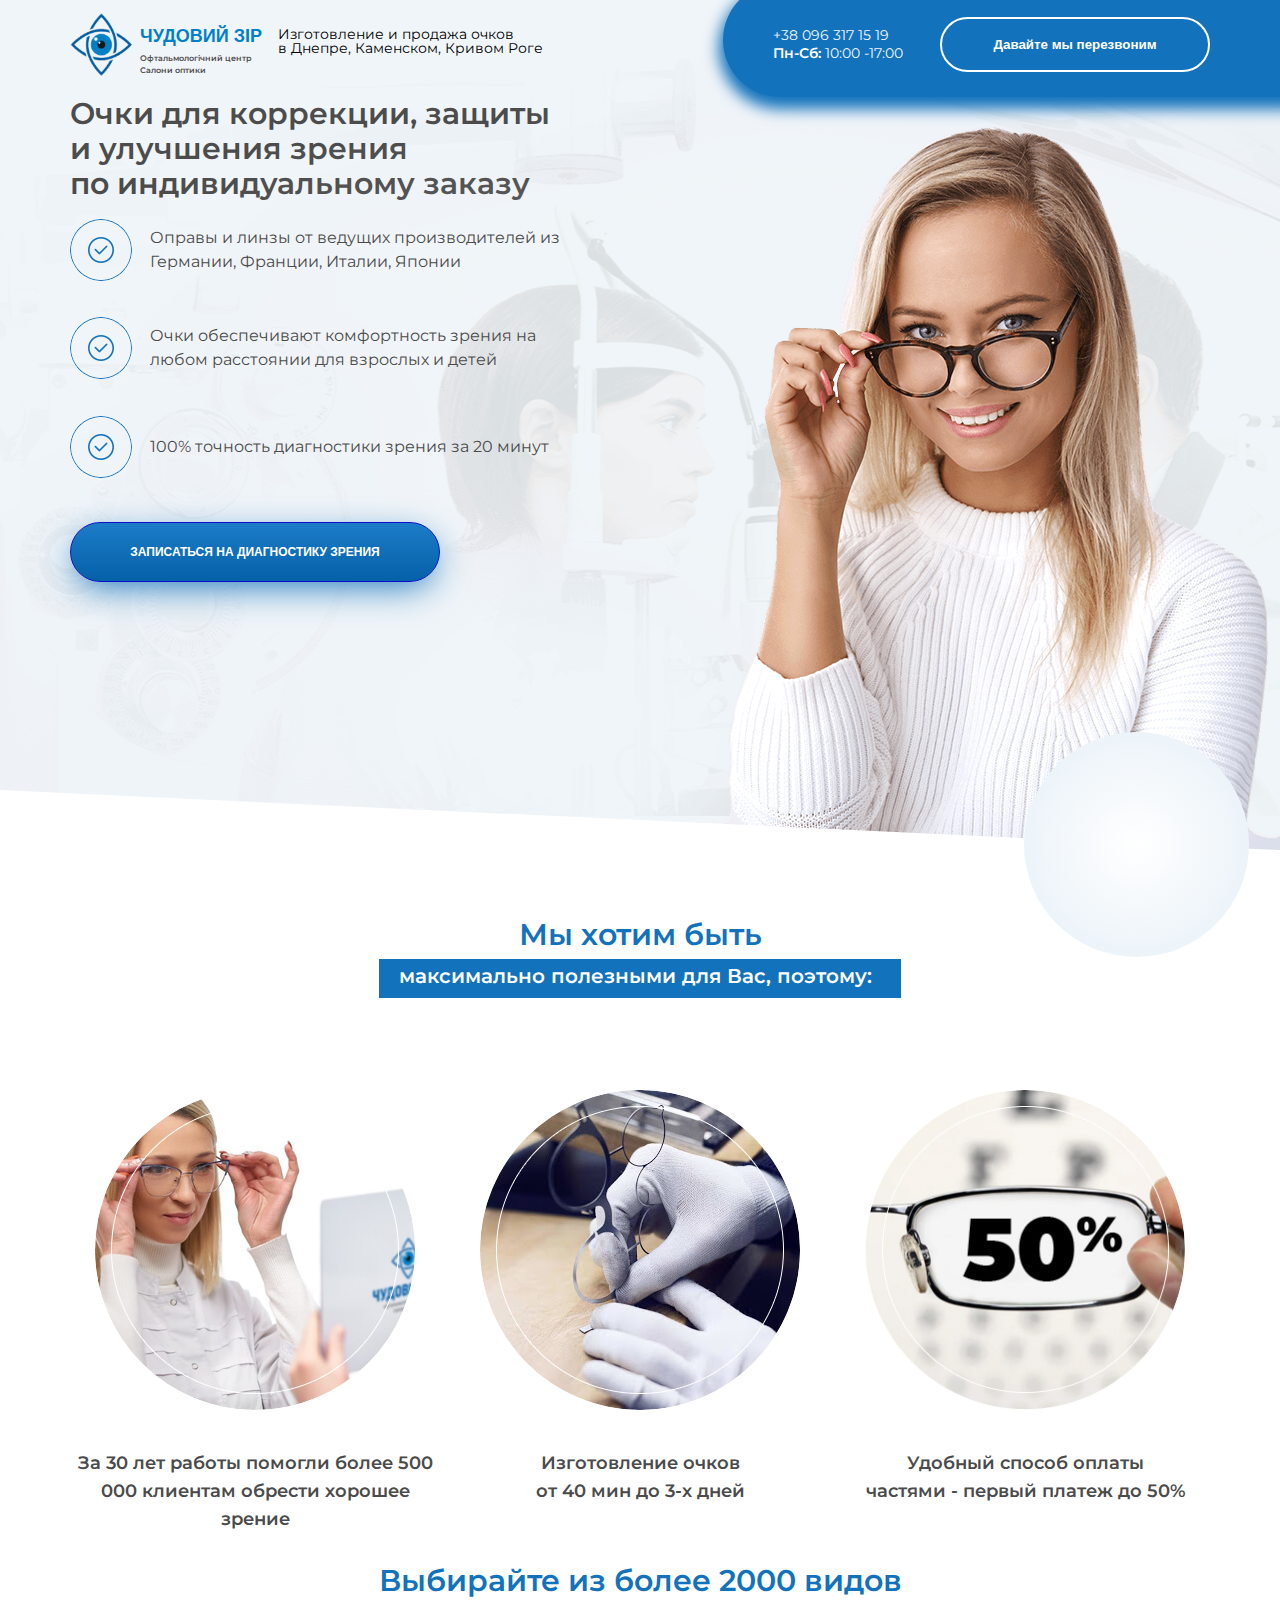
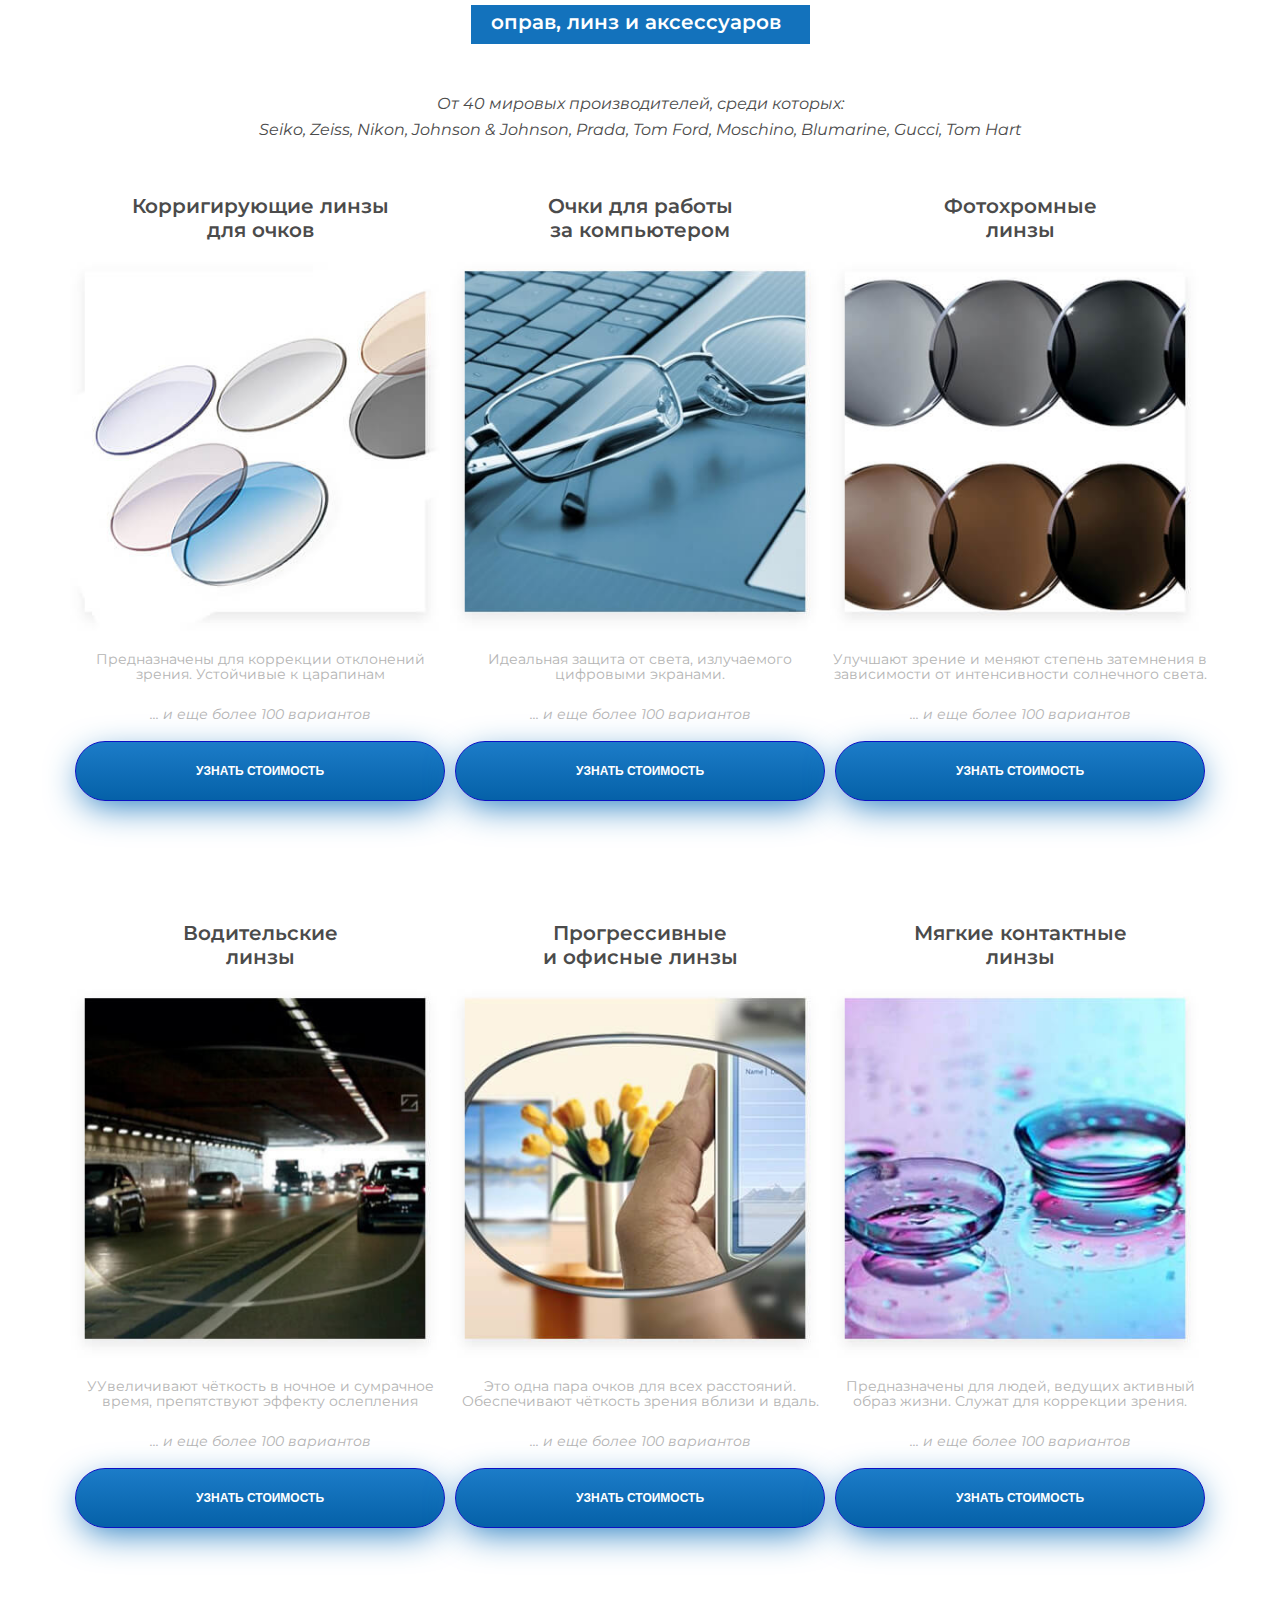
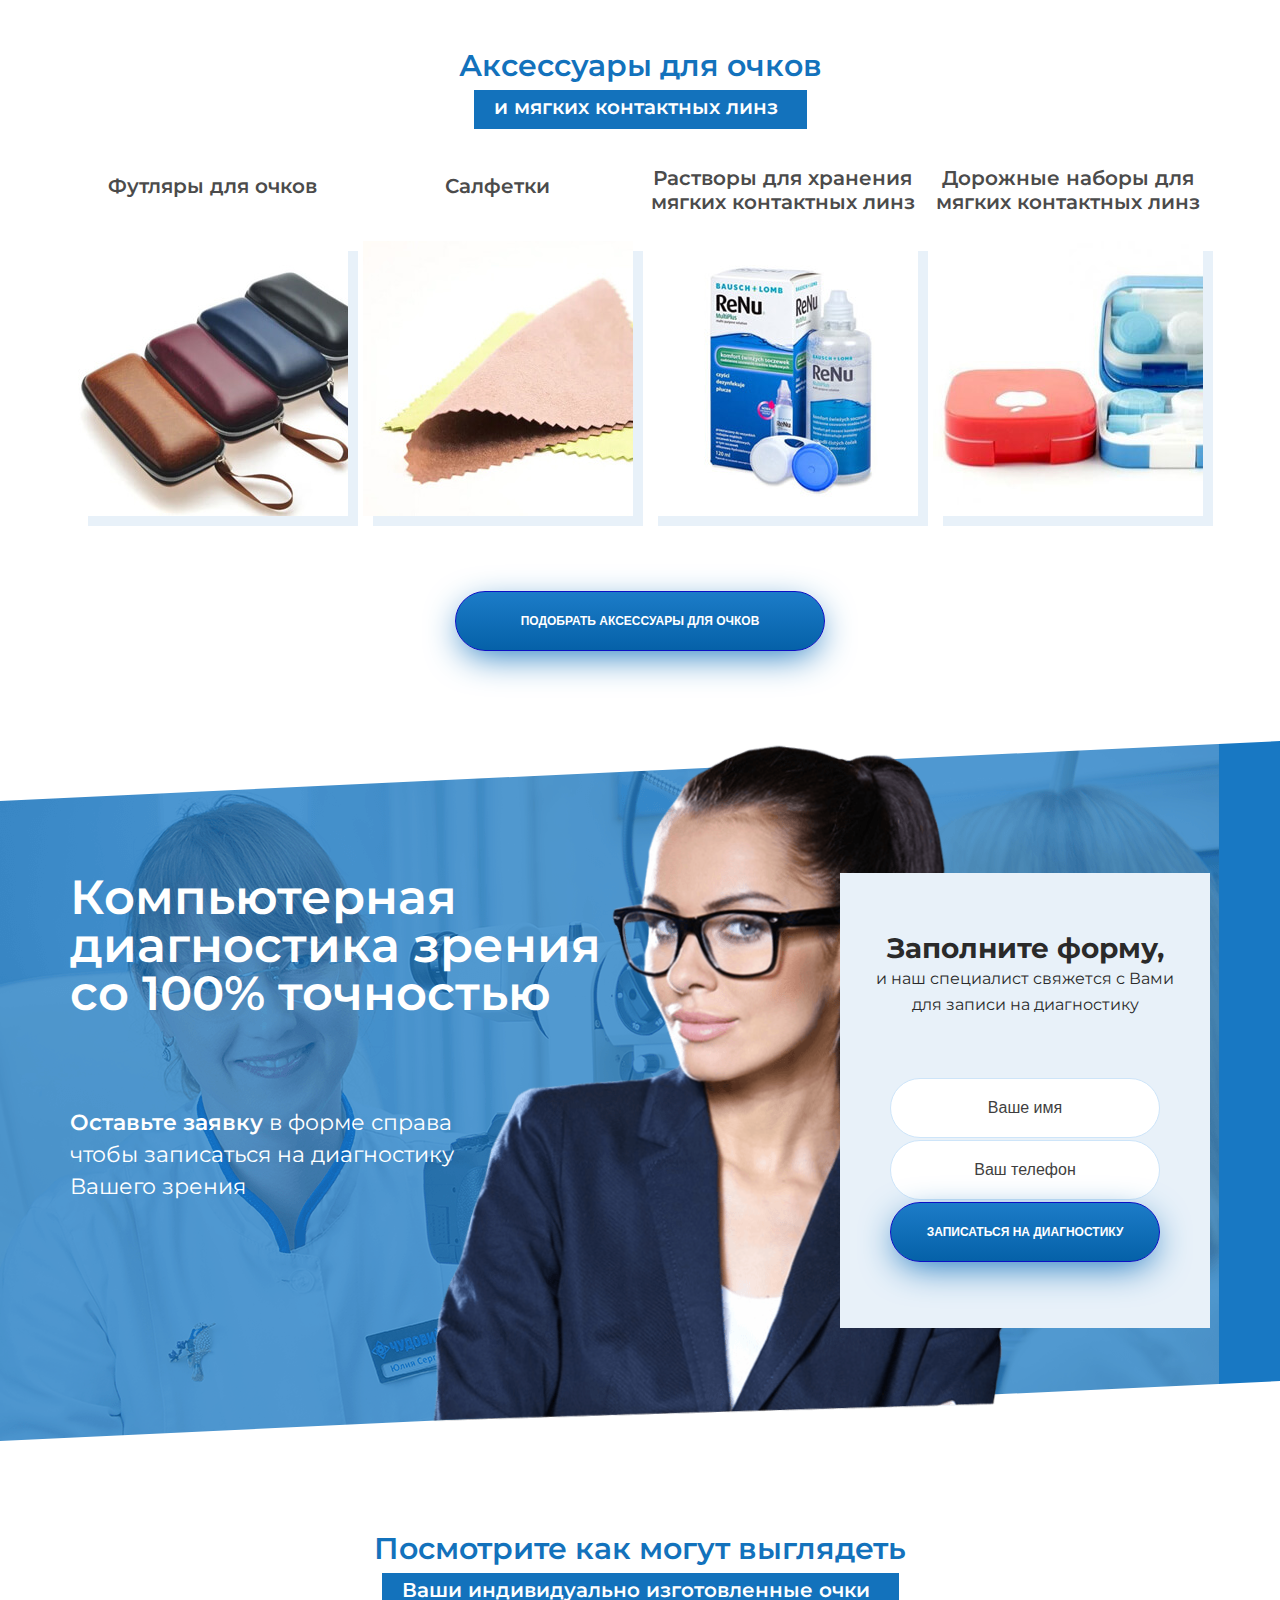
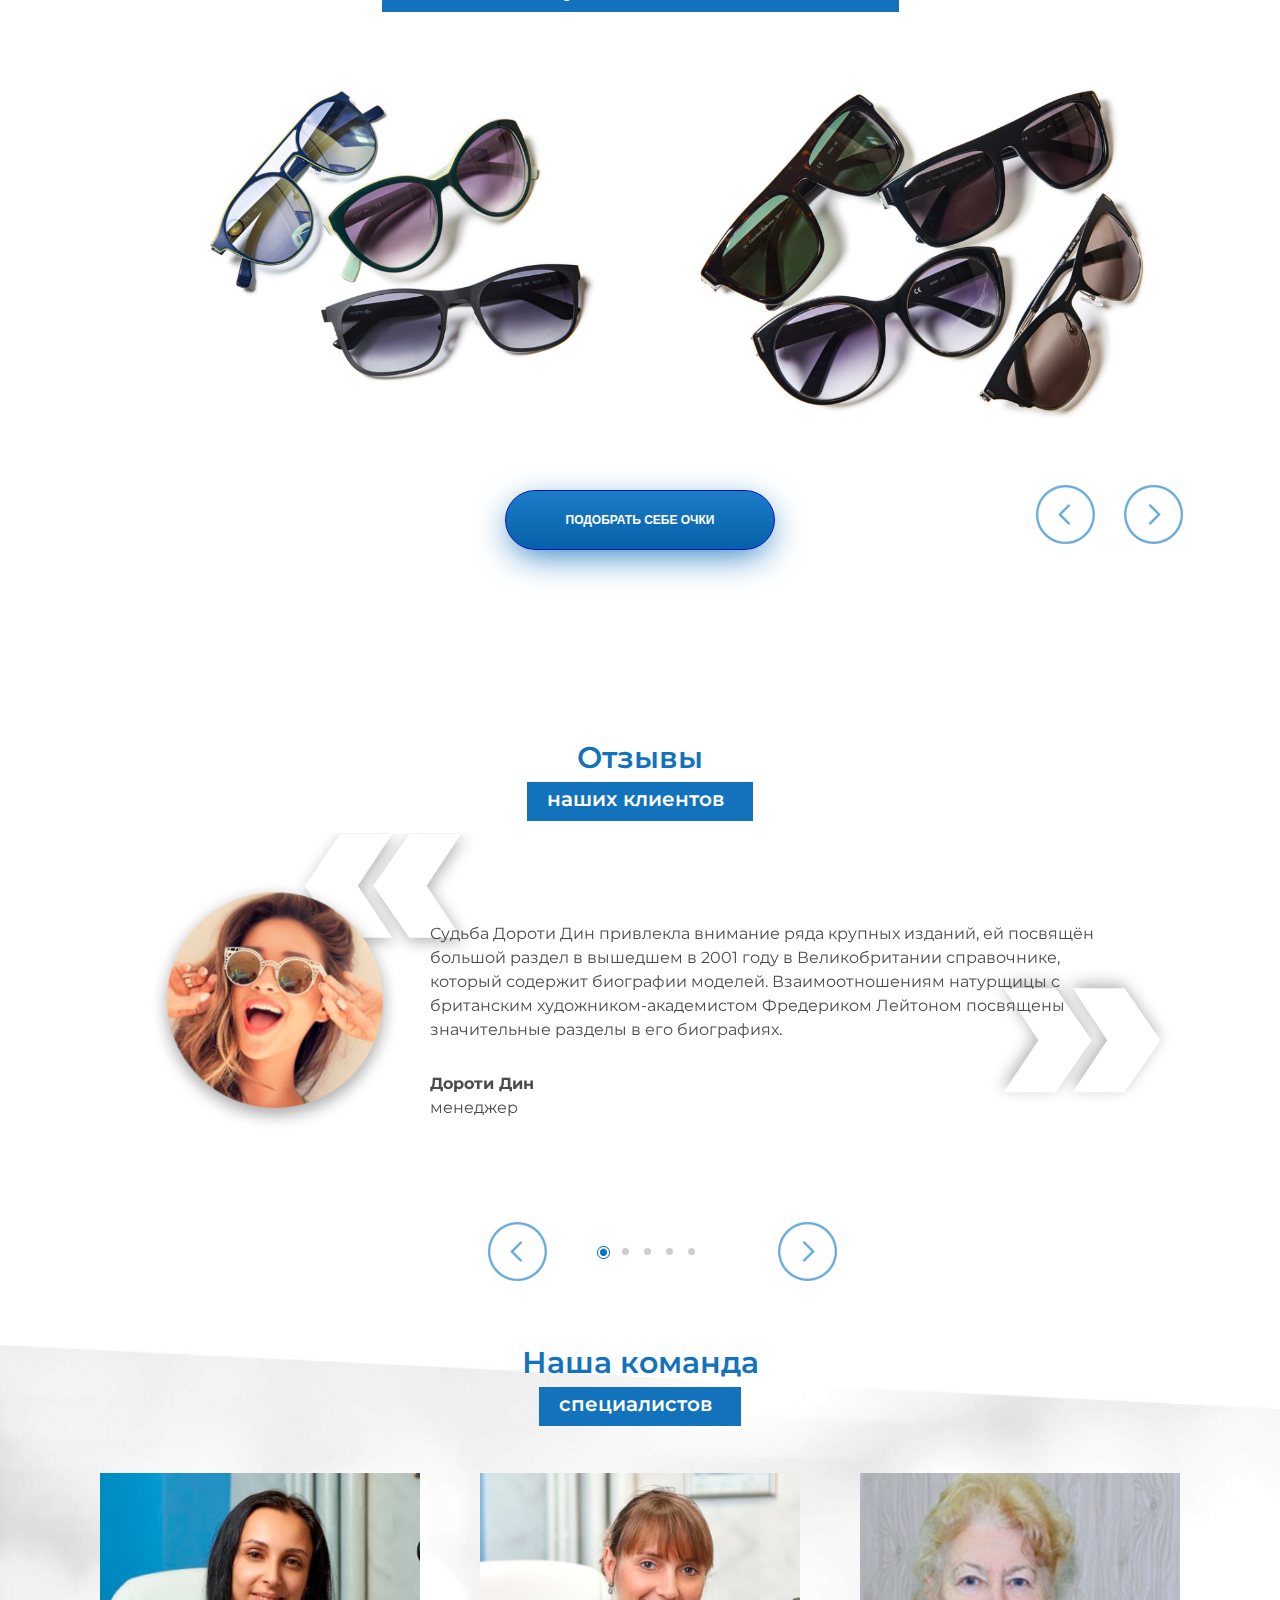
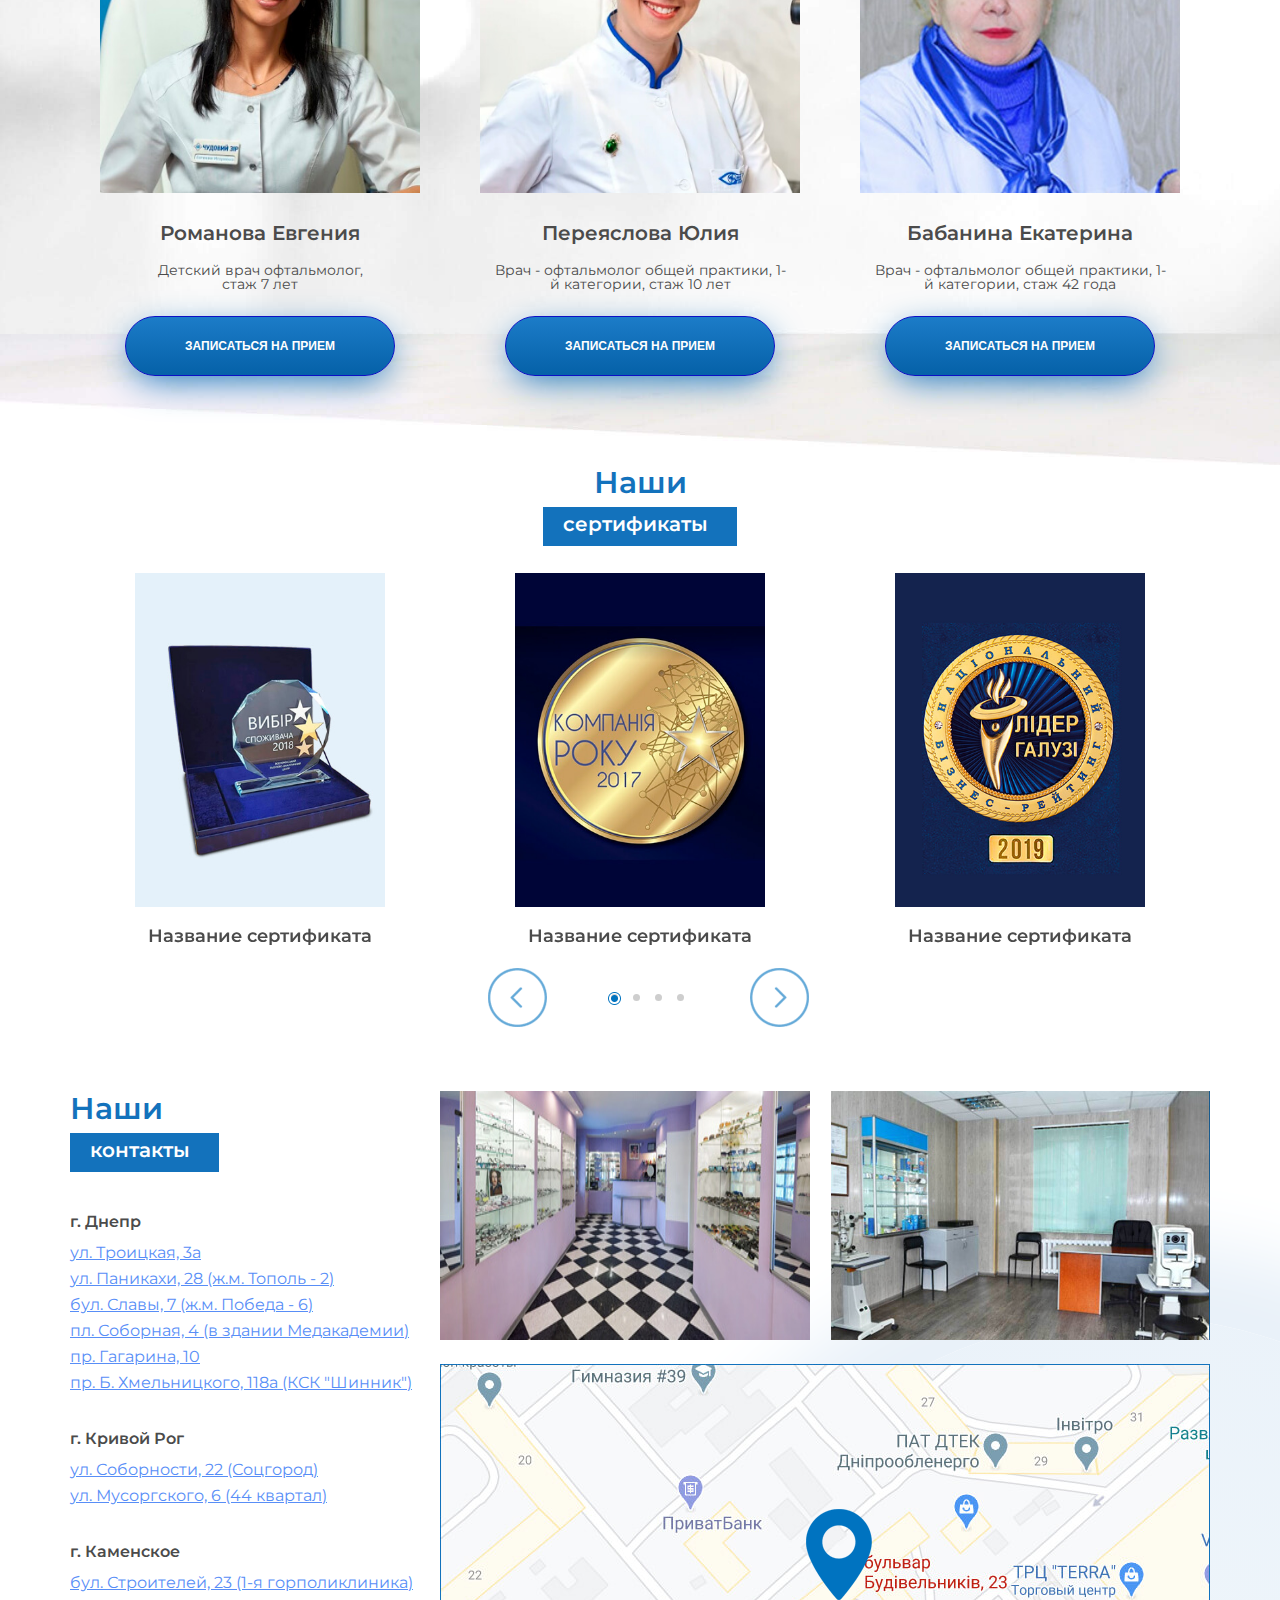
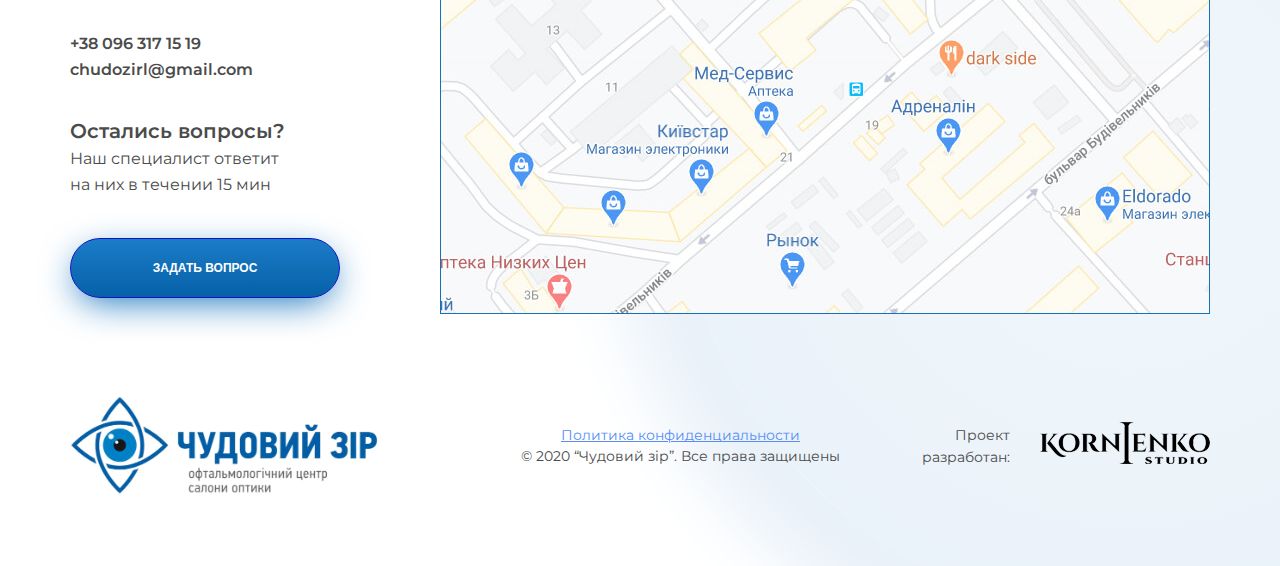
==== index.html @ eb0ae396 "slider fix" ====
<!DOCTYPE html>
<html lang="ru">
<head>
    <meta charset="UTF-8">
    <meta name="viewport" content="width=device-width, initial-scale=1.0">
    <meta http-equiv="X-UA-Compatible" content="ie=edge">
    <title>Document</title>
    <link href="https://fonts.googleapis.com/css2?family=Montserrat:ital,wght@0,400;0,600;0,900;1,400;1,700&display=swap" rel="stylesheet">
    <link rel="shortcut icon" href="./images/16.png" type="image/png">
    <link rel="stylesheet" href="css/reset.css">
	<link rel="stylesheet" href="css/slick.css">
    <link rel="stylesheet" href="css/style.min.css">
</head>
<body>
	 <div class="overlay js-overlay-action">
            <div class="popup js-popup-action">
                <form class="popup-form" action="#">
                    <div class="popup-slider">
                        <div class="popup__item">
                            <button class="btn-all popup-btn--callback" id="callback1">Давайте мы перезвоним</button>
                            <button class="btn-all popup-btn btn--diagnostic" id="callback2">Записаться на диагностику зрения</button>
                            <button class="btn-all popup-btn" id="callback3">Записаться на диагностику</button>
                        </div>
                        <div class="popup__item">
                            <button class="btn-all popup-btn--callback" id="callback1">Давайте мы перезвоним</button>
                            <button class="btn-all popup-btn btn--diagnostic" id="callback2">Записаться на диагностику зрения</button>
                            <button class="btn-all popup-btn" id="callback3">Записаться на диагностику</button>
                        </div>
                        <div class="popup__item">
                            <button class="btn-all popup-btn--callback" id="callback1">Давайте мы перезвоним</button>
                            <button class="btn-all popup-btn btn--diagnostic" id="callback2">Записаться на диагностику зрения</button>
                            <button class="btn-all popup-btn" id="callback3">Записаться на диагностику</button>
                        </div>
                        <div class="popup__item">
                            <button class="btn-all popup-btn--callback" id="callback1">Давайте мы перезвоним</button>
                            <button class="btn-all popup-btn btn--diagnostic" id="callback2">Записаться на диагностику зрения</button>
                            <button class="btn-all popup-btn" id="callback3">Записаться на диагностику</button>
                        </div>
                        <div class="popup__item">
                            <button class="btn-all popup-btn--callback" id="callback1">Давайте мы перезвоним</button>
                            <button class="btn-all popup-btn btn--diagnostic" id="callback2">Записаться на диагностику зрения</button>
                            <button class="btn-all popup-btn" id="callback3">Записаться на диагностику</button>
                        </div>
                    </div>
                </form>
                <div class="close-popup js-close-popup"></div>
            </div>
        </div>
    <div class="wrapper">
        <!-- HEADER -->
        <header class="header">
            <div class="container">
                <img class="header-img header-img--1" src="images/header-img-4.png" alt="header-img">
                <img class="header-img header-img--2" src="images/header-img-2.jpg" alt="header-img">
                <img class="header-img header-img--3" src="images/header-img-3.png" alt="header-img">
                <img class="header-img--mob header-img--3mob" src="images/header-img-3-mob.png" alt="header-img">
                <img class="header-img header-img--4" src="images/header-img-55.png" alt="images/header-img-55.png">
                <img class="header-img--mob header-img--4mob" src="images/header-img-55-mob.png" alt="images/header-img-55.png">
            	   <div class="header__descr">
                        <div class="header-logo">
                            <div class="logo">
                            	<div class="logo-link">
                            		<a href="#"><img src="images/chudovyi-zir-logo1-.png" alt="logo"></a>
                            	</div>
                                <div class="logo-text">
                            	<div class="logo-title">Чудовий зір</div>
                            	<div class="logo-subtitle">Офтальмологічний центр<br>
                            		Салони оптики
                            	</div>
                            </div>
                            </div>

                            <div class="logo-descr">Изготовление и продажа очков<br> в Днепре, Каменском, Кривом Роге</div>
            	        </div>
                        <div class="menu-btn">
                            <div class="menu-btn__inner">
                                <div class="menu-btn__line"></div>
                                <div class="menu-btn__line"></div>
                                <div class="menu-btn__line"></div>
                            </div>
                        </div>
                        <div class="header-contacts">
                            <div class="phone">
                                <a href="tel:+380963171519">+38 096 317 15 19</a><br>
                                <span>Пн-Сб: </span>10:00 -17:00
                            </div> 
                            <button class="js-callback header-btn">Давайте мы перезвоним</button>
                        </div>
                    </div>
                    <div class="header__content">
                        <h1 class="content-title">Очки для коррекции, защиты<br> и улучшения зрения<br> по индивидуальному заказу</h1>
                        <ul class="verification-list">
                            <li class="verification-item">Оправы и линзы от ведущих производителей из Германии, Франции, Италии, Японии</li>
                            <li class="verification-item">Очки обеспечивают комфортность зрения на любом расстоянии для взрослых и детей</li>
                            <li class="verification-item">100% точность диагностики зрения за 20 минут</li>
                        </ul>
                        <button class="js-callback btn btn-verification">Записаться на диагностику зрения</button>
                    </div>
                </div>
        </header> 
        <!-- ADVANTAGES -->
         <section class="advantages">
            <div class="container">
                <div class="ball-mini"></div>
                <div class="ball-small"></div>
                <h3 class="title advantages-title">Мы хотим быть<br> 
                    <span class="subtitle advantages-subtitle">максимально полезными для Вас, поэтому:</span>
                </h3>
                <div class="advantages__items">
                    <div class="advantages-item">
                        <img src="images/advantages-1.jpg" alt="advantages-1.jpg">
                        <div class="advantages-descr">За 30 лет работы помогли более 500 000 клиентам обрести хорошее зрение</div>
                    </div>
                    <div class="advantages-item">
                        <img src="images/advantages-2.jpg" alt="advantages-2.jpg">
                        <div class="advantages-descr">Изготовление очков<br> от 40 мин до 3-х дней</div>
                    </div>
                    <div class="advantages-item">
                        <img src="images/advantages-3.jpg" alt="advantages-3.jpg">
                        <div class="advantages-descr">Удобный способ оплаты <br>частями - первый платеж до 50%</div>
                    </div>
                </div>
            </div>
        </section>
        <!-- GLASSES -->
        <section class="glasses">
            <div class="container">
                <div class="ball-medium"></div>
                <img class="glasses-img" src="images/spectacles-1.jpg" alt="spectacles-1.jpg">
                <h3 class="title glasses-title">Выбирайте из более 2000 видов<br>
                    <span class="subtitle glasses-subtitle">оправ, линз и аксессуаров</span></h3>
                <p class="title-descr">От 40 мировых производителей, среди которых:<br> Seiko, Zeiss, Nikon, Johnson & Johnson, Prada, Tom Ford, Moschino, Blumarine, Gucci, Tom Hart</p>
                <div class="glasses-row">
                    <div class="circle circle--1"></div>
                    <div class="circle circle--2"></div>
                    <div class="circle circle--3"></div>
                    <div class="glasses__item">
                        <h4 class="glasses__item-title">Корригирующие линзы<br> для очков</h4>
                        <div class="glasses__item-img">
                            <img src="images/accessories-1.jpg" alt="accessories.jpg">
                        </div>
                        <div class="glasses-descr">Предназначены для коррекции отклонений зрения. Устойчивые к царапинам</div>
                        <p class="descr--mod">... и еще более 100 вариантов</p>
                        <button class="js-getCoastBtn btn glasses-btn">Узнать стоимость</button>
                    </div>
                    <div class="glasses__item">
                        <h4 class="glasses__item-title">Очки для работы<br> за компьютером</h4>
                        <div class="glasses__item-img">
                            <img src="images/accessories-2.jpg" alt="accessories.jpg">
                        </div>
                        <div class="glasses-descr">Идеальная защита от света, излучаемого цифровыми экранами.</div>
                        <p class="descr--mod">... и еще более 100 вариантов</p>
                        <button class="js-getCoastBtn btn glasses-btn">Узнать стоимость</button>
                    </div>
                    <div class="glasses__item">
                        <h4 class="glasses__item-title">Фотохромные<br> линзы</h4>
                        <div class="glasses__item-img">
                            <img src="images/accessories-3.jpg" alt="accessories.jpg">
                        </div>
                        <div class="glasses-descr">Улучшают зрение и меняют степень затемнения в зависимости от интенсивности солнечного света.</div>
                        <p class="descr--mod">... и еще более 100 вариантов</p>
                        <button class="js-getCoastBtn btn glasses-btn">Узнать стоимость</button>
                    </div>
                    </div>
                    <div class="glasses-row">
                    <div class="circle circle--1"></div>
                    <div class="circle circle--2"></div>
                    <div class="circle circle--3"></div>
                    <div class="glasses__item">
                        <h4 class="glasses__item-title">Водительские<br> линзы</h4>
                        <div class="glasses__item-img">
                            <img src="images/accessories-4.jpg" alt="accessories.jpg">
                        </div>
                        <div class="glasses-descr">УУвеличивают чёткость в ночное и сумрачное время, препятствуют эффекту ослепления</div>
                        <p class="descr--mod">... и еще более 100 вариантов</p>
                        <button class="js-getCoastBtn btn glasses-btn">Узнать стоимость</button>
                    </div>
                    <div class="glasses__item">
                        <h4 class="glasses__item-title">Прогрессивные<br> и офисные линзы</h4>
                        <div class="glasses__item-img">
                            <img src="images/accessories-5.jpg" alt="accessories.jpg">
                        </div>
                        <div class="glasses-descr">Это одна пара очков для всех расстояний. Обеспечивают чёткость зрения вблизи и вдаль.</div>
                        <p class="descr--mod">... и еще более 100 вариантов</p>
                        <button class="js-getCoastBtn btn glasses-btn">Узнать стоимость</button>
                    </div>
                    <div class="glasses__item">
                        <h4 class="glasses__item-title">Мягкие контактные<br> линзы</h4>
                        <div class="glasses__item-img">
                            <img src="images/accessories-6.jpg" alt="accessories.jpg">
                        </div>

                        <div class="glasses-descr">Предназначены для людей, ведущих активный образ жизни. Служат для коррекции зрения.</div>
                        <p class="descr--mod">... и еще более 100 вариантов</p>
                        <button class="js-getCoastBtn btn glasses-btn">Узнать стоимость</button>
                    </div>
                </div>
            </div>
        </section>
        <!-- AXESSORIES -->
        <section class="axessories">
            <div class="container">
                <img class="axessories-img" src="images/spectacles-2.jpg" alt="spectacles-2.jpg">
                <h3 class="title axessories-title">Аксессуары для очков<br>
                    <span class="subtitle">и мягких контактных линз</span></h3>
                <div class="axessories__items">
                    <div class="axessories-item">
                        <p class="axessories-item--title">
                            Футляры для очков
                        </p>
                        <img src="images/accessories-7.jpg" alt="" class="axessories-item--img">
                    </div>
                    <div class="axessories-item">
                        <p class="axessories-item--title">
                            Салфетки
                        </p>
                        <img src="images/accessories-8.jpg" alt="" class="axessories-item--img">
                    </div>
                    <div class="axessories-item">
                        <p class="axessories-item--title">
                            Растворы для хранения мягких контактных линз
                        </p>
                        <img src="images/accessories-9.jpg" alt="" class="axessories-item--img">
                    </div>
                    <div class="axessories-item">
                        <p class="axessories-item--title">
                            Дорожные наборы для мягких контактных линз
                        </p>
                        <img src="images/accessories-10.jpg" alt="" class="axessories-item--img">
                    </div>
                </div>
                <button class="js-getAxessories btn axessories-btn">Подобрать аксессуары для очков</button>
            </div>
        </section>
        <!-- DIAGNOSTIK -->
        <section class="diagnostik">
            <div class="ball-mini diagnostik-ball"></div>
            <div class="text--decor">100%</div>
            <div class="diagnostik__img-container">
                <img class="diagnostik--img" src="images/woomen.png" alt="images/woomen.png">
                <div class="diagnostic-bg--wrapper">
                    <img class="diagnostic-bg" src="images/diagnostik.png" alt="images/diagnostik.png">
                </div>
            </div>
            <div class="container diagnostik-container">
                <div class="diagnostik__descr">
                    <div class="diagnostik-title">Компьютерная диагностика зрения со 100% точностью</div>
                    <div class="diagnostik-descr"><span>Оставьте заявку</span> в форме справа чтобы записаться на диагностику Вашего зрения</div>
                </div>
                <form class="form diagnostik-form">
                    <div class="form-title"><span> Заполните форму,<br></span> и наш специалист свяжется с Вами для записи на диагностику</div>
                    <input class="form-input" type="text" placeholder="Ваше имя">
                    <input class="form-input" type="text" placeholder="Ваш телефон">
                    <button class="js-callback btn form-btn">Записаться на диагностику</button>
                </form>
            </div>
        </section>
        <!-- GLASSES-SLIDERS -->
        <section class="glasses-sliders">
            <div class="container">
                <h3 class="title slider-title">Посмотрите как могут выглядеть<br><span class="subtitle">Ваши индивидуально изготовленные очки</span></h3>
                <div class="glasses-slider__container">
                    <div class="glasses-slider">
                        <div class="glasses-slider__item">
                            <img class="glasses-slider-img" src="images/slide-glass-1.png" alt="slide-glass">
                        </div>
                        <div class="glasses-slider__item">
                            <img class="glasses-slider-img" src="images/slide-glass-2.png" alt="slide-glass">
                        </div>
                        <div class="glasses-slider__item">
                            <img class="glasses-slider-img" src="images/slide-glass-3.png" alt="slide-glass">
                        </div>
                        <div class="glasses-slider__item">
                            <img class="glasses-slider-img" src="images/slide-glass-4.png" alt="slide-glass">
                        </div>
                        <div class="glasses-slider__item">
                            <img class="glasses-slider-img" src="images/slide-glass-5.png" alt="slide-glass">
                        </div>
                        <div class="glasses-slider__item">
                            <img class="glasses-slider-img" src="images/slide-glass-6.png" alt="slide-glass">
                        </div>
                        <div class="glasses-slider__item">
                            <img class="glasses-slider-img" src="images/slide-glass-7.png" alt="slide-glass">
                        </div>
                        <div class="glasses-slider__item">
                            <img class="glasses-slider-img" src="images/slide-glass-10.png" alt="slide-glass">
                        </div>
                        <div class="glasses-slider__item">
                            <img class="glasses-slider-img" src="images/slide-glass-9.png" alt="slide-glass">
                        </div>
                        <div class="glasses-slider__item">
                            <img class="glasses-slider-img" src="images/slide-glass-8.png" alt="slide-glass">
                        </div>
                    </div>  
                </div>
                <button class="js-getSpectacles btn slider-glasses-btn">Подобрать себе очки</button>
            </div>
        </section>
        <!-- REVIEW -->
        <section class="review">
            <div class="container">
                <div class="ball-mini ball--review"></div>
                <img src="images/spectacles-3.jpg" alt="images/spectacles-3.jpg" class="review-img">
                <h3 class="title review-title">Отзывы<br><span class="subtitle review-subtitle">наших клиентов</span></h3>
                <div class="review__slider">
                    <div class="review__slider-item">
                        <div class="slider-item__info">
                            <span class="quotes left--quotes">«</span>
                            <span class="quotes right--quotes">«</span>
                            <div class="slider-item__photo">
                                <img src="images/review.png" alt="">
                            </div>
                            <div class="slider-item__info-text">
                                <p>Судьба Дороти Дин привлекла внимание ряда крупных изданий, ей посвящён большой раздел в вышедшем в 2001 году в Великобритании справочнике, который содержит биографии моделей. Взаимоотношениям натурщицы с британским художником-академистом Фредериком Лейтоном посвящены значительные разделы в его биографиях.</p>
                                <span>Дороти Дин</span><br>
                                менеджер
                            </div>
                        </div>
                    </div>
                    <div class="review__slider-item">
                        <div class="slider-item__info">
                            <span class="quotes left--quotes">«</span>
                            <span class="quotes right--quotes">«</span>
                            <div class="slider-item__photo">
                                <img src="images/review.png" alt="">
                            </div>
                            <div class="slider-item__info-text">
                                <p>Судьба Дороти Дин привлекла внимание ряда крупных изданий, ей посвящён большой раздел в вышедшем в 2001 году в Великобритании справочнике, который содержит биографии моделей. Взаимоотношениям натурщицы с британским художником-академистом Фредериком Лейтоном посвящены значительные разделы в его биографиях.</p>
                                <span>Дороти Дин</span><br>
                                менеджер
                            </div>
                        </div>
                    </div>
                    <div class="review__slider-item">
                        <div class="slider-item__info">
                            <span class="quotes left--quotes">«</span>
                            <span class="quotes right--quotes">«</span>
                            <div class="slider-item__photo">
                                <img src="images/review.png" alt="">
                            </div>
                            <div class="slider-item__info-text">
                                <p>Судьба Дороти Дин привлекла внимание ряда крупных изданий, ей посвящён большой раздел в вышедшем в 2001 году в Великобритании справочнике, который содержит биографии моделей. Взаимоотношениям натурщицы с британским художником-академистом Фредериком Лейтоном посвящены значительные разделы в его биографиях.</p>
                                <span>Дороти Дин</span><br>
                                менеджер
                            </div>
                        </div>
                    </div>
                    <div class="review__slider-item">
                        <div class="slider-item__info">
                            <span class="quotes left--quotes">«</span>
                            <span class="quotes right--quotes">«</span>
                            <div class="slider-item__photo">
                                <img src="images/review.png" alt="">
                            </div>
                            <div class="slider-item__info-text">
                                <p>Судьба Дороти Дин привлекла внимание ряда крупных изданий, ей посвящён большой раздел в вышедшем в 2001 году в Великобритании справочнике, который содержит биографии моделей. Взаимоотношениям натурщицы с британским художником-академистом Фредериком Лейтоном посвящены значительные разделы в его биографиях.</p>
                                <span>Дороти Дин</span><br>
                                менеджер
                            </div>
                        </div>
                    </div>
                    <div class="review__slider-item">
                        <div class="slider-item__info">
                            <span class="quotes left--quotes">«</span>
                            <span class="quotes right--quotes">«</span>
                            <div class="slider-item__photo">
                                <img src="images/review.png" alt="">
                            </div>
                            <div class="slider-item__info-text">
                                <p>Судьба Дороти Дин привлекла внимание ряда крупных изданий, ей посвящён большой раздел в вышедшем в 2001 году в Великобритании справочнике, который содержит биографии моделей. Взаимоотношениям натурщицы с британским художником-академистом Фредериком Лейтоном посвящены значительные разделы в его биографиях.</p>
                                <span>Дороти Дин</span><br>
                                менеджер
                            </div>
                        </div>
                    </div>
                </div>
            </div>
        </section>
        <!-- TEAM -->
        <section class="team">
            <div class="container">
                <div class="ball-medium team--ball"></div>
                        <h3 class="title team-title">Наша команда<br><span class="subtitle team-subtitle">специалистов</span></h3>
                    <div class="team__info">
                        <div class="team__info-item">
                            <div class="team__info-photo">
                                <img src="images/team-1.jpg" alt="images/team-1.jpg">
                            </div>
                            <div class="team__info-text"><span>Романова Евгения</span><p> Детский врач офтальмолог,<br> стаж 7 лет</p></div>
                            <button class="js-appointment btn team-btn">Записаться на прием</button>
                        </div>
                        <div class="team__info-item">
                            <div class="team__info-photo">
                                <img src="images/team-2.jpg" alt="images/team-2.jpg">
                            </div>
                            <div class="team__info-text"><span>Переяслова Юлия</span><p> Врач - офтальмолог общей практики, 1-й категории, стаж 10 лет</p></div>
                            <button class="js-appointment btn team-btn">Записаться на прием</button>
                        </div>
                        <div class="team__info-item">
                            <div class="team__info-photo">
                                <img src="images/team-3.jpg" alt="images/team-3.jpg">
                            </div>
                            <div class="team__info-text"><span>Бабанина Екатерина</span><p> Врач - офтальмолог общей практики, 1-й категории, стаж 42 года</p></div>
                            <button class="js-appointment btn team-btn">Записаться на прием</button>
                        </div>
                    </div>
                </div>
        </section>
        <!-- SERTIFIKATES -->
        <section class="sertificates">
            <div class="container">
                <img src="images/spectacles-4.jpg" alt="images/spectacles-4.jpg" class="sertificates-img">
                <h3 class="title sertificates-title">Наши<br><span class="subtitle sertificates-subtitle">сертификаты</span></h3>
                <div class="sertificates__slider">
                    <div class="sertificates__slider-item">
                        <div class="sertificates__slider-img">
                            <img src="images/sertificate-slide-1.jpg" alt="sertificate-slide-1.jpg">
                        </div>
                        <div class="sertificates__slider-text">Название сертификата</div>
                    </div>
                    <div class="sertificates__slider-item">
                        <div class="sertificates__slider-img">
                            <img src="images/sertificate-slide-2.jpg" alt="sertificate-slide-1.jpg">
                        </div>
                        <div class="sertificates__slider-text">Название сертификата</div>
                    </div>
                    <div class="sertificates__slider-item">
                        <div class="sertificates__slider-img">
                            <img src="images/sertificate-slide-3.jpg" alt="sertificate-slide-1.jpg">
                        </div>
                        <div class="sertificates__slider-text">Название сертификата</div>
                    </div>
                    <div class="sertificates__slider-item">
                        <div class="sertificates__slider-img">
                            <img src="images/sertificate-slide-3.jpg" alt="sertificate-slide-1.jpg">
                        </div>
                        <div class="sertificates__slider-text">Название сертификата</div>
                    </div>
                </div>
            </div>
        </section>
        <!-- CONTACTS -->
        <section class="contacts">
            <div class="container contacts-container">
                <div class="contacts__info">
                    <h3 class="title contacts-title">Наши<br><span class="subtitle contacts-subtitle">контакты</span></h3>
                    <div class="adress-title">г. Днепр</div>
                    <ul class="adress-items">
                        <li class="adress-link"><a href="#">ул. Троицкая, 3а</a></li>
                        <li class="adress-link"><a href="#">ул. Паникахи, 28 (ж.м. Тополь - 2)</a></li>
                        <li class="adress-link"><a href="#">бул. Славы, 7 (ж.м. Победа - 6)</a></li>
                        <li class="adress-link"><a href="#">пл. Соборная, 4 (в здании Медакадемии)</a></li>
                        <li class="adress-link"><a href="#">пр. Гагарина, 10</a></li>
                        <li class="adress-link"><a href="#">пр. Б. Хмельницкого, 118а (КСК "Шинник")</a></li>
                    </ul>
                    <div class="adress-title">г. Кривой Рог</div>
                    <ul class="adress-items">
                        <li class="adress-link"><a href="#">ул. Соборности, 22 (Соцгород)</a></li>
                        <li class="adress-link"><a href="#">ул. Мусоргского, 6 (44 квартал)</a></li>
                    </ul>
                    <div class="adress-title">г. Каменское</div>
                    <ul class="adress-items">
                        <li class="adress-link"><a href="#">бул. Строителей, 23 (1-я горполиклиника)</a></li>
                    </ul>
                    <ul class="contacts-req">
                        <li class="contacts-req--link"><a href="tel:+380963171519">+38 096 317 15 19</a></li>
                        <li class="contacts-req--link"><a href="mailto:chudozirl@gmail.com">chudozirl@gmail.com</a></li>
                    </ul>
                    <div class="callback">
                        <p class="callback-text"><span>Остались вопросы?</span><br> Наш специалист ответит<br> на них в течении 15 мин</p>
                        <button class="js-question btn contacts-btn">
                            Задать вопрос
                        </button>
                    </div>
                </div>
                <div class="contacts__map">
                    <div class="map-photos">
                        <img src="images/contacts-1.jpg" alt="images/contacts-1.jpg">
                        <img src="images/contacts-2.jpg" alt="images/contacts-2.jpg">
                    </div>
                    <div class="map-img">
                        <img class="map-img--mod" src="images/map.jpg" alt="images/map.jpg">
                        <img class="marker" src="images/location.png" alt="images/location.png">
                    </div>
                </div>
            </div>
        </section>
        <!-- FOOTER -->
        <footer class="footer">
            <div class="container footer-container">
                <div class="footer-item">
                    <a href="#"><img src="images/logo.png" alt="logo"></a>
                </div>
                <div class="footer-item footer-item--copy">
                    <a href="#">Политика конфиденциальности</a>
                    <p class="footer-copy">© 2020 “Чудовий зiр”. Все права защищены</p>
                </div>
                <div class="footer-item footer-item--dev">
                    <div>Проект<br> разработан:</div>
                    <a href="#"><img class="footer__logo-img" src="images/footer-logo.png" alt=""></a>
                </div>
            </div> 
        </footer>
    </div> 
    <script src="js/jquery351.js"></script>
    <script src="js/slick.min.js"></script>
    <script src="js/main.js"></script>
</body>
</html>
---- css/style.min.css ----
/*GLOBAL*/
html{
    box-sizing: border-box;
}
*,
*::after,
*::before{
    box-sizing: inherit;
}
body{
    font-family: 'Montserrat', sans-serif;
    font-size: 14px;
}

a{
	text-decoration: none;
}
ul,
li{
    margin: 0;
    padding: 0;
    list-style: none;
}
button{
	cursor: pointer;
}
button:active, button:focus {
  outline: none;
}
button::-moz-focus-inner {
  border: 0;
}
/*POPUP FORM*/
.lock{
	overflow: hidden;
}
.overlay{
	position: fixed;
	width: 100%;
	height: 100%;
	top: 0;
	left: 0;
	display: none;
	z-index: 10;
}
.popup{
	width: 440px;
    height: 370px;
	background-color: #fff;
	position: absolute;
	top: 50%;
	left: 50%;
	transform: translate(-50%, -50%);
}
.close-popup{
	width: 40px;
	height: 40px;
	cursor: pointer;
	position: absolute;
	right: 4px;
	top: 40px;
	z-index: 20;

}
.close-popup:before{
	content: '';
	background-color: #000;
	position: absolute;
	height: 1px;
	width: 31px;
	top: 11px;
	left: -4px;
	transform: rotate(-45deg);
}
.close-popup:after{
	content: '';
	background-color: #000;
	position: absolute;
	height: 1px;
	width: 31px;
	top: 11px;
	left: -4px;
	transform: rotate(45deg);
}
.popup-form{
  width: 100%;
  position: relative;
  display: block;
}
.popup-slider{
  width: 440px;
  height: 100%;
}
.popup__item{
  width: 440px;
  height: 370px;
}


.btn-all{
  border-radius: 25px;
  font-weight: bold;
  height: 50px;
  cursor: pointer;
  margin-left: 35px;
  transition: all ease .3s;
}
.btn-all:hover{
  transform: scale(1.1);
}

.popup-btn--callback{
  margin-top: 35px;
  width: 270px;
  font-size: 14px;
  color: #99c9ee;
  background-color: #fff;
  border: 1px solid #99c9ee;
  
}
.popup-btn{
  width: 270px;
  font-size: 12px;
  text-transform: uppercase;
  color: #fff;
  background-color: #0a68b0;
  border: none;
  margin-top: 25px;
}
.btn--diagnostic{
  width: 370px;
}

.popup__dots{
  position: absolute;
    left: 50%;
    transform: translateX(-50%);
        display: flex;
        justify-content: center;
        margin-top: -95px;
    }

.popup__dots button {
    border: none;
    background: #cecece;
    border-radius: 50%;
    font-size: 0;
    height: 7px;
    width: 7px;
    margin-left: 15px;
    padding: 0;
}
.slick-active{
        position: relative;
    }
    .popup__dots .slick-active::after{
        background-image: url(../images/dot-active.png);
        background-repeat: no-repeat;

        background-position: center;
        content: "";
        width: 13px;
        height: 13px;
        position: absolute;
        top: 7px;
        left: 12px;

    }
    .popup-arrows{
    width: 55px;
    height: 55px;
  position: absolute;
  cursor: pointer;
  opacity: 0.6;
  transition: all ease .3s;
  z-index: 9;
}
.popup-arrows:hover{
  opacity: 1;
}
    .popup-arrows__left{
    left: 35px;
      bottom: 55px;
    }
    .popup-arrows__right{
    right: 35px;
      bottom: 55px;
    }

/*END POPUP FORM*/
.header-img--mob{
	display: none;
}
.header-img--4mob{
	display: none;
}
.menu-btn{
    width: 30px;
    height: 25px;
    display: none;
    justify-content: center;
    align-items: center;
    position: absolute;
    right: 25px;
    top: 40px;
    z-index: 22;
    cursor: pointer;
}
.menu-btn__inner{
        width:40px;
        position: relative;
    }
.menu-btn__inner:before{
    content: '';
	height: 114px;
	width: 100vw;
	background-color: #1372bc;
	position: absolute;
	bottom: -29px;
    left: -35px;
    z-index: -1;
    border-radius: 60px;
    -webkit-box-shadow: 0px 8px 15px 4px rgba(19,114,188,1);
	-moz-box-shadow: 0px 8px 15px 4px rgba(19,114,188,1);
	box-shadow: 0px 8px 15px 4px rgba(19,114,188,1);
}
.menu-btn__line{
        height: 4px;
        background-color: #fff;
        margin-bottom: 5px;
    }
.btn{
	font-size: 12px;
	font-weight: 600;
	text-transform: uppercase;
	color: #fff;
	background: linear-gradient(to top, #0561a8, #1c7cc8);
	width: 370px;
	height: 60px;
	border: 1px solid #0d10c5;
	border-radius: 30px;
	cursor: pointer;
	transition: all ease .3s;
	-webkit-box-shadow: 0px 10px 36px -7px rgba(19,114,188,1);
	-moz-box-shadow: 0px 10px 36px -7px rgba(19,114,188,1);
	box-shadow: 0px 10px 36px -7px rgba(19,114,188,1);
}
.btn:hover{
	background-color: #0e5f9e;
}
.wrapper{
	max-width: 1920px;
	position: relative;
	overflow: hidden;
	margin: 0 auto;
}
.title{
	text-align: center;
	font-size: 45px;
	font-weight: 600;
	color: #1372bc;
	line-height: 55px;
}
.container{
	max-width: 1170px;
	margin: 0 auto;
	padding-left: 15px;
	padding-right: 15px;
}
.subtitle{
	font-size: 30px;
	font-weight: 600;
	color: #fff;
	background-color: #1372bc;
	line-height: 48px;
    padding: 5px 29px 10px 20px;
}

/*HEADER*/

.header{
    min-height: 850px;
    width: 100%;
    position: relative;
    overflow: hidden;
    background-color: #f0f5f9;
}
.header:after{
	content: '';
    position: absolute;
    bottom: 0;
    width: 0;
    height: 0;
    border-bottom: 60px solid #fff;
    border-right: 100vw solid transparent;
    z-index: 5;
}
.header-img{
	position: absolute;
}
.header-img--1{
	top: 0;
	left: -340px;
}
.header-img--2 {
    bottom: -12%;
    left: 35%;
    opacity: 0.3;
}
.header-img--3{
	bottom: 0;
    right: 13%;
    z-index: 2;
}
.header-img--4{
        top: 50%;
    right: 50%;
    transform: translate(50%, -50%);
}
.header__descr{
	padding-top: 12px;
	display: -webkit-flex;
	display: -moz-flex;
	display: -ms-flex;
	display: -o-flex;
	display: flex;
	justify-content: space-between;
}
.header-logo{
	display: -webkit-flex;
	display: -moz-flex;
	display: -ms-flex;
	display: -o-flex;
	display: flex;
}
.logo{
	display: -webkit-flex;
	display: -moz-flex;
	display: -ms-flex;
	display: -o-flex;
	display: flex;
	align-items: center;
}
.logo-link{
	width: 63px;
	height: 63px;
}
.logo-link img{
	width: 63px;
	height: 63px;
}
.logo-text{
	margin-top: 15px;
    margin-left: 7px;
}
.logo-title{
	font-family: Roboto, sans-serif;
	font-size: 18px;
	text-transform: uppercase;
	color: #0081c7;
	font-weight: 600;
}
.logo-subtitle{
	font-size: 8px;
    color: #4b4b4b;
    font-weight: 600;
    line-height: 12px;
    margin-top: 7px;
}
.logo-descr{
	margin-left: 16px;
	padding-top: 15px;
}
.header-contacts{
	display: -webkit-flex;
	display: -moz-flex;
	display: -ms-flex;
	display: -o-flex;
	display: flex;
	align-self: center;
	position: relative;
	z-index: 2;
}
.header-contacts::before{
	content: '';
	height: 114px;
	width: 100vw;
	background-color: #1372bc;
	position: absolute;
	bottom: -25px;
    left: -50px;
    z-index: -1;
    border-radius: 60px;
    -webkit-box-shadow: 0px 8px 15px 4px rgba(19,114,188,1);
	-moz-box-shadow: 0px 8px 15px 4px rgba(19,114,188,1);
	box-shadow: 0px 8px 15px 4px rgba(19,114,188,1);
	}
.phone {
	color: #eff6fb;
	line-height: 18px;
	align-self: center;
}
.phone span{
	font-weight: 600;
	color: #fff;
}
.phone a{
	color: #eff6fb;
}
.header-btn{
	font-weight: bold;
	color: #fff;
	width: 270px;
	height: 55px;
	border: 2px solid #fff;
	border-radius: 28px;
	background-color: #1372bc;
	transition: all ease .3s;
	margin-left: 37px;
}
.header-btn:hover{
	background-color: #0e5f9e;
}
.header__content{
	    max-width: 670px;
	margin-top: 90px;
	z-index: 2;
}
.content-title{
	font-size: 40px;
	line-height: 50px;
	font-weight: 600;
	color: #4b4b4b;
}
.verification-list{
	margin-top: 43px;
	display: flex;
    flex-direction: column;
}
.verification-item{
	font-size: 16px;
	line-height: 24px;
	color: #4b4b4b;
	max-width: 500px;
	padding-left: 80px;
	position: relative;
	margin-bottom: 50px;
}
.verification-item:nth-last-child(1){
	line-height: 50px;
}
.verification-item::before{
	content: '';
	width: 62px;
	height: 62px;
	border-radius: 50%;
	background-image: url(../images/verified.png);
	background-repeat: no-repeat;
	background-position: center;
	position: absolute;
	left: 0;
	top: 50%;
    transform: translateY(-50%);
}
.btn-verification {
    position: relative;
    z-index: 22;
}

/*ADVANTAGES*/

.advantages{
	margin-top: 67px;
	position: relative;
}
.advantages-title h3{
	margin-bottom: 16px;
}
.advantages-descr{
	font-size: 18px;
	line-height: 28px;
	color: #4b4b4b;
	font-weight: bold;
	margin-top: 37px;
	    font-weight: 600;
    margin-top: 37px;
}
.advantages__items{
	margin-top: 90px;
	display: -webkit-flex;
	display: -moz-flex;
	display: -ms-flex;
	display: -o-flex;
	display: flex;
	justify-content: space-between;
}
.advantages-item {
	text-align: center;
	width: 370px;
}
.advantages-item img{
	width: 320px;
	height: 320px;
	border-radius: 50%;
	object-fit: cover;
}
.ball-mini{
	height: 225px;
	width: 225px;
	border-radius: 50%;
	background: #EFF7FA;
	background: -moz-radial-gradient(center, #EFF7FA 0%, #FFFFFF 0%, #E5EFF7 100%);
	background: -webkit-radial-gradient(center, #EFF7FA 0%, #FFFFFF 0%, #E5EFF7 100%);
	background: radial-gradient(ellipse at center, #EFF7FA 0%, #FFFFFF 0%, #E5EFF7 100%);
	position: absolute;
	left: 80%;
    top: -30%;
    z-index: 5;
}
.ball-small{
	z-index: 5;
	height: 320px;
	width: 320px;
	border-radius: 50%;
	background: #E7F1F8;
background: -moz-radial-gradient(center, #E7F1F8 0%, #FFFFFF 0%, #E7F1F8 100%);
background: -webkit-radial-gradient(center, #E7F1F8 0%, #FFFFFF 0%, #E7F1F8 100%);
background: radial-gradient(ellipse at center, #E7F1F8 0%, #FFFFFF 0%, #E7F1F8 100%);
	position: absolute;
	top: -56%;
    left: -2%;
    -webkit-box-shadow: 0px 0px 73px 52px rgba(231,241,248,1);
-moz-box-shadow: 0px 0px 73px 52px rgba(231,241,248,1);
box-shadow: 0px 0px 73px 52px rgba(231,241,248,1);
}

/*GLASSES*/

.glasses{
	margin-top: 154px;
	position: relative;
}
.glasses-img{
	position: absolute;
	top: -24%;
    right: -335px;
    z-index: -1;
}
.glasses-row{
	display: -webkit-flex;
	display: -moz-flex;
	display: -ms-flex;
	display: -o-flex;
	display: flex;
	justify-content: space-between;
	margin-bottom: 90px;
	position: relative;
}
.title-descr{
	text-align: center;
	font-size: 16px;
	line-height: 26px;
	font-style: italic;
	color: #4b4b4b;
	margin-top: 45px;
	margin-bottom: 51px;
}
.glasses__item-title{
	font-size: 20px;
	line-height: 24px;
	color: #4b4b4b;
	font-weight: 600;
}
.glasses-descr{
	font-size: 14px;
	line-height: 15px;
	color: #b4b4b4;
}
.descr--mod{
	font-size: 14px;
	color: #b4b4b4;
	font-style: italic;
	margin-bottom: 20px;
    margin-top: 25px;
}
.glasses__item{
	width: 370px;
	text-align: center;
	position: relative;
}
.glasses__item-img{
	width: 370px;
	height: 370px;
    margin-top: 20px;
    margin-bottom: 20px;
}
.glasses__item-img img{
	width: 370px;
	height: 370px;
    object-fit: cover;
}
.circle{
	width: 256px;
	height: 256px;
	border: 2px solid #adcfea;
	border-radius: 50%;
	position: absolute;
}
.circle--1{
	   top: 53px;
    left: -120px;
}
.circle--2{
	top: 205px;
    left: 253px;
}
.circle--3{
	    top: 146px;
    right: -65px;
}
.ball-medium{
	width: 450px;
	height: 450px;
	border-radius: 50%;
	position: absolute;
	top: 591px;
    right: -114px;
	background: #E9F1F9;
background: -moz-radial-gradient(center, #E9F1F9 0%, #EFF6FB 0%, #e9f1f9 100%);
background: -webkit-radial-gradient(center, #E9F1F9 0%, #EFF6FB 0%, #e9f1f9 100%);
background: radial-gradient(ellipse at center, #E9F1F9 0%, #EFF6FB 0%, #e9f1f9 100%);
-webkit-box-shadow: 0px 0px 70px 75px rgba(233,241,249,1);
-moz-box-shadow: 0px 0px 70px 75px rgba(233,241,249,1);
box-shadow: 0px 0px 70px 75px rgba(233,241,249,1);
}

/*ACCESSORIES*/

.axessories{
	margin-top: 30px;
	text-align: center;
	position: relative;
}
.axessories-img{
	position: absolute;
	top: -108px;
    left: -488px;
    z-index: -1;
}
.axessories-title{
	margin-bottom: 70px;
}
.axessories-item--title{
	font-size: 20px;
	line-height: 24px;
	color: #4b4b4b;
	font-weight: 600;
}
.axessories-item:nth-child(1){
	padding-top: 8px;
}
.axessories-item:nth-child(2){
	padding-top: 8px;
}
.axessories-item{
	width: 270px;
	text-align: center;
	height: 350px;
	position: relative;
}
.axessories-item img{
	position: absolute;
	top: 75px;
	left: 0;
	-webkit-box-shadow: 10px 10px 0px 0px rgba(232,241,249,1);
-moz-box-shadow: 10px 10px 0px 0px rgba(232,241,249,1);
box-shadow: 10px 10px 0px 0px rgba(232,241,249,1);
}
.axessories__items{
	display: -webkit-flex;
	display: -moz-flex;
	display: -ms-flex;
	display: -o-flex;
	display: flex;

	justify-content: space-around;
}
.axessories-btn{
	margin-top: 75px;
}

/*DIAGNOSTIC*/

.diagnostik{
	margin-top: 90px;
	height: 700px;
	position: relative;
	background-color: #1878c3;
}
.diagnostik--img{
	position: absolute;
	bottom: 13px;
    left: 50%;
    z-index: 5;
    transform: translateX(-35%) rotate(1deg);
}
.diagnostik__img-container{
	overflow: hidden;
	position: relative;
	height: 700px;
}
.diagnostik__img-container:after{
	content: '';
    position: absolute;
    top: 0;
    left: 0;
    width: 0;
    height: 0;
    border-top: 60px solid #fff;
    border-right: 100vw solid transparent;
}
.diagnostic-bg--wrapper{
	height: 700px;
	width: 100%;
	position: relative;
	top: 0;
	left: -225px;
}
.diagnostic-bg{
	height: auto;
	object-fit: cover;
	opacity: 0.5;
}
.diagnostic-bg--wrapper:after{
	content: '';
    position: absolute;
    bottom: 0;
    left: 225px;
    width: 0;
    height: 0;
    border-bottom: 60px solid #fff;
    border-left: 100vw solid transparent;
}
.diagnostik-title{
	font-size: 48px;
	color: #fff;
	font-weight: 600;
	line-height: 48px;
	margin-bottom: 90px;
}
.diagnostik__descr{
	width: 550px;
}
.diagnostik-descr{
	font-size: 22px;
	line-height: 32px;
	color: #fff;
	width: 450px;
}
.diagnostik-descr span{
	font-weight: 600;
}
.diagnostik-container{
	display: -webkit-flex;
	display: -moz-flex;
	display: -ms-flex;
	display: -o-flex;
	display: flex;
	justify-content: space-between;
	position: absolute;
    top: 132px;
    left: 50%;
    transform: translateX(-50%);
    z-index: 10;
}
.form{
	width: 370px;
	height: 455px;
	background-color: #e8f1f9;
	text-align: center;
}
.form-btn{
	width: 270px;
	height: 60px;

}
.form-input{
	width: 270px;
	height: 60px;
	border-radius: 35px;
	background-color: #fff;
	text-align: center;
    outline: none;
    border: none;
    font-size: 16px;
    color: #3f3f3f;
    border: 1px solid #cee5f9;
    margin-bottom: 2px;
    cursor: pointer;
}
.form-input::placeholder{
    color: #3f3f3f;
    font-size: 16px;
}
.form-input:focus::-webkit-input-placeholder { color:transparent; }
.form-input:focus:-moz-placeholder { color:transparent; } /* FF 4-18 */
.form-input:focus::-moz-placeholder { color:transparent; } /* FF 19+ */
.form-input:focus:-ms-input-placeholder { color:transparent; } /* IE 10+ */
.diagnostik-container{
	width: 1170px;
}
.form-title{
	font-size: 16px;
	line-height: 26px;
	color: #2a2a2a;
	padding: 60px 35px;
}
.form-title span{
	font-size: 28px;
	line-height: 30px;
	font-weight: bold;
}
.diagnostik-ball{
	top: 576px;
    left: 116px;
    z-index: 10;
}
.text--decor{
	font-size: 340px;
	font-weight: 900;
	color: #fff;
	mix-blend-mode: multiply;
    position: absolute;
    top: 411px;
    left: 695px;
    z-index: 10;
    text-shadow: 0px 28px 40px rgba(179,206,226,1);
}

/*GLASSES-SLIDERS*/

.glasses-sliders{
	margin-top: 90px;
	text-align: center;
}

.glasses-slider__container{
	margin-top: 30px;
}
.glasses-slider__item{
	width: 600px;
}
.glasses-slider-img{
	width: 600px;
	height: auto;
	object-fit: cover;
	margin: 0 auto;
}


.slider-arrows{
	position: absolute;
	cursor: pointer;
	opacity: 0.6;
	transition: all ease .3s;
}
.slider-arrows:hover{
	opacity: 1;
}
.slider-arrows__left{
	right: 115px;
	bottom: -100px;
}
.slider-arrows__right{
	right: 27px;
	bottom: -100px;
}
.slider-glasses-btn{
	width: 270px;
	height: 60px;
	margin-top: 46px;
}

/*REVIEW*/

.review{
	margin-top: 190px;
	position: relative;
}
.ball--review{
	left: 1340px;
	top: -107px;
}
.review-img{
	position: absolute;
	right: -450px;
    top: -187px;
    z-index: -1;
}
.review-title{
	margin-bottom: 10px;
}
.review__slider-item{
	width: 980px;
	margin: 0 auto;
}
.slider-item__photo{
	width: 250px;
    height: 280px;
    border-radius: 50%;
}
.slider-item__photo img{
	width: 250px;
    height: 250px;
    object-fit: cover;
}
.slider-item__info{
	display: -webkit-flex;
	display: -moz-flex;
	display: -ms-flex;
	display: -o-flex;
	display: flex;
	justify-content: space-between;
	position: relative;
	width: 980px;
	margin: 48px auto 38px;
}
.slider-item__info-text{
	align-self: center;
	font-size: 16px;
	color:  #4b4b4b;
	line-height: 24px;
	padding-left: 30px;
}
.slider-item__info-text p{
	margin-bottom: 30px;
}
.slider-item__info-text span{
	font-weight: bold;
}
.quotes{
	font-size: 260px;
	font-weight: 900;
	color: #fff;
	position: absolute;
	text-shadow: 2px 4px 15px rgba(0,0,0,0.3);
	z-index: -1;
}
.left--quotes{
	    top: -147px;
    left: 148px;
}
.right--quotes{
	    top: 51px;
    right: -37px;
	transform: rotate(180deg);
}
.dots-style{
        margin-top: 75px;
        display: flex;
        justify-content: center;
    }
.dots-style button {
    border: none;
    background: #cecece;
    border-radius: 50%;
    font-size: 0;
    height: 7px;
    width: 7px;
    margin-left: 15px;
    padding: 0;
}
.slick-active{
        position: relative;
    }
    .dots-style .slick-active::after{
        background-image: url(../images/dot-active.png);
        background-repeat: no-repeat;
        background-position: center;
        content: "";
        width: 13px;
        height: 13px;
        position: absolute;
        top: 7px;
        left: 12px;
    }
    .review-arrows__left{
		left: 418px;
    	bottom: -26px;
    	z-index: 9;
    }
    .review-arrows__right{
		left: 708px;
    	bottom: -26px;
    }

/*TEAM*/

    .team{
    	margin-top: 100px;
    	margin-bottom: 100px;
    	position: relative;
    	background-image: url(../images/bg-team.jpg);
    	background-repeat: no-repeat;
    	-webkit-background-size: cover;
    	background-size: cover;
    	background-position: 0 0;
    	min-height: 1070px;
    }
	.team-title{
		padding-top: 150px;
		margin-bottom: 100px;
	}
    .team__info{
    	display: -webkit-flex;
    	display: -moz-flex;
    	display: -ms-flex;
    	display: -o-flex;
    	display: flex;
    	justify-content: space-between;
    }
    .team__info-item{
    	text-align: center;
    	width: 370px;
    }
    .team__info-photo{
    	width: 370px;
    	height: 370px;
    	margin-bottom: 30px;
    }
   .team__info-photo img{
   	object-fit: cover;
   	width: 370px;
   	height: 370px;
   }
   .team__info-text{
   	width: 370px;
   	color: #4b4b4b;
    text-align: center;
   }
   .team__info-text span{
   	font-size: 20px;
   	font-weight: 600;
   }
   .team__info-text p{
   	padding: 20px 10px 25px 10px;
   }
   .team-btn{
	width: 270px;
	height: 60px;
   }
   .team--ball{
   	top: -253px;
    left: -221px;
   }

/*SERTIFICATES*/

   .sertificates{
   	position: relative;
   }
   .sertificates-img{
   	position: absolute;
   	left: 0;
   	bottom: 0;
   }
.sertificates__slider-item{
	width: 370px;
	text-align: center;
}
.sertificates__slider-img{
	width: 370px;
	height: 490px;
	margin: 0 auto 40px
}
.sertificates__slider-img img{
	width: 370px;
	height: 490px;
	object-fit: cover;
}
.sertificates-title{
	margin-bottom: 70px;
}
.sertificates__slider-text{
	font-size: 18px;
	color: #4b4b4b;
	font-weight: 600;
}
.sertificates-arrows__left{
	left: 418px;
    bottom: -26px;
}
.sertificates-arrows__right{
	left: 680px;
    bottom: -26px;
}
.sertificates-dots{
	margin-top: 80px;
}

/*CONTACTS*/

.contacts{
	margin-top: 155px;
	position: relative;
}
.contacts-bg{
	position: relative;
}
.contacts-container{
	display: -webkit-flex;
	display: -moz-flex;
	display: -ms-flex;
	display: -o-flex;
	display: flex;
	justify-content: space-between;
}
.contacts-title{
	text-align: left;
	margin-bottom: 40px;
}
.contacts-subtitle{
	margin: 17px 0 0 0;
}
.contacts__info{
	text-align: left;
}
.adress-title{
	margin-bottom: 10px;
	font-size: 16px;
	color: #4b4b4b;
	font-weight: 600;
}
.adress-items{
	margin-bottom: 35px;
}
.adress-link a{
	font-size: 16px;
	text-decoration: underline;
	color: #588ef7;
	line-height: 26px;
}
.contacts-req{
	margin-bottom: 35px;
}
.contacts-req--link a {
    font-size: 16px;
    color: #4b4b4b;
    font-weight: 600;
    line-height: 26px;
}
.callback-text span{
	font-size: 20px;
	font-weight: 600;
	color: #4b4b4b;
	line-height: 26px;
}
.callback-text{
	font-size: 16px;
    color: #4b4b4b;
    line-height: 26px;
}
.contacts-btn{
	margin-top: 40px;
	width: 270px;
	height: 60px;
}
.map-photos{
	display: -webkit-flex;
	display: -moz-flex;
	display: -ms-flex;
	display: -o-flex;
	display: flex;
	justify-content: space-between;
	margin-bottom: 24px;
}
.map-img{
	position: relative;
}
.marker{
	position: absolute;
	left: 366px;
    top: 145px;
}

/*FOOTER*/

.footer{
	margin-bottom: 70px;
	margin-top: 80px;

}
.footer-container{
	display: -webkit-flex;
	display: -moz-flex;
	display: -ms-flex;
	display: -o-flex;
	display: flex;
	justify-content: space-between;
	align-items: center;
}
.footer-item{
	text-align: center;
	color: #4b4b4b;
}
.footer__logo-img{
	margin-left: 30px;
}
.footer-item--dev{
	display: -webkit-flex;
	display: -moz-flex;
	display: -ms-flex;
	display: -o-flex;
	display: flex;
	align-items: center;
    text-align: right;
    line-height: 22px;
}
.footer-item a{
	color: #588ef7;
	text-decoration: underline;
}
.footer-item--copy{
	margin-left: 60px;
}
.footer-item--copy p{
	padding-top: 7px;
}
.wrapper:after{
	content: '';
	width: 900px;
	height: 900px;
	border-radius: 50%;
	position: absolute;
	bottom: -50px;
    right: -300px;
    z-index: -1;
	background: #E9F1F9;
background: -moz-radial-gradient(center, #E9F1F9 0%, #EFF6FB 0%, #e9f1f9 100%);
background: -webkit-radial-gradient(center, #E9F1F9 0%, #EFF6FB 0%, #e9f1f9 100%);
background: radial-gradient(ellipse at center, #E9F1F9 0%, #EFF6FB 0%, #e9f1f9 100%);
-webkit-box-shadow: 0px 0px 70px 75px rgba(233,241,249,1);
-moz-box-shadow: 0px 0px 70px 75px rgba(233,241,249,1);
box-shadow: 0px 0px 70px 75px rgba(233,241,249,1);
}

/*MEDIA*/

@media (max-width: 2175px){
.diagnostik--img {
    bottom: 15px;
}
}
@media (max-width: 1750px){
	.ball-small{
		display: none;
	}
	.diagnostik-ball{
		display: none;
		}
		.ball--review{
			display: none;
		}
}
@media (max-width: 1630px){
	.glasses-img{
		display: none;
	}
	.text--decor{
		display: none;
	}
}
@media (max-width: 1600px){

	.verification-list {
    margin-top: 25px;
}
	.header__content {
    margin-top: 20px;
}

	.content-title{
		font-size: 30px;
    line-height: 35px;
	}
	.header-img--1{
		display: none;
	}
	.header-img--3{
		right: 0;
	}
	.circle{
		display: none;
	}
	.ball-medium{
		display: none;
	}
	.axessories-img{
		display: none;
	}
	.axessories-title {
    margin-bottom: 35px;
}
	.sertificates-img{
		display: none;
	}
	.sertificates-title{
	margin-bottom: 25px;
}
.sertificates__slider-img{
	width: 250px;
	height: auto;
	margin-left: auto;
    margin-right: auto;
    margin-bottom: 20px;
}

.sertificates__slider-img img {
    width: 250px;
    height: auto;
    }
.team {
    margin-top: 90px;
    margin-bottom: 0;
    min-height: 720px;
    }
    .title{
		font-size: 30px;
		line-height: 35px;
	}
	.subtitle{
		font-size: 20px;
	}
	.team-title{
		margin-bottom: 25px;
	}

.team__info{
	flex-wrap: wrap;
    justify-content: space-around;
}
.team__info-item {
    margin-bottom: 30px;
}
.team__info-text {
    width: 320px;
}
.team__info-photo img {
    width: 320px;
    height: 320px;
}
.team__info-photo {
    width: 320px;
    height: 320px;
}
.team__info-item {
    width: 320px;
}
.contacts {
    margin-top: 90px;
}

    .team-title {
    padding-top: 0;
    margin-bottom: 45px;
}
.dots-style {
    margin-top: 40px;
    }



}
@media (max-width: 1366px){
	.header-img--2{
		display: none;
	}
	.ball-medium{
		display: none;
	}
	.glasses__item {
    width: 380px;
    margin-bottom: 30px;
}
.glasses-row{
	flex-wrap: wrap;
	justify-content: space-around;
}
.glasses{
	margin-top: 30px;
}
.axessories__items {
    flex-wrap: wrap;
    justify-content: space-around;
}
.review-img{
	display: none;
}
}

@media (max-width: 1250px){

    .verification-item {
    margin-bottom: 35px;
}

}


@media (max-width: 1170px){
	
	.btn{
		width: 270px;
	}

	.diagnostik-container {
    justify-content: space-around;
}
.form-btn{
	width: 270px;
}


.slider-arrows__left {
    right: 245px;
    bottom: -105px;
}
.slider-arrows__right {
    right: 150px;
    bottom: -105px;
}


.glasses-slider-img{
	width: 500px;
}

.glasses-slider__item{
	width: 500px;
}
    
.review {
    margin-top: 45px;
}
.review__slider{
	width: 500px;
    margin: 0 auto;
}
.review__slider-item{
	width: 500px;
	height: auto;
}
.slider-item__info {
    width: 500px;
    align-items: center;
}
.right--quotes {
    top: 150px;
    right: 0px;
}
.review-arrows__left {
    left: 50px;
    bottom: 30px;
}
.review-arrows__right {
        left: 400px;
    bottom: 30px;
}

.sertificates-arrows__left {
    left: 200px;
}
.sertificates-arrows__right {
    left: 550px;
}
.sertificates__slider{
	width: 800px;
	margin: 0 auto;
}
}
@media(max-width: 1110px){
	.header-contacts{
		transform: translateX(125%);
		position: absolute;
    	right: 0;
	}
	.header-contacts.active{
		transform: translateX(-30%);
	}
	.menu-btn{
    display: block;
	}
	.header::after{
		display: none;
	}
	.header-img--3{
		    right: 0;
	    width: 40%;
	}
	.ball-mini{
		display: none;
	}
	.advantages__items {
    justify-content: space-around;
    flex-wrap: wrap;
}
.advantages-item {
    margin-bottom: 15px;
}
.diagnostik__img-container:after{
	display: none;
}
.diagnostic-bg--wrapper:after {
    display: none;
}
	.diagnostik--img {
    width: 50%;
    bottom: -40px;
    transform: none;
    left: 68%;
}
.diagnostik-container {
    justify-content: center;
}
.contacts-container {
    display: block;
    }
    .contacts__info {
    text-align: center;
    margin-bottom: 30px;
}
.contacts-title {
    text-align: center;
}

.map-img {
    text-align: center;
}
.map-photos {

    justify-content: space-around;
}
.wrapper:after{
	display: none;
}
}
@media(max-width: 1020px){
	
	.axessories-title {
    margin-bottom: 30px;
	}
	.header-img--3{
		display: none;
	}
	.header-img--3mob{
		position: absolute;
		display: block;
		bottom: 0;
    	right: 0;
    	z-index: 2;
	}
	.header-img--4{
		display: none;
	}
	.header-img--4mob{
		position: absolute;
		display: block;
		bottom: 0;
    	right: 24%;
	}

}
@media(max-width: 960px){
	.header-img--4 {
		top: 100%;
		transform: translate(0, -100%);
    	width: 100%;
}
	.verification-list {
    margin-top: 30px;
    display: block;
	}
	.verification-item {
    margin-bottom: 30px;
}
	.header-btn{
		margin-left: 0;
	}
	.phone{
		margin-right: 15px;
	}
	
	.glasses__item-title {
    font-size: 18px;
        padding: 0 15px;
}
.descr--mod{
	margin-top: 20px;
    margin-bottom: 20px;
}
.glasses-row{
	margin-bottom: 30px;
}
.axessories-item--title {
    font-size: 18px;
}
.diagnostik-title {
    font-size: 26px;
    line-height: 40px;
    margin-bottom: 28px;
}
.diagnostik-descr {
    font-size: 14px;
    line-height: 32px;
    color: #fff;
    width: 316px;
}
.diagnostik {
    margin-top: 30px;
    height: auto;
}

.glasses-slider-img{
	width: 350px;
}

.glasses-slider__item{
	width: 350px;
}
.slider-arrows__left {
    right: 210px;
}
.slider-arrows__right {
    right: 110px;
    }



.form{
	margin-left: 40px;
}
.footer-container{
	flex-wrap: wrap;
	justify-content: space-around;
}
.footer-item{
	margin-bottom: 30px;
}
.footer{
	margin-top: 30px;
	margin-bottom: 30px;
}
}
@media(max-width: 850px){
	.advantages-item {
    width: 315px;
}
.advantages-item img {
    width: 315px;
    height: 315px;
}
.slider-arrows__left {
    right: 170px;
}
.slider-arrows__right {
    right: 70px;
}

.map-img {
    text-align: center;
    width: 480px;
    margin: 0 auto;
}
.map-img--mod{
	width: 480px;
	height: auto;
	object-fit: cover;
}
.map-photos {
    justify-content: space-around;
    flex-wrap: wrap;
}
.map-photos img{
	margin-bottom: 30px;
}
.marker {
    left: 210px;
    top: 62px;
    }
}
@media(max-width: 780px){
	.content-title {
    	font-size: 26px;
    	line-height: 35px;
	}
	.header__content {
    	max-width: 436px;
    }
    .verification-item {
    font-size: 14px;
	}
	.header-img--4mob {
		top: 100%;
		transform: translate(0, -150%);
    	width: 100%;
}
.title{
		font-size: 26px;
		line-height: 28px;
	}
	.subtitle{
		font-size: 16px;
	}
	.advantages {
    margin-top: 30px;
}
.advantages__items {
    margin-top: 30px;
    }
.advantages-descr {
    line-height: 20px;
    margin-top: 20px;
    font-size: 14px;
}
.advantages-item img {
    width: 250px;
    height: 250px;
}
.advantages-item {
    width: 250px;
}
.diagnostik-container {
    left: 20px;
    transform: none;
    top: 0;
    display: block;
}
.form{
	margin-left: 0;
	margin-top: 30px;
}
.diagnostik-descr {
    line-height: 20px;
    }
    .diagnostik-title {
    margin-bottom: 10px;
}
.diagnostik--img {
    width: 66%;
    left: 46%;
    }
    .glasses-sliders {
    margin-top: 30px;
}

.glasses-slider-img{
	width: 320px;
}

.glasses-slider__item{
	width: 320px;
}

.slider-arrows__left {
    right: 50%;
    transform: translateX(-50%);
    bottom: -65px;
	}

.slider-arrows__right {
    right: 50%;
    transform: translateX(150%);
    bottom: -65px;
	}

	.slider-glasses-btn {
    margin-top: 85px;
}



.team-title {
    padding-top: 60px;
    margin-bottom: 30px;
}
.team {
    margin-top: 0;
    margin-bottom: 0;
    }
.sertificates-title {
    margin-bottom: 15px;
}
.sertificates-arrows__right {
    left: 350px;
}
.sertificates-arrows__left {
    left: 100px;
}
.sertificates__slider{
	width: 500px;
	margin: 0 auto;
	}
	}


	@media(max-width: 700px){
	.logo-descr {
    display: none;
}
	}

@media(max-width: 640px){
	.glasses-slider-img{
	width: 400px;
}

.glasses-slider__item{
	width: 400px;
}

}

@media(max-width: 620px){


.header-contacts.active {
    transform: translateX(-25%);
}

.header-img--3mob {
          right: -21%;
    width: 57%;
}
.header-img--4mob {
    transform: translate(0, -138%);
}
.verification-list {
    width: 340px;
}
.header-img--4 {
    transform: translate(17%, -100%);
    width: 135%;
}
.verification-item{
	line-height: inherit;
}
.verification-item:nth-last-child(1){
	line-height: 20px;
}
.content-title {
    line-height: inherit;
    margin-top: 45px;
}
.phone{
	display: none;
}
.header-contacts.active {
    transform: translateX(-40%);
}

.btn{
	width: 270px;
}




    

.review__slider-item {
    width: 320px;
    }
    .slider-item__photo{
    	display: none;
    }
.slider-item__info {
    width: 320px;
    margin: 0 auto;
	}
.review-arrows__left {
    bottom: 25px;
    left: 30px;
	}
.review-arrows__right {
    bottom: 25px;
    left: 230px;
	}

.review__slider {
    width: 320px;
    margin: 0 auto;
	}
.diagnostik__descr {
    width: 400px;
	}
}
@media(max-width: 500px){
	.header-img--3mob {
    right: -25%;
    width: 66%;
	}
.verification-list {
    width: 320px;
	}
	.verification-item:nth-last-child(1){
		width: 250px;
	}
.header-btn{
	width: 220px;
	}
.header-contacts.active {
    transform: translateX(-100px);
	}
.advantages-subtitle{
	padding: 5px;
	}
.diagnostik--img{
	display: none;
	}
.form {
    width: 316px;
    }
    .form-title {
    padding: 30px 6px;
	}

.sertificates__slider {
    width: 320px;
	}
.sertificates__slider-item {
    width: 320px;
	}
.sertificates__slider-img {
    width: 320px;
    margin-right: 0;
	}
.sertificates__slider-img img {
    width: 320px;
    }
    .sertificates-arrows__left {
    left: 40px;
	}
.sertificates-arrows__right {
    left: 230px;
	}
.map-img {
    width: 320px;
	}
.map-img--mod{
	width: 320px;
	}	

.marker {
    left: 140px;
    top: 30px;
    width: 50px;
    height: auto;
    }

.map-photos img {
    margin-bottom: 30px;
    width: 320px;
    height: auto;
	}
.footer-item--copy {
    margin-left: 0;
	}
	.popup-form {
    margin: 0 auto;
    width: 320px;
}
.popup{
	width: 320px;
}
.close-popup {
    right: -15px;
    top: 0px;
    }
.popup-slider {
    width: 100%;
}
.btn--diagnostic {
    width: 270px;
}
.btn-all {
    margin-left: 25px;
}
}



@media(max-width: 415px){

	.header-btn {
    width: 180px;
	}
.verification-item::before {
    width: 30px;
    height: 30px;
    -webkit-background-size: cover;
    background-size: cover;
    top: 15px;
    }
    .verification-item {
	padding-left: 35px;
    }
	.subtitle{
	padding: 0;
	line-height: 20px;
	}	
.title-descr{
	margin-top: 15px;
	margin-bottom: 15px;
	}
.diagnostik__descr {
    width: 320px;
	}

	.glasses-slider-img{
	width: 320px;
}

	.glasses-slider__item{
	width: 320px;
}

}



@media(max-width: 380px){

	.glasses__item {
	    width: 320px;
	    margin-bottom: 15px;
	}
.glasses__item-img {
    width: 320px;
    height: 320px;
    margin-bottom: 20px;
	}
.glasses__item-img img {
    width: 320px;
    height: 320px;
	}

	.diagnostik-container {
    left: 0;
	}
.btn {
    width: 280px;
	}
.header-btn{
	margin-left: -31px;
	}
.form {
    width: 300px;
	}
.diagnostik-descr {
    width: 300px;
	}
}
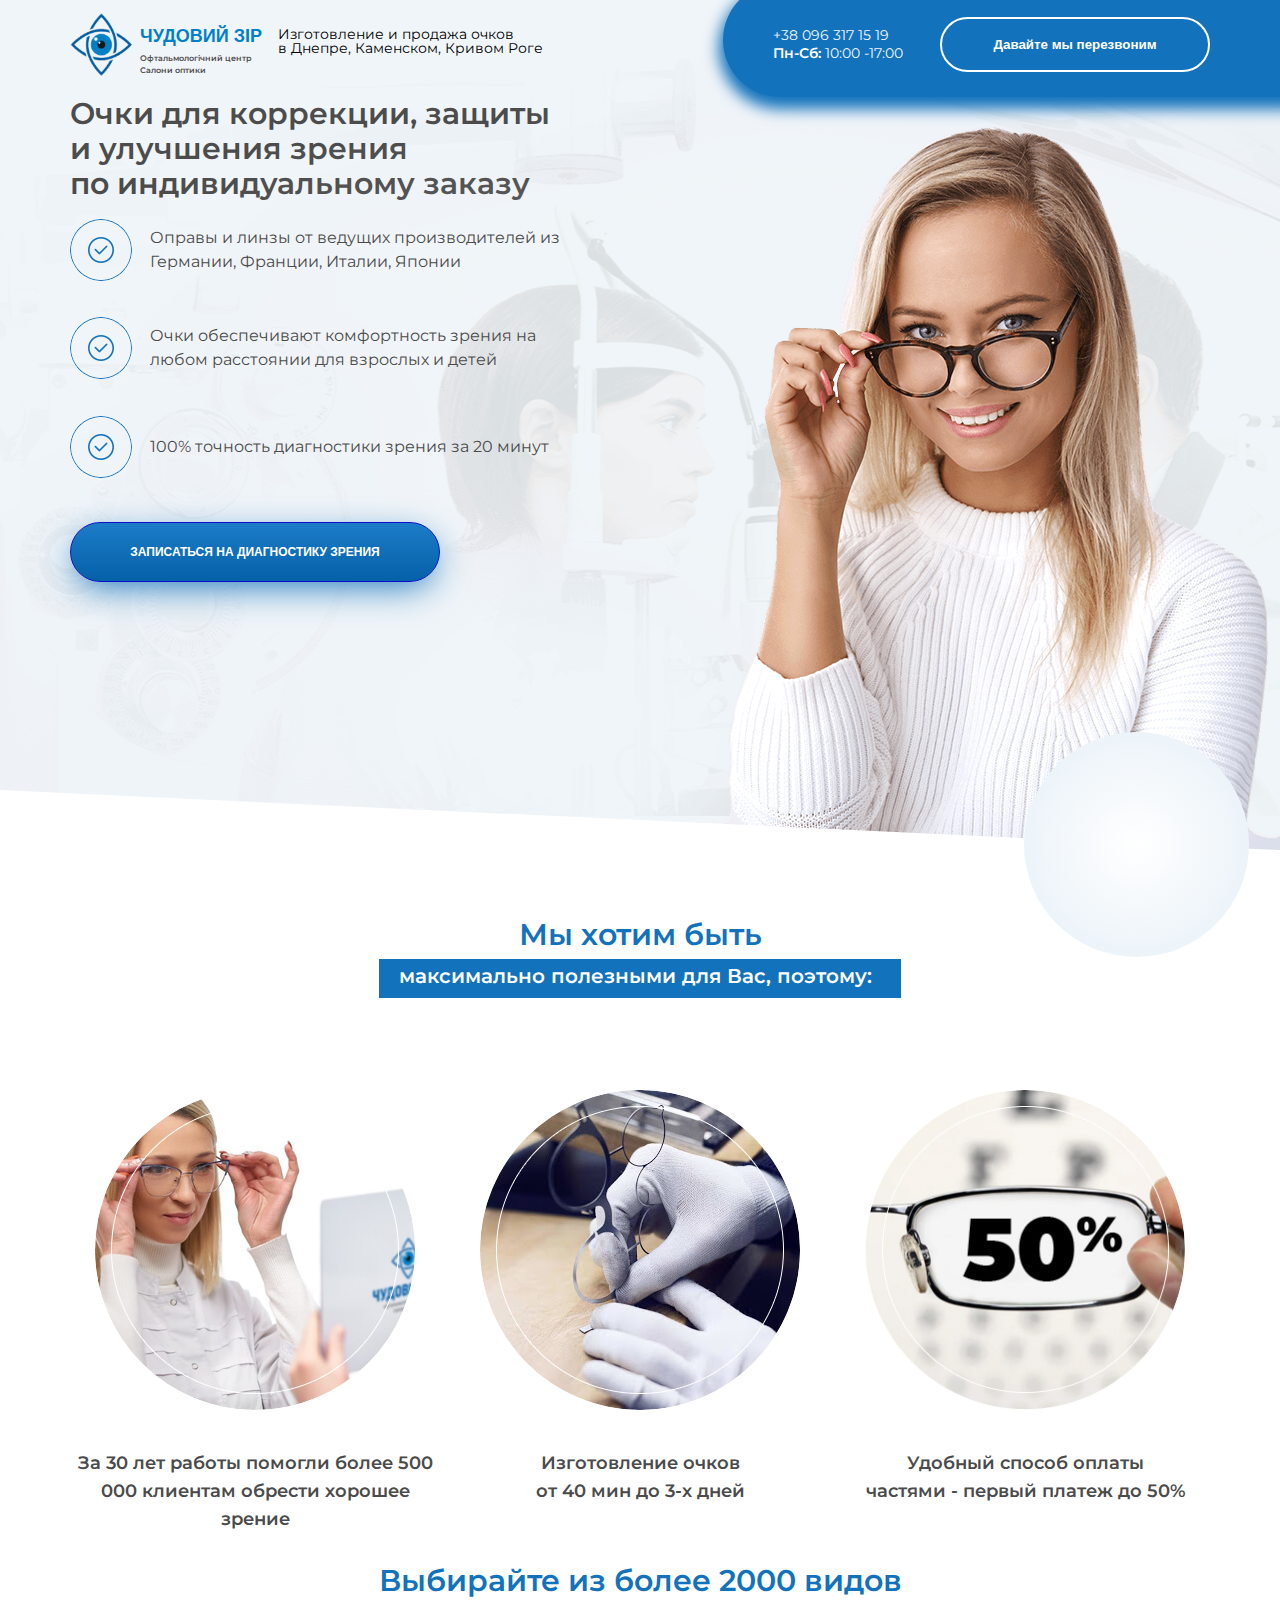
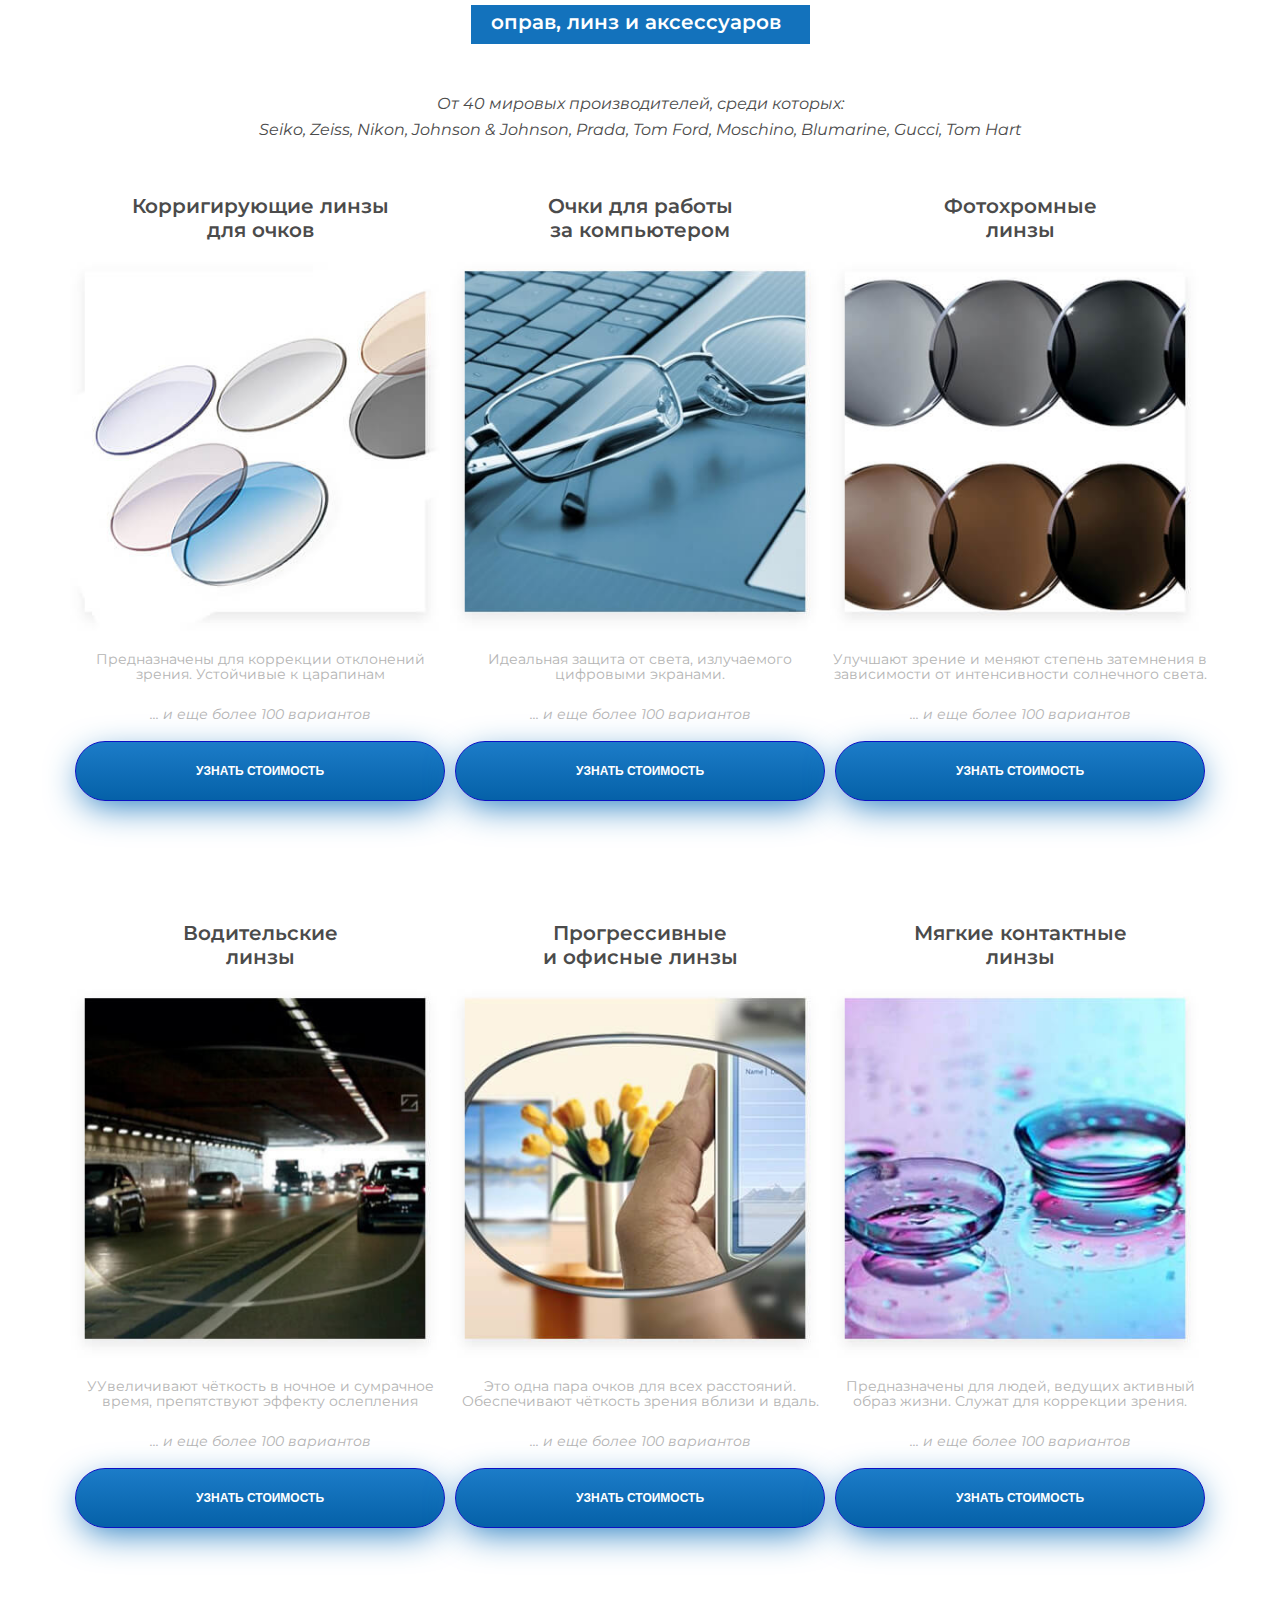
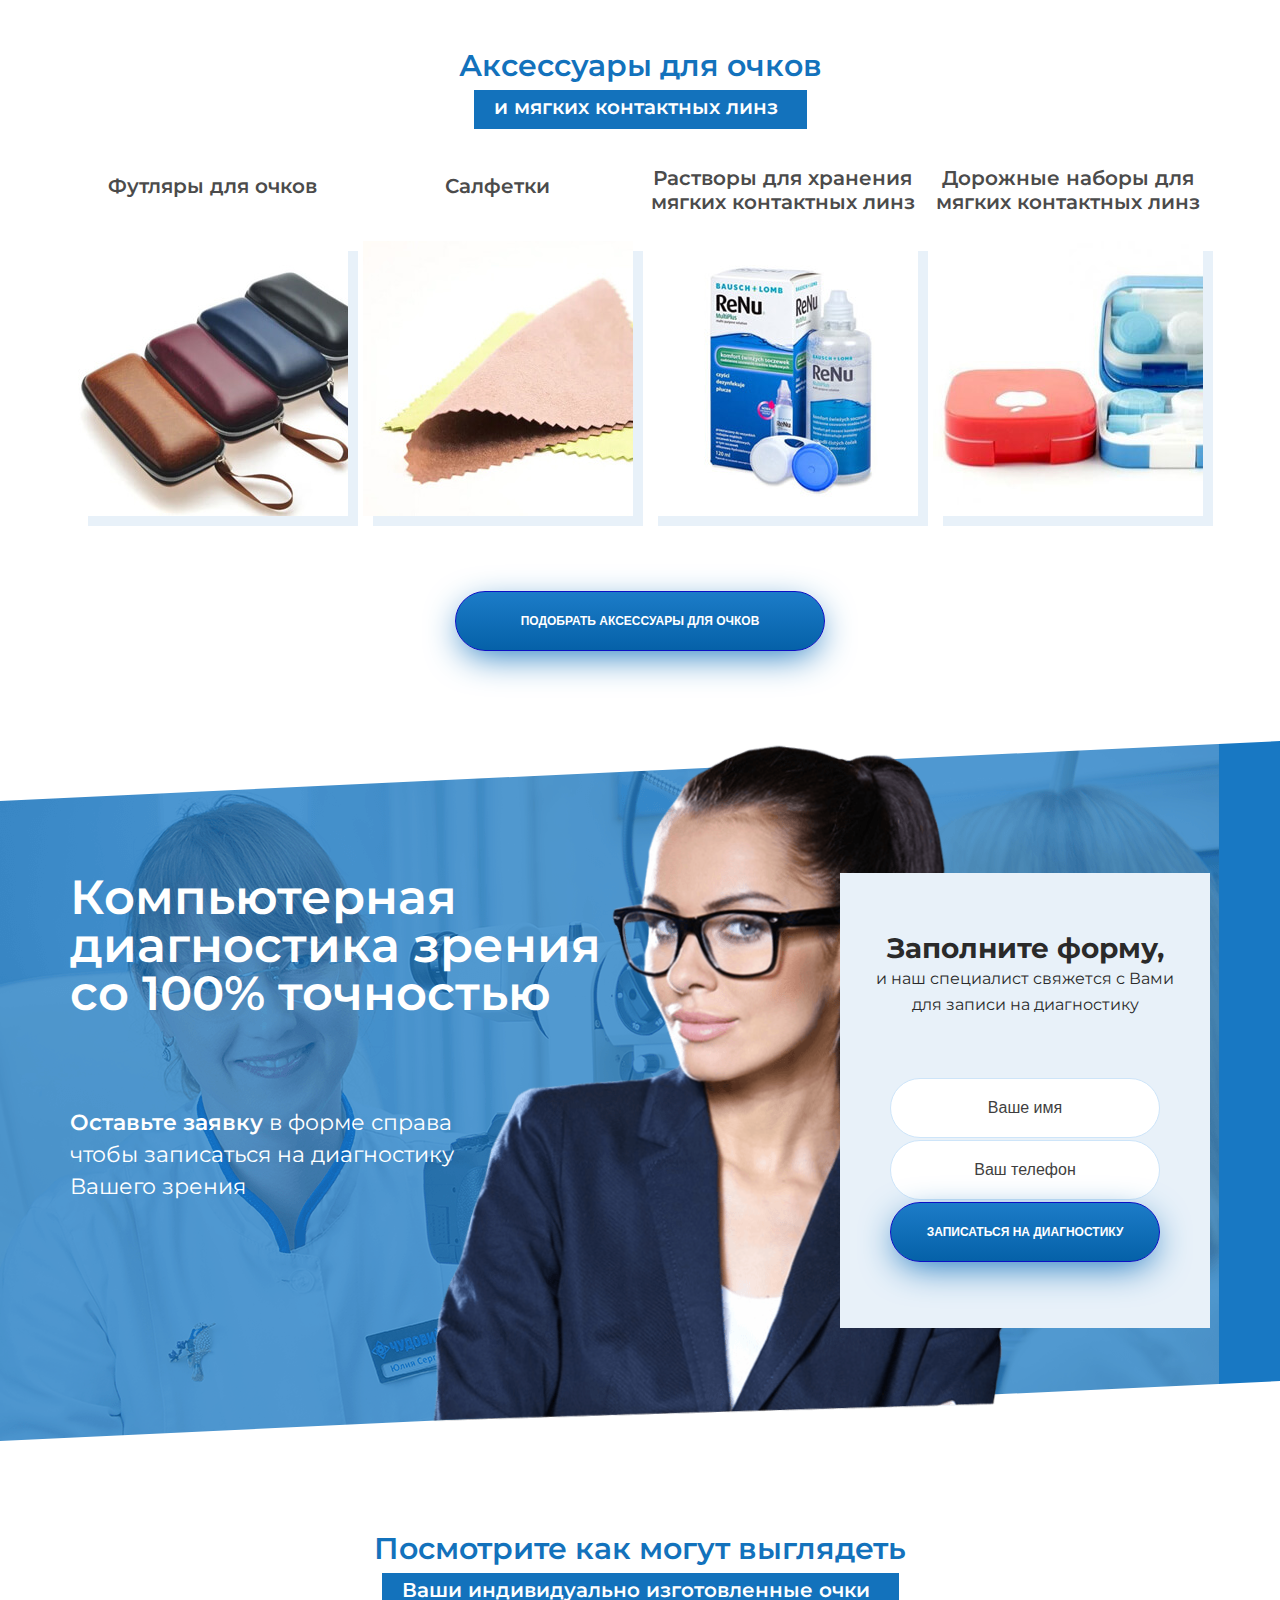
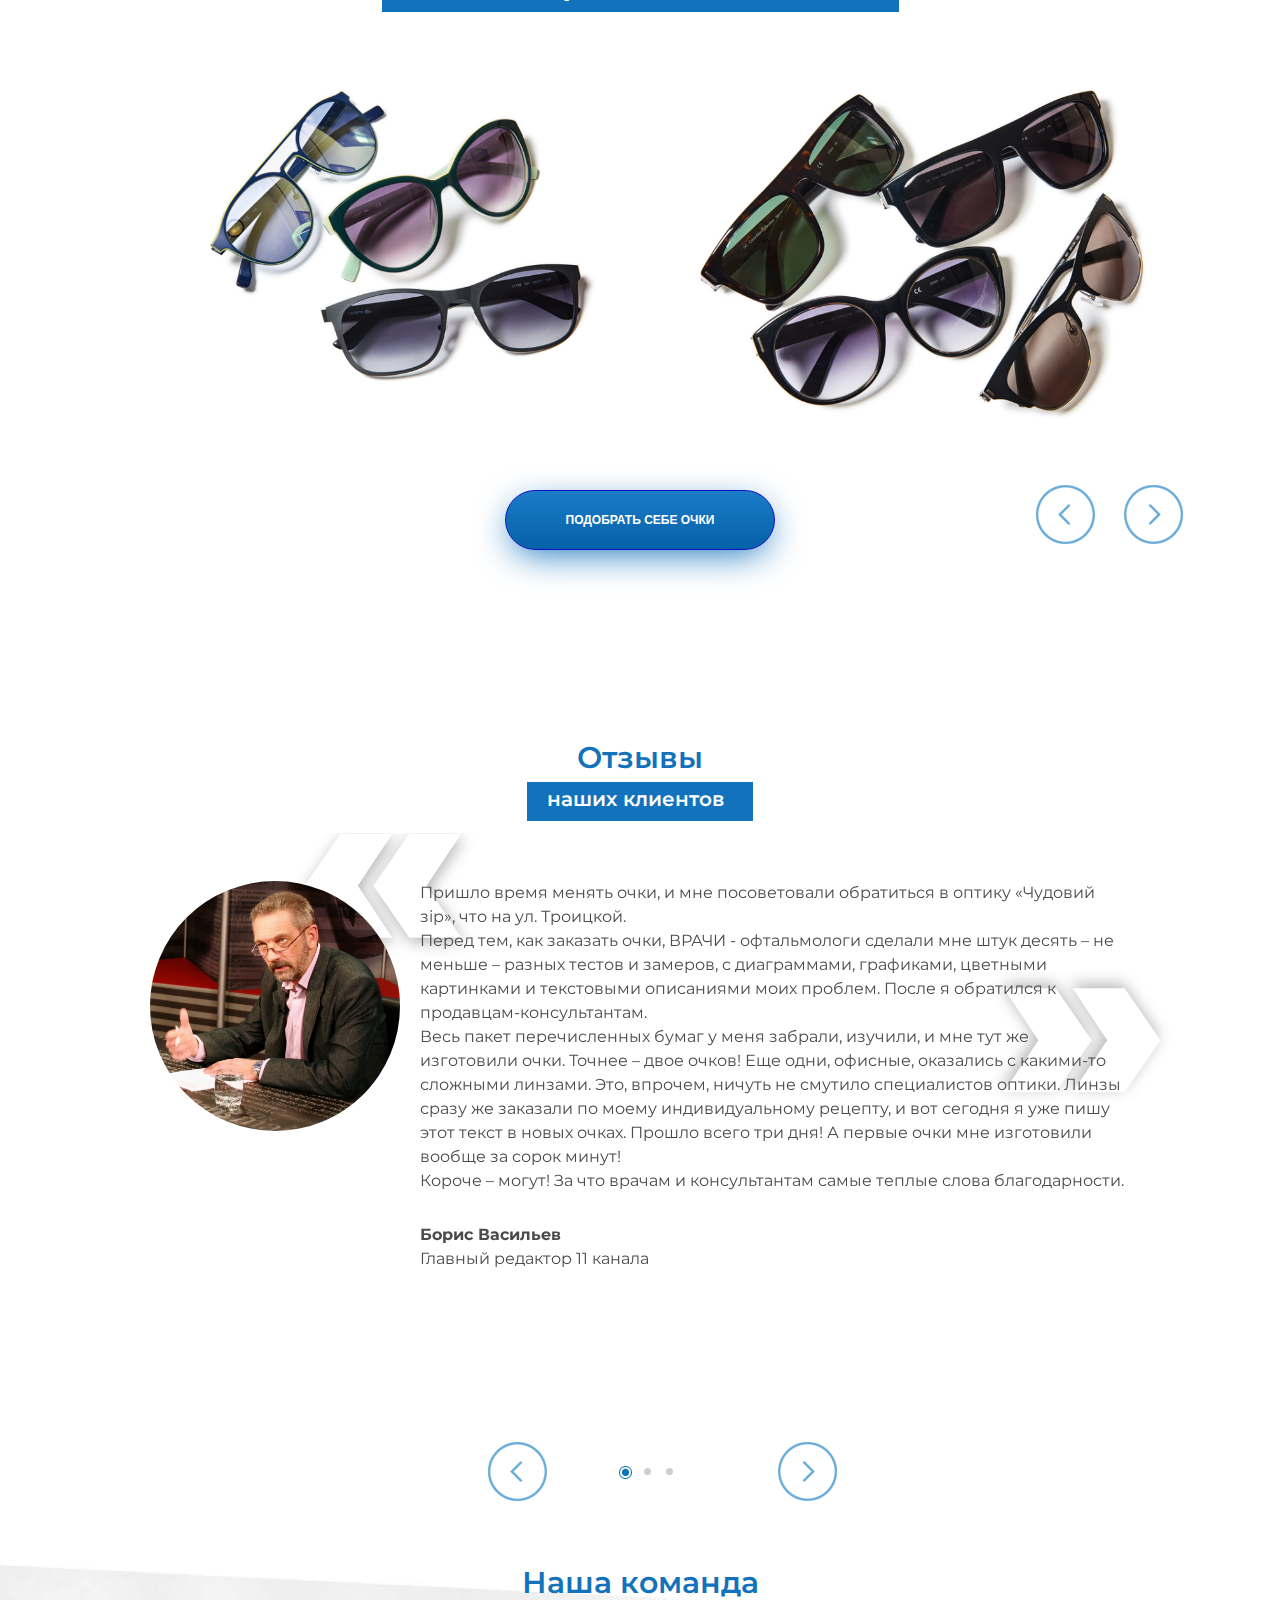
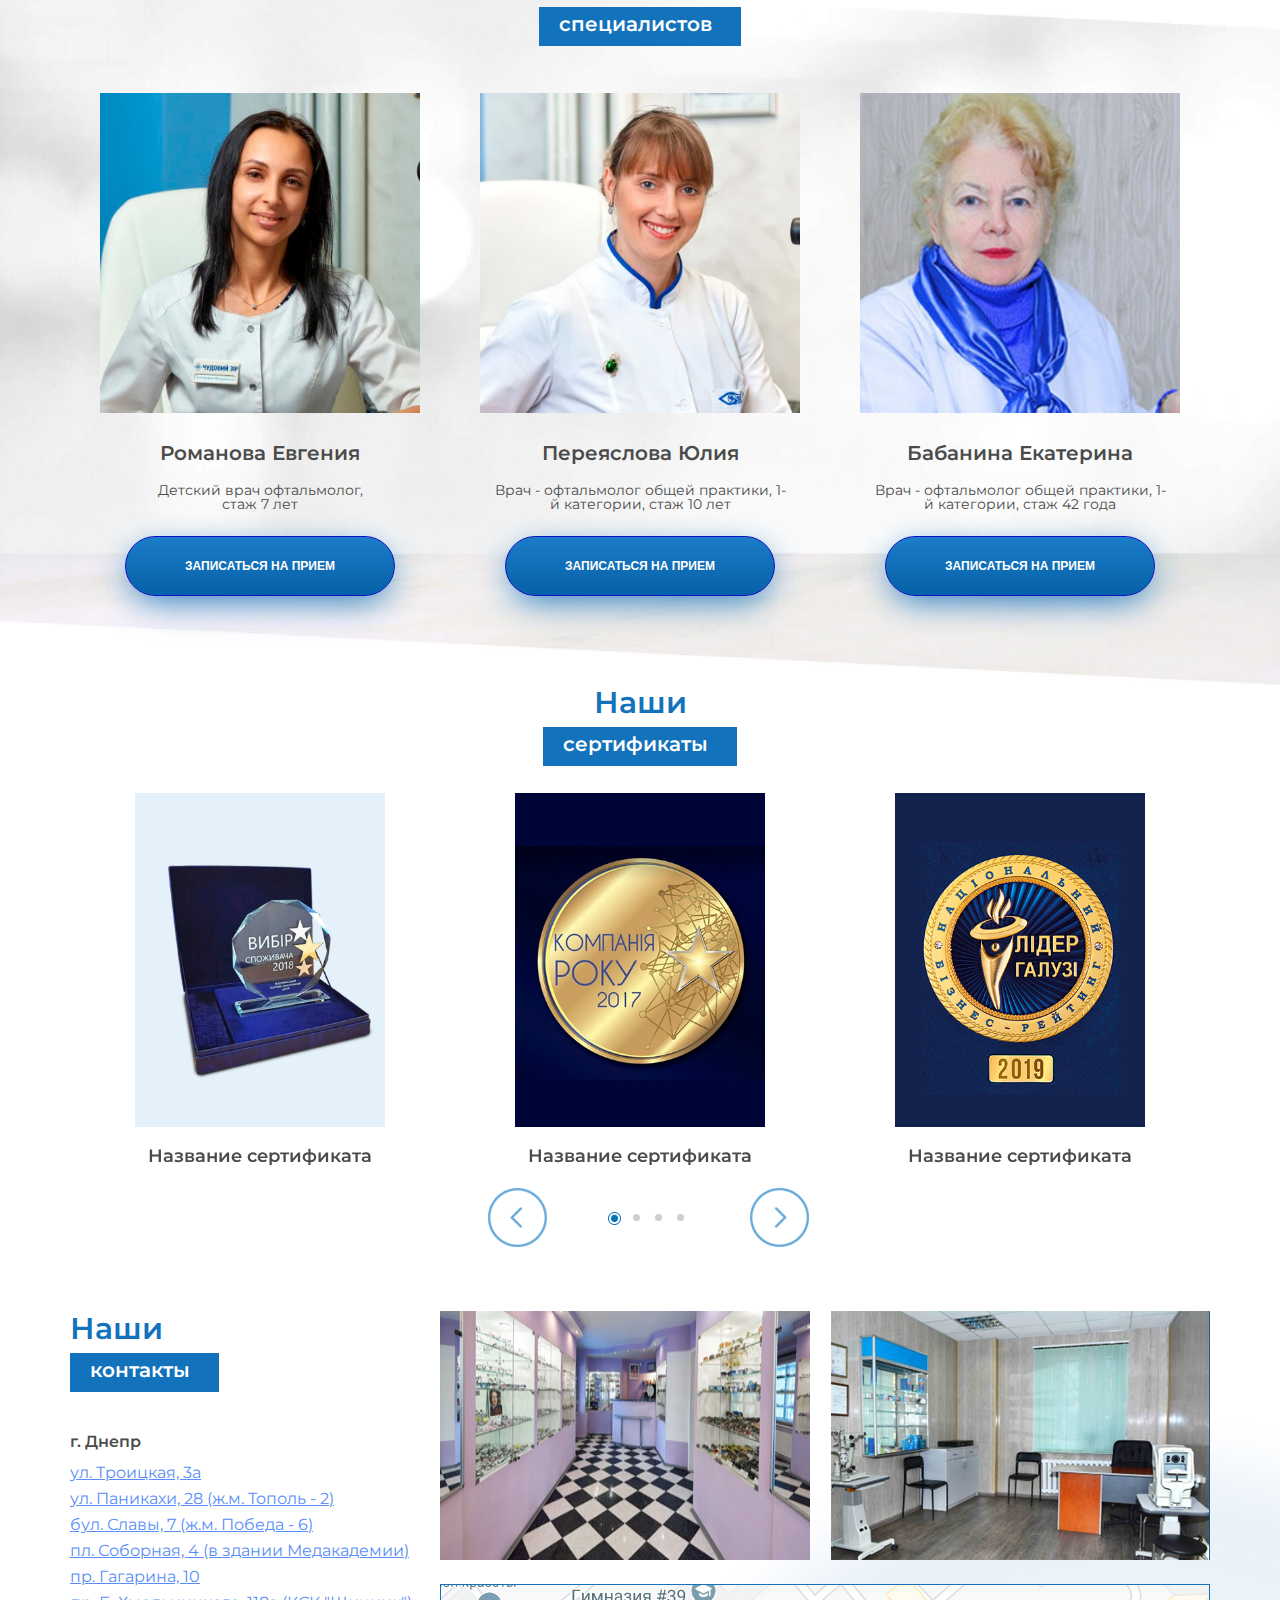
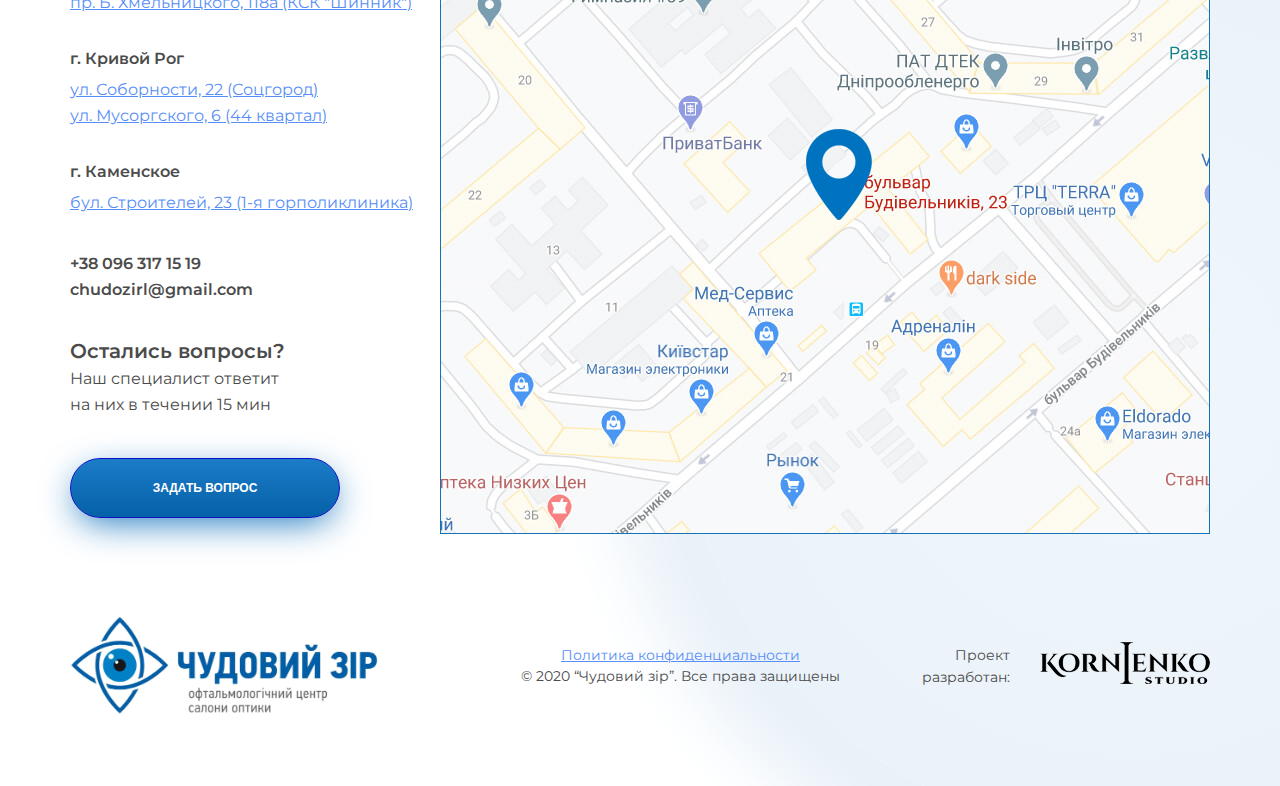
==== commit e47df166: "review fix" ====
--- a/index.html
+++ b/index.html
@@ -308,12 +308,17 @@
                             <span class="quotes left--quotes">«</span>
                             <span class="quotes right--quotes">«</span>
                             <div class="slider-item__photo">
-                                <img src="images/review.png" alt="">
+                                <img src="images/boris.jpg" alt="">
                             </div>
                             <div class="slider-item__info-text">
-                                <p>Судьба Дороти Дин привлекла внимание ряда крупных изданий, ей посвящён большой раздел в вышедшем в 2001 году в Великобритании справочнике, который содержит биографии моделей. Взаимоотношениям натурщицы с британским художником-академистом Фредериком Лейтоном посвящены значительные разделы в его биографиях.</p>
-                                <span>Дороти Дин</span><br>
-                                менеджер
+                                <p>Пришло время менять очки, и мне посоветовали обратиться в оптику «Чудовий зiр», что на ул. Троицкой.<br>
+
+								Перед тем, как заказать очки, ВРАЧИ - офтальмологи сделали мне штук десять – не меньше – разных тестов и замеров, с диаграммами, графиками, цветными картинками и текстовыми описаниями моих проблем. После я обратился к продавцам-консультантам.<br>
+								Весь пакет перечисленных бумаг у меня забрали, изучили, и мне тут же изготовили очки. Точнее – двое очков! Еще одни, офисные, оказались с какими-то сложными линзами. Это, впрочем, ничуть не смутило специалистов оптики. Линзы сразу же заказали по моему индивидуальному рецепту, и вот сегодня я уже пишу этот текст в новых очках. Прошло всего три дня! А первые очки мне изготовили вообще за сорок минут!<br>
+
+								Короче – могут! За что врачам и консультантам самые теплые слова благодарности.</p>
+                                <span>Борис Васильев</span><br>
+                                Главный редактор 11 канала
                             </div>
                         </div>
                     </div>
@@ -322,12 +327,36 @@
                             <span class="quotes left--quotes">«</span>
                             <span class="quotes right--quotes">«</span>
                             <div class="slider-item__photo">
-                                <img src="images/review.png" alt="">
+                                <img src="images/ekaterina.jpg" alt="">
                             </div>
                             <div class="slider-item__info-text">
-                                <p>Судьба Дороти Дин привлекла внимание ряда крупных изданий, ей посвящён большой раздел в вышедшем в 2001 году в Великобритании справочнике, который содержит биографии моделей. Взаимоотношениям натурщицы с британским художником-академистом Фредериком Лейтоном посвящены значительные разделы в его биографиях.</p>
-                                <span>Дороти Дин</span><br>
-                                менеджер
+                                <p>Знаете, что такое плохо видеть?<br>
+									Это когда смотришь на фонарь, а он у тебя как луна.<br>
+									И первое слово, когда одеваешь очки: "Ооо, я все вижу!!!"<br>
+									Теперь Вы меня понимаете?<br>
+
+									Я "очкарик" со стажем. Более 7 лет не меняла очки. То времени нет, то деньги нужны на что-то другое, но не на здоровье, то неподходящий момент и много другого. Впрочем, как у большинства. <br>
+									И понимала, что вижу все хуже и хуже.<br>
+
+									И вот решилась! И не ошиблась! <br>
+
+									Загуглила оптики Днепра и попала в Оптику “Чудовий Зiр”. <br>
+									Позвонила и записалась на прием к врачу.<br>
+
+									Первый шаг — это врачебный осмотр. Зрение ухудшилось безвозвратно. Врач осмотр вела 20-30 минут. <br>
+									Все быстро, понятно, профессионально. Выписала назначения, рецепт на очки. Выявила мои проблемы и дала рекомендации, как сохранить зрение.<br>
+
+									Второй шаг - подбор оправы и линзы к ней. Выбрать помог и врач, и продавцы-консультанты. Правильно выявили мои потребности: "Какую задачу должны выполнять очки? Какая специфика работы? Какой вид деятельности?" 
+									Подобрали очки оптимально под мой бюджет!<br>
+
+									Третий шаг - забрала очки через 1 час. <br>
+
+									И когда одела очки, моя первая фраза была: "О, Я ВИЖУ!"<br>
+
+									Спасибо всему коллективу "Чудовий Зір". <br>
+									Процветайте и помогайте людям "ВСЁ ВИДЕТЬ!"</p>
+                                <span>Екатерина</span><br>
+                                студентка
                             </div>
                         </div>
                     </div>
@@ -336,40 +365,18 @@
                             <span class="quotes left--quotes">«</span>
                             <span class="quotes right--quotes">«</span>
                             <div class="slider-item__photo">
-                                <img src="images/review.png" alt="">
+                                <img src="images/svetlana.jpg" alt="">
                             </div>
                             <div class="slider-item__info-text">
-                                <p>Судьба Дороти Дин привлекла внимание ряда крупных изданий, ей посвящён большой раздел в вышедшем в 2001 году в Великобритании справочнике, который содержит биографии моделей. Взаимоотношениям натурщицы с британским художником-академистом Фредериком Лейтоном посвящены значительные разделы в его биографиях.</p>
-                                <span>Дороти Дин</span><br>
-                                менеджер
-                            </div>
-                        </div>
-                    </div>
-                    <div class="review__slider-item">
-                        <div class="slider-item__info">
-                            <span class="quotes left--quotes">«</span>
-                            <span class="quotes right--quotes">«</span>
-                            <div class="slider-item__photo">
-                                <img src="images/review.png" alt="">
-                            </div>
-                            <div class="slider-item__info-text">
-                                <p>Судьба Дороти Дин привлекла внимание ряда крупных изданий, ей посвящён большой раздел в вышедшем в 2001 году в Великобритании справочнике, который содержит биографии моделей. Взаимоотношениям натурщицы с британским художником-академистом Фредериком Лейтоном посвящены значительные разделы в его биографиях.</p>
-                                <span>Дороти Дин</span><br>
-                                менеджер
-                            </div>
-                        </div>
-                    </div>
-                    <div class="review__slider-item">
-                        <div class="slider-item__info">
-                            <span class="quotes left--quotes">«</span>
-                            <span class="quotes right--quotes">«</span>
-                            <div class="slider-item__photo">
-                                <img src="images/review.png" alt="">
-                            </div>
-                            <div class="slider-item__info-text">
-                                <p>Судьба Дороти Дин привлекла внимание ряда крупных изданий, ей посвящён большой раздел в вышедшем в 2001 году в Великобритании справочнике, который содержит биографии моделей. Взаимоотношениям натурщицы с британским художником-академистом Фредериком Лейтоном посвящены значительные разделы в его биографиях.</p>
-                                <span>Дороти Дин</span><br>
-                                менеджер
+                                <p>Сегодня мой отзыв рекламно-благодарственный!<br>
+
+								Я знала, что что-то пошло не так. Только не решалась посмотреть правде в глаза. Теперь смотрю на эту самую правду уже четырьмя глазами. Зрение попрощалось со мной в своём 100%-ном проявлении, оставив мне совсем немного и то для того, чтобы не убиться через бордюр, судя по всему...<br>
+
+								С сегодняшнего дня я — всевидящее око, рассматриваю мир с новым вдохновением!<br>
+
+								Большое спасибо за терпение, заботу и качественный сервис всему коллективу.</p>
+                                <span>Светлана Морозова</span><br>
+                                Управляющий партнёр в «Веселi карамелi»
                             </div>
                         </div>
                     </div>
--- a/css/style.min.css
+++ b/css/style.min.css
@@ -906,13 +906,15 @@
 }
 .slider-item__photo{
 	width: 250px;
-    height: 280px;
+    height: 250px;
     border-radius: 50%;
 }
 .slider-item__photo img{
 	width: 250px;
     height: 250px;
     object-fit: cover;
+    border-radius: 50%;
+
 }
 .slider-item__info{
 	display: -webkit-flex;
@@ -924,8 +926,12 @@
 	position: relative;
 	width: 980px;
 	margin: 48px auto 38px;
+	min-height: 500px;
 }
 .slider-item__info-text{
+	position: absolute;
+    left: 240px;
+    top: 0;
 	align-self: center;
 	font-size: 16px;
 	color:  #4b4b4b;
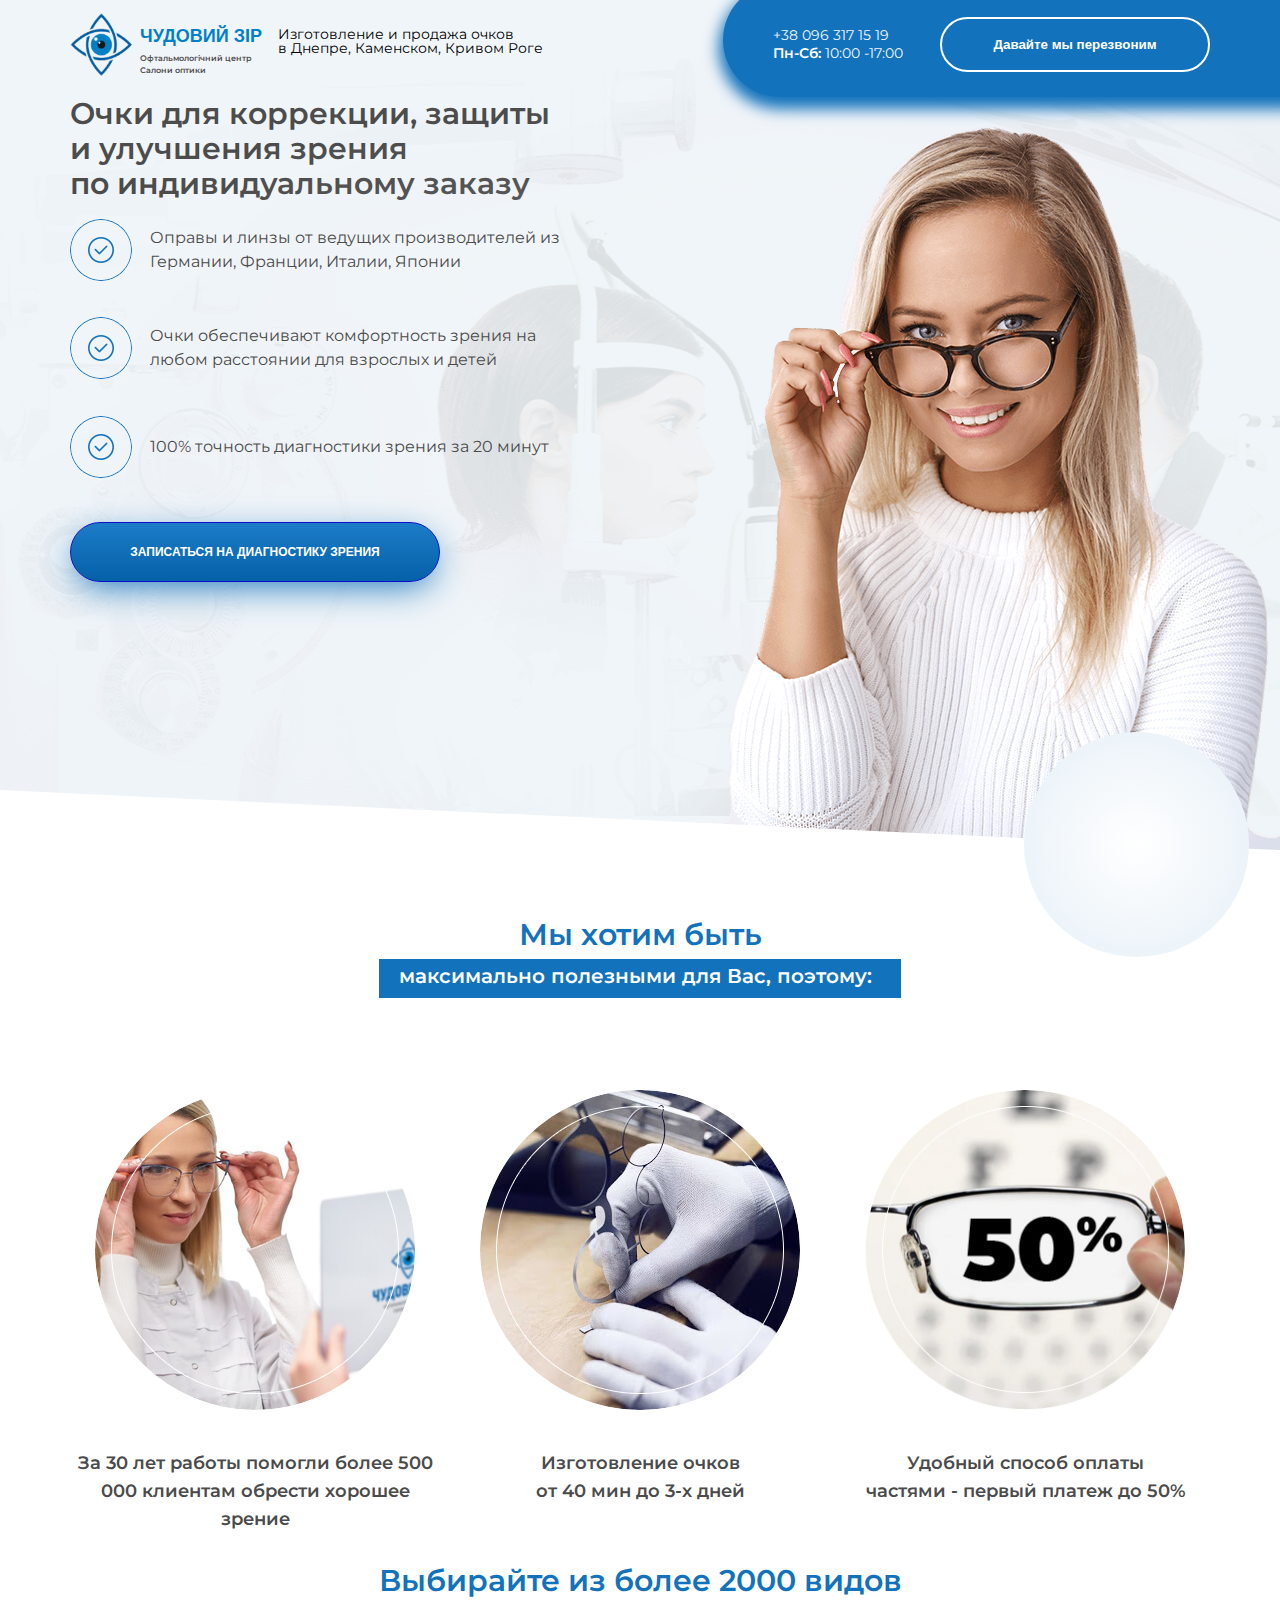
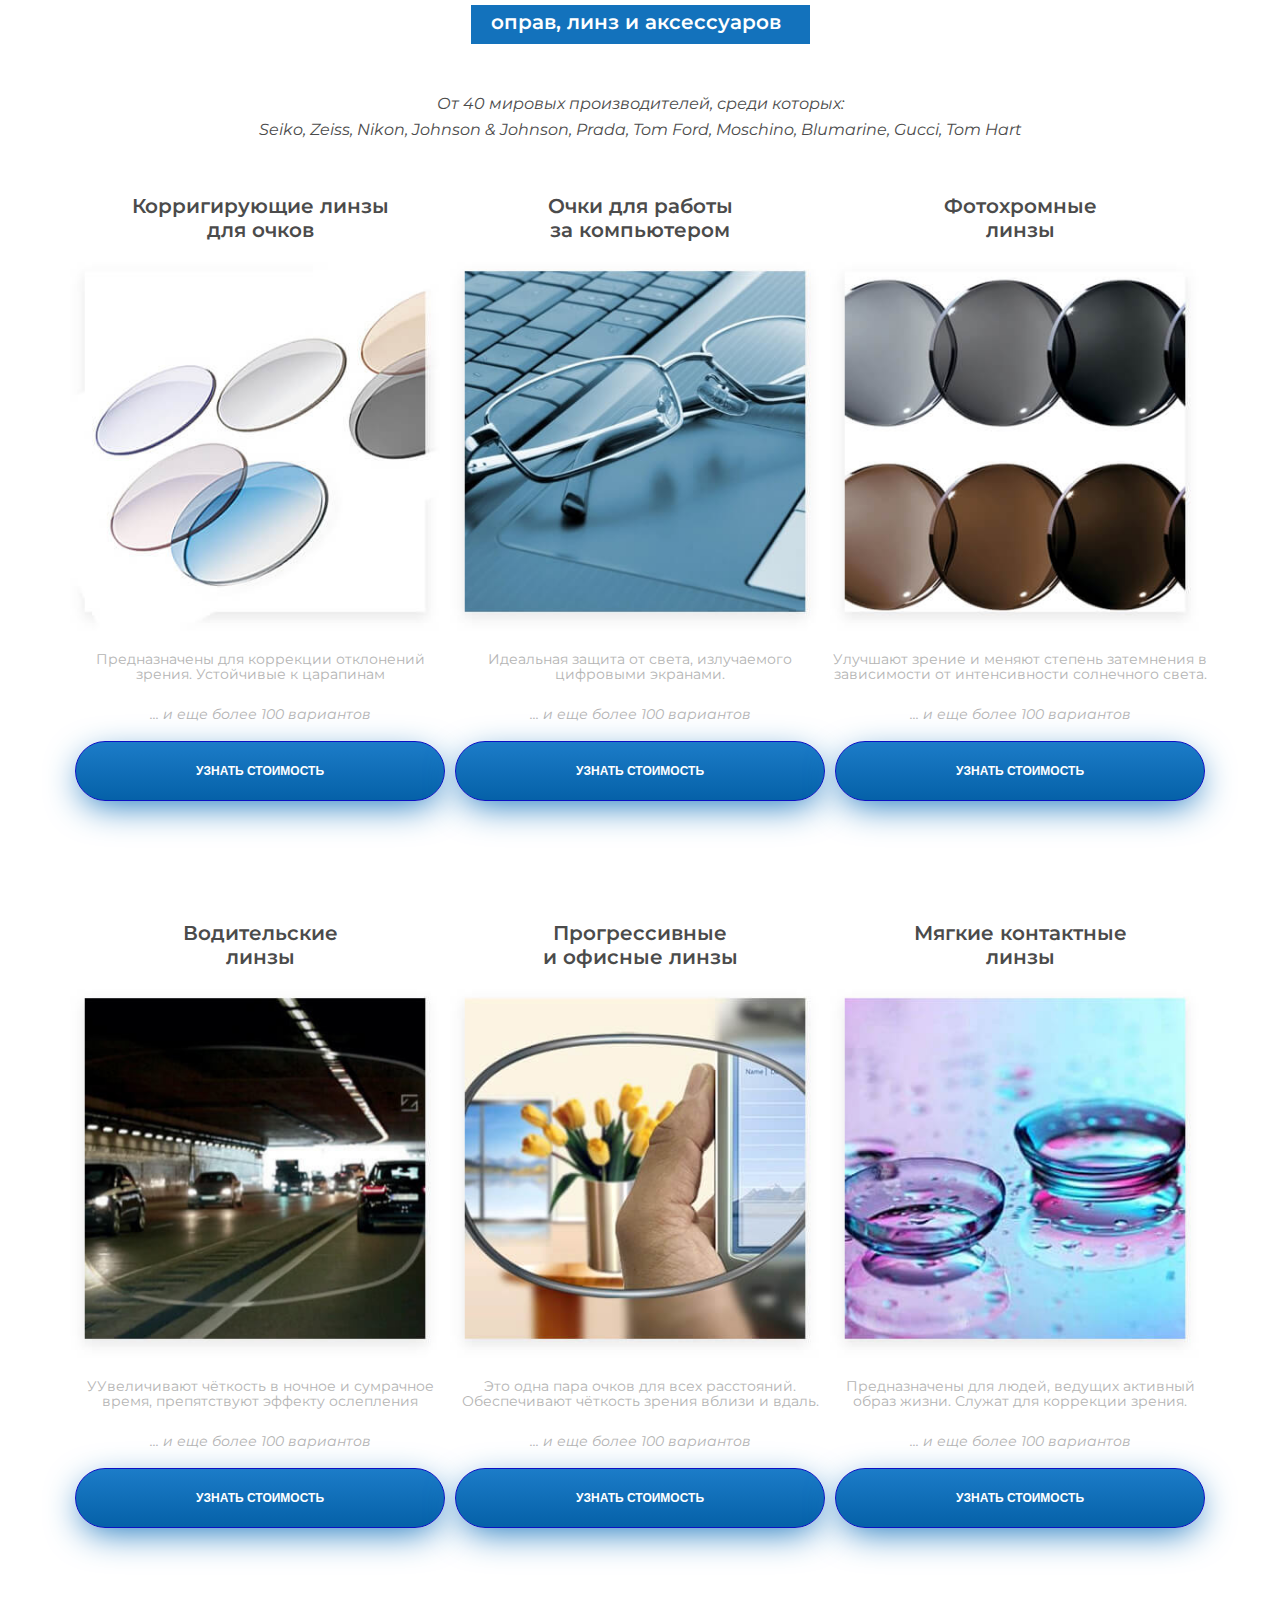
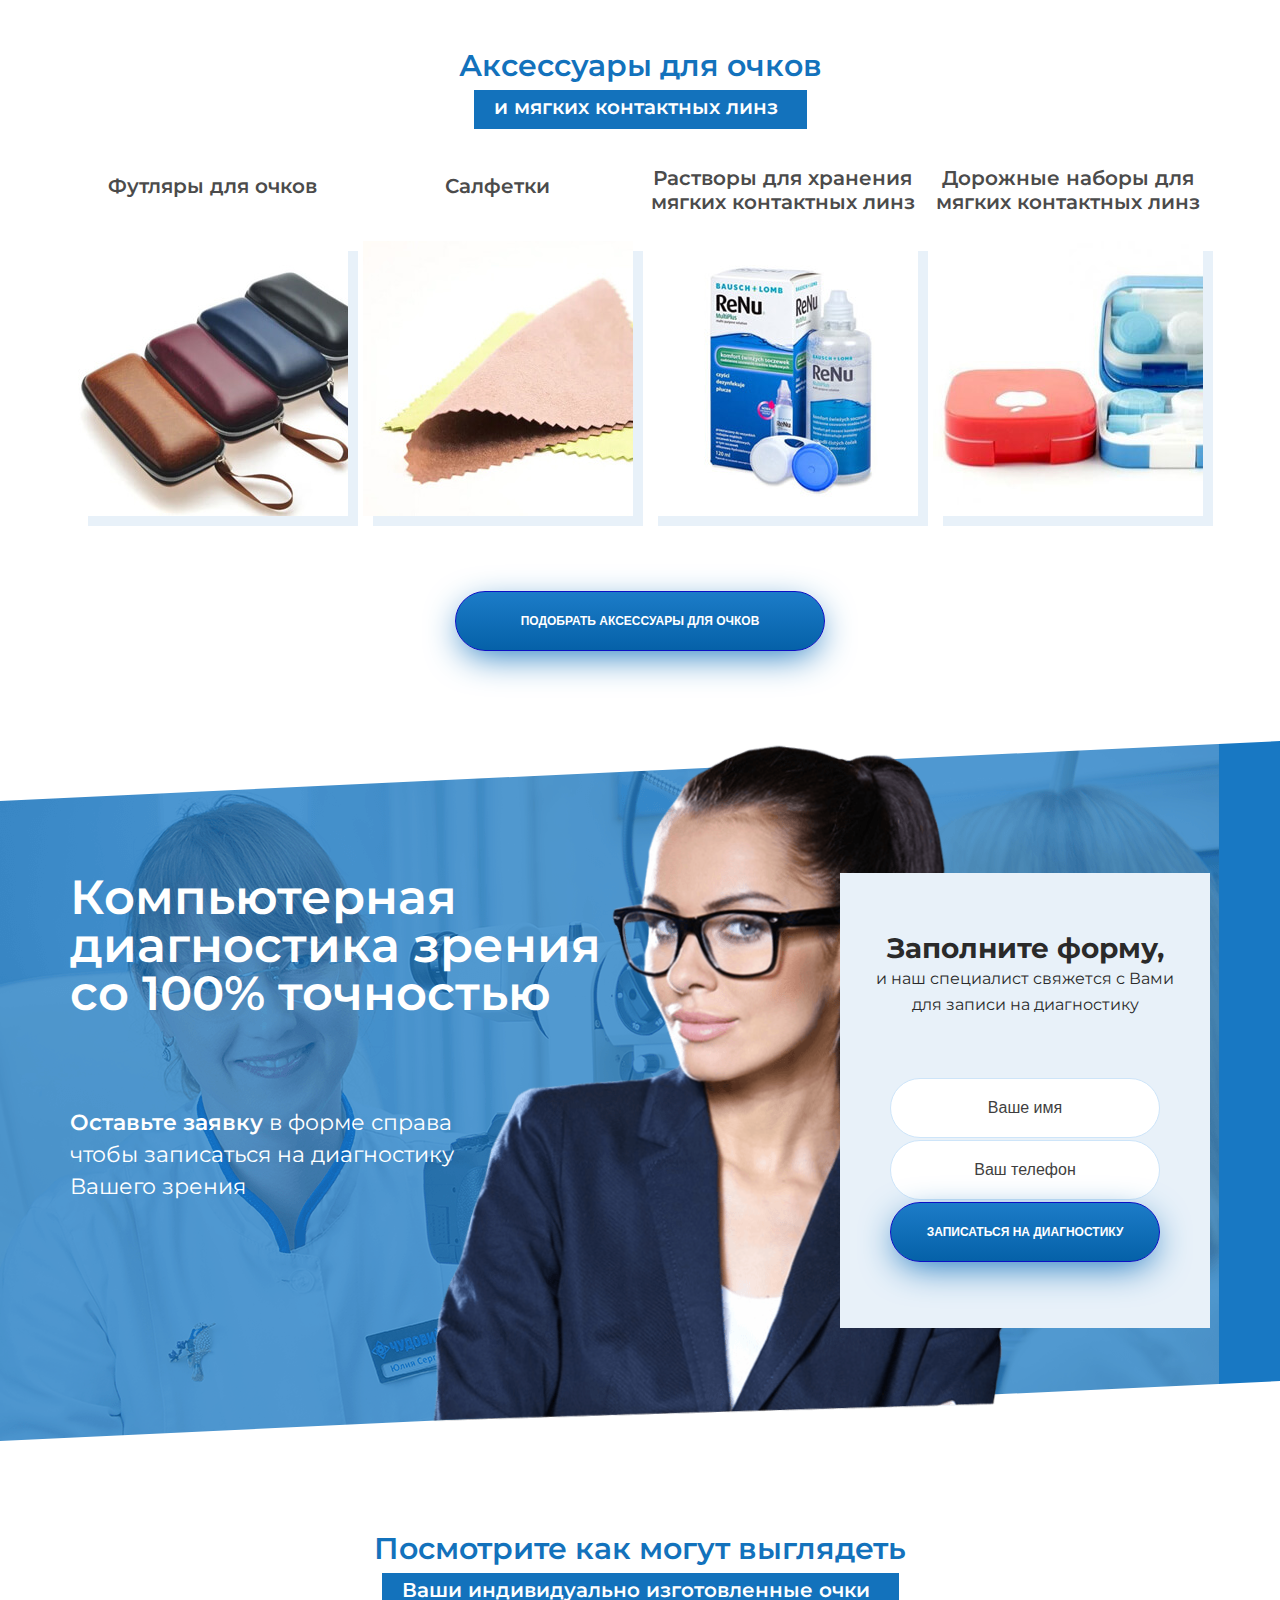
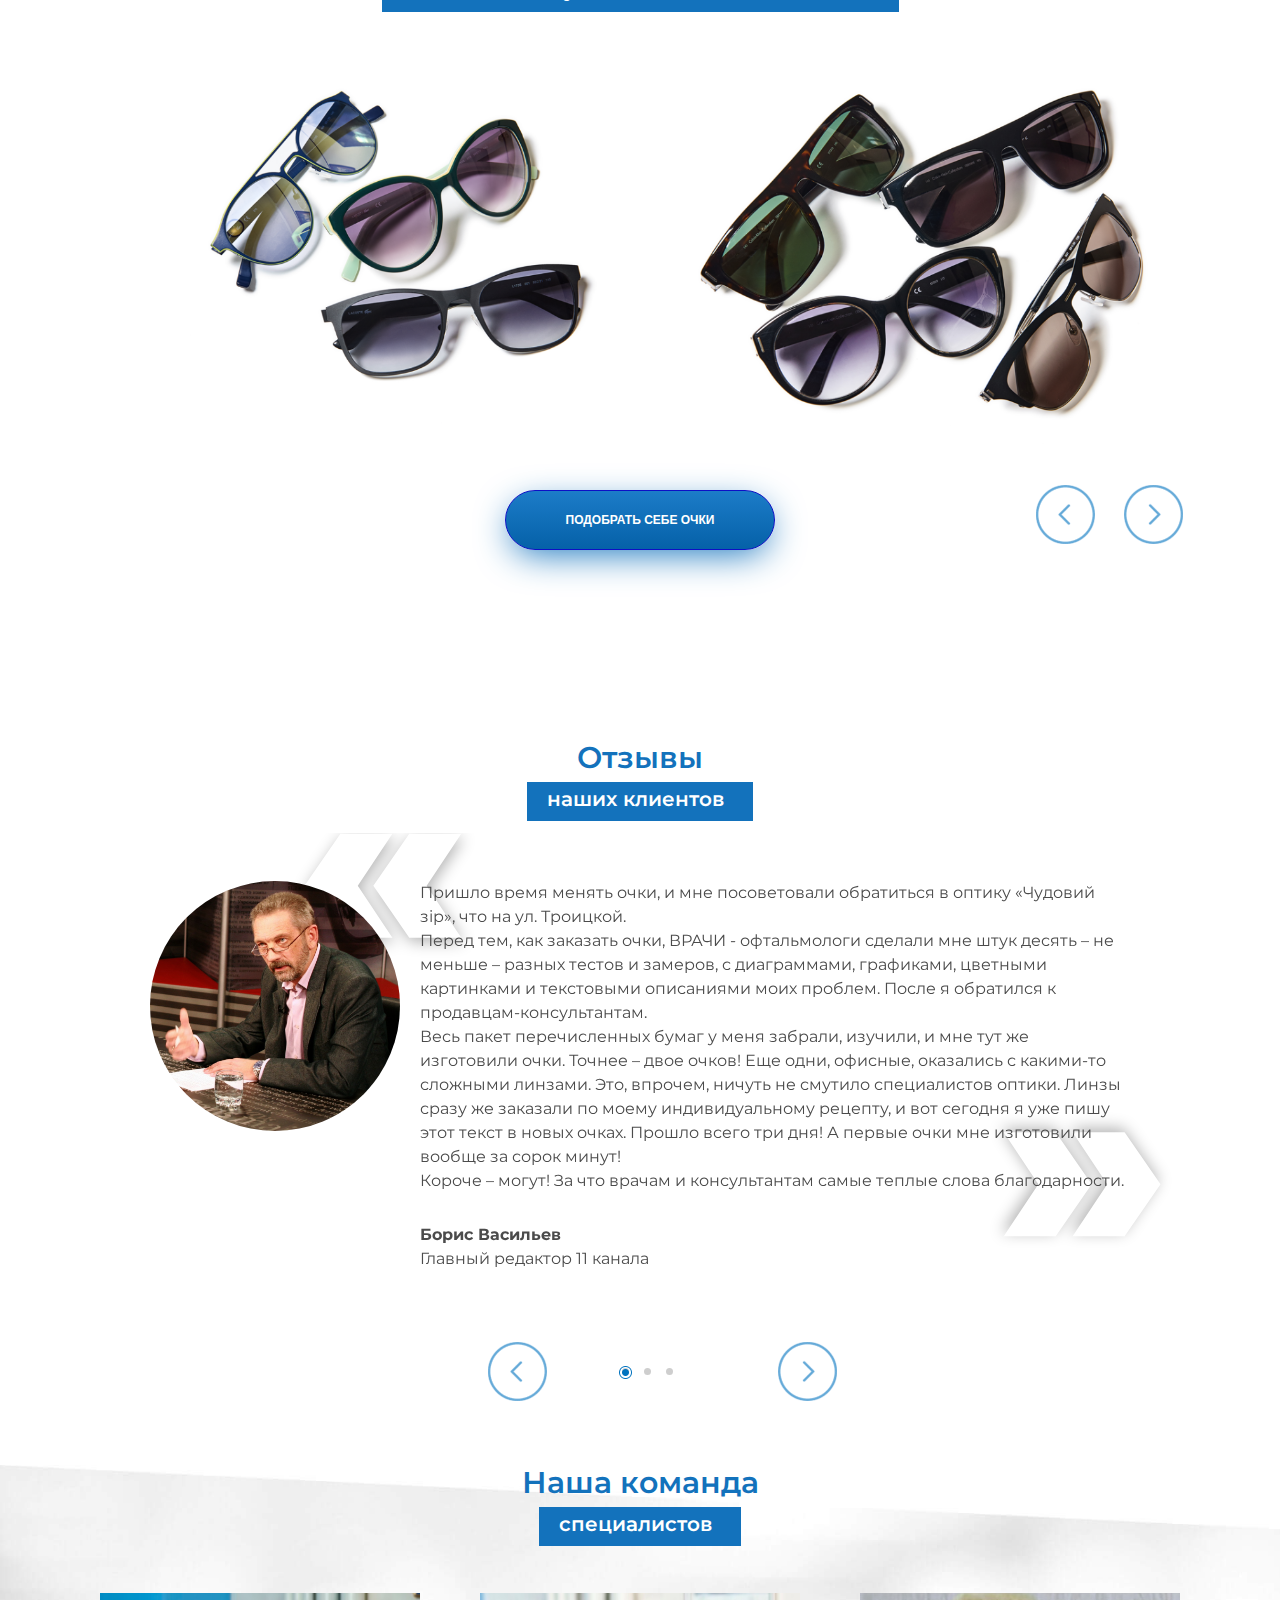
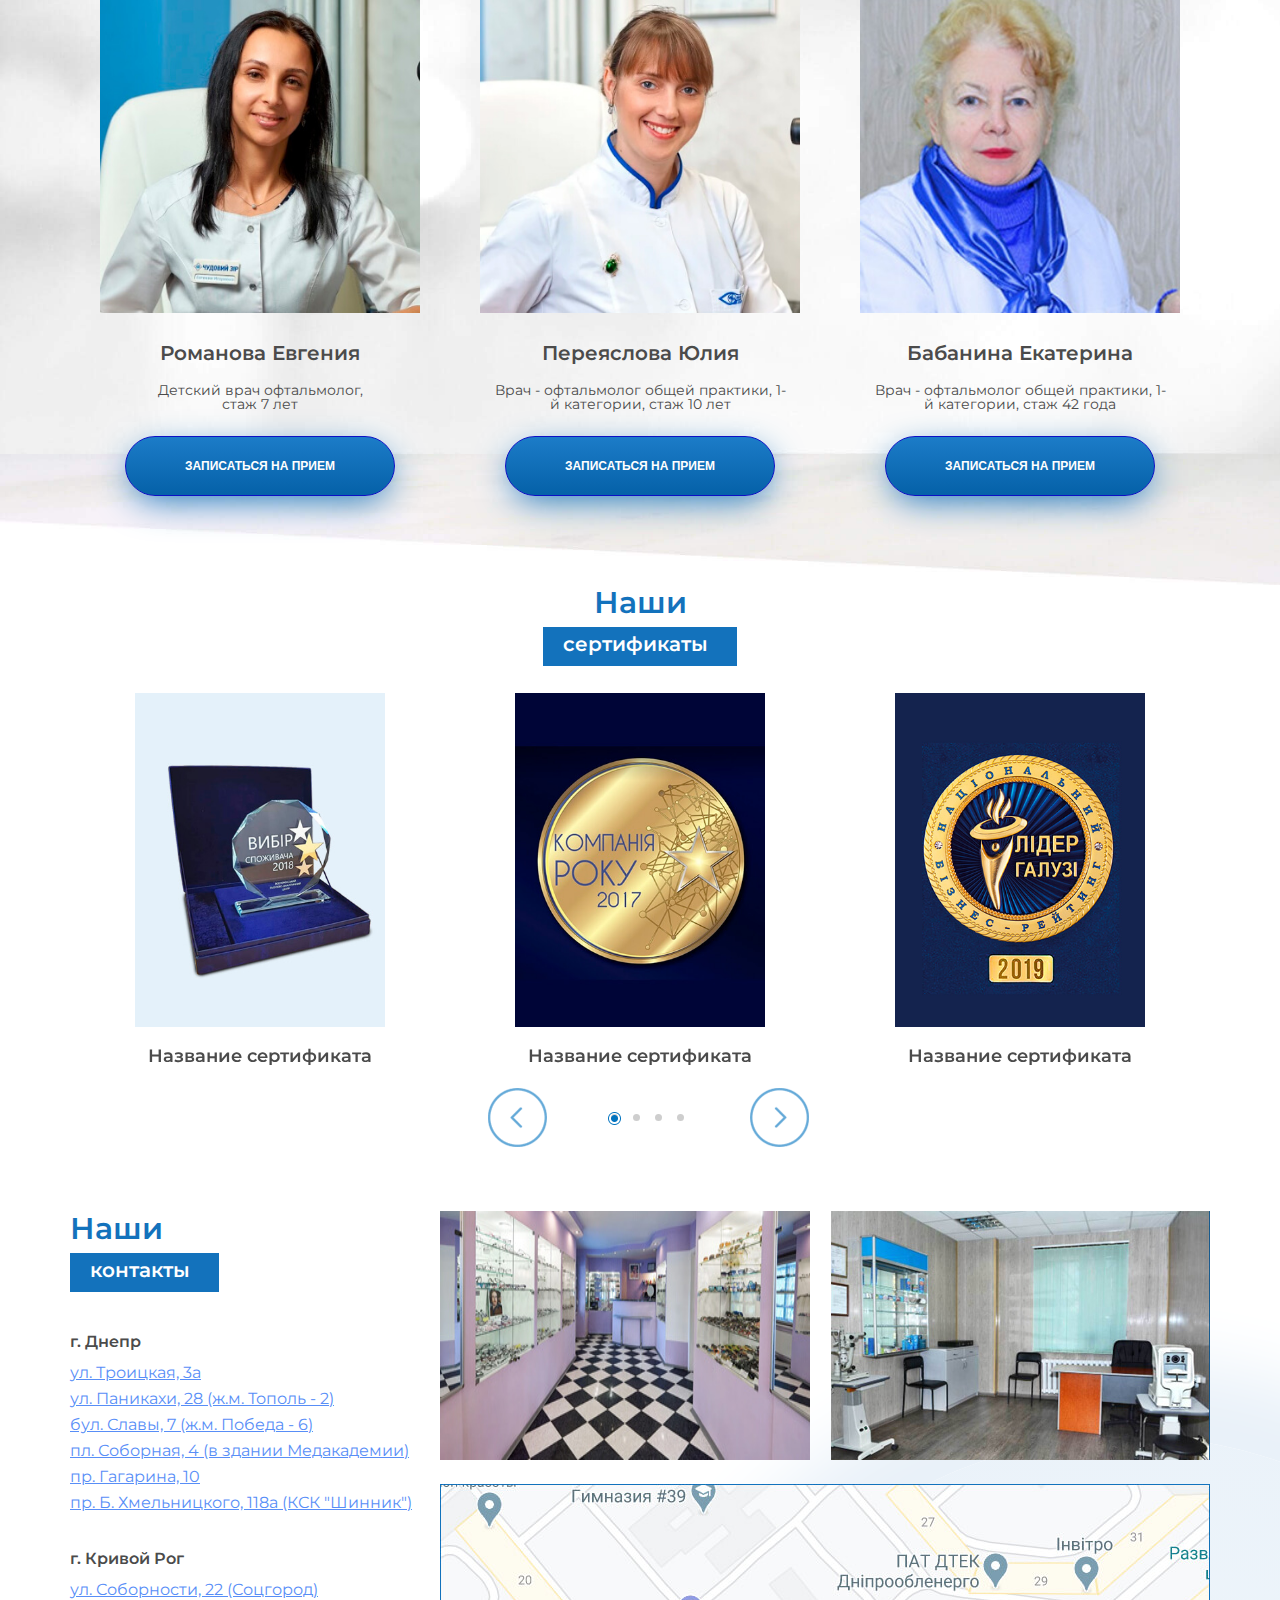
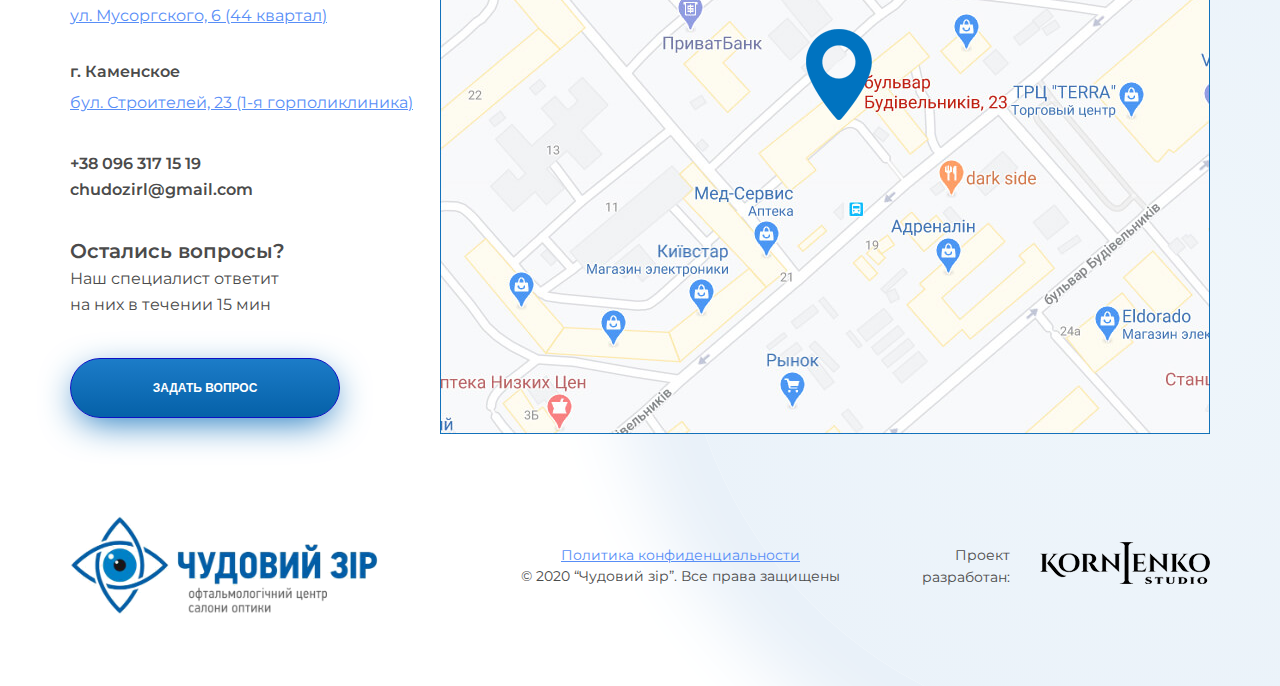
==== commit 5ca81e4b: "review fix" ====
--- a/index.html
+++ b/index.html
@@ -330,31 +330,26 @@
                                 <img src="images/ekaterina.jpg" alt="">
                             </div>
                             <div class="slider-item__info-text">
-                                <p>Знаете, что такое плохо видеть?<br>
-									Это когда смотришь на фонарь, а он у тебя как луна.<br>
-									И первое слово, когда одеваешь очки: "Ооо, я все вижу!!!"<br>
-									Теперь Вы меня понимаете?<br>
-
-									Я "очкарик" со стажем. Более 7 лет не меняла очки. То времени нет, то деньги нужны на что-то другое, но не на здоровье, то неподходящий момент и много другого. Впрочем, как у большинства. <br>
-									И понимала, что вижу все хуже и хуже.<br>
-
-									И вот решилась! И не ошиблась! <br>
-
-									Загуглила оптики Днепра и попала в Оптику “Чудовий Зiр”. <br>
-									Позвонила и записалась на прием к врачу.<br>
-
-									Первый шаг — это врачебный осмотр. Зрение ухудшилось безвозвратно. Врач осмотр вела 20-30 минут. <br>
-									Все быстро, понятно, профессионально. Выписала назначения, рецепт на очки. Выявила мои проблемы и дала рекомендации, как сохранить зрение.<br>
-
-									Второй шаг - подбор оправы и линзы к ней. Выбрать помог и врач, и продавцы-консультанты. Правильно выявили мои потребности: "Какую задачу должны выполнять очки? Какая специфика работы? Какой вид деятельности?" 
-									Подобрали очки оптимально под мой бюджет!<br>
-
-									Третий шаг - забрала очки через 1 час. <br>
-
-									И когда одела очки, моя первая фраза была: "О, Я ВИЖУ!"<br>
-
-									Спасибо всему коллективу "Чудовий Зір". <br>
-									Процветайте и помогайте людям "ВСЁ ВИДЕТЬ!"</p>
+                                <p>Я "очкарик" со стажем. Более 7 лет не меняла очки. То времени нет, то деньги нужны на что-то другое, но не на здоровье, то неподходящий момент и много другого. Впрочем, как у большинства.<br>
+								И понимала, что вижу все хуже и хуже.<br>
+
+								И вот решилась! И не ошиблась!<br>
+
+								Загуглила оптики Днепра и попала в Оптику “Чудовий Зiр”.<br>
+								Позвонила и записалась на прием к врачу.<br>
+
+								Первый шаг — это врачебный осмотр. Врач осмотр вела 20-30 минут.<br>
+								Все быстро, понятно, профессионально. Выписала назначения, рецепт на очки. Выявила мои проблемы и дала рекомендации, как сохранить зрение.<br>
+
+								Второй шаг - подбор оправы и линзы к ней. Выбрать помог и врач, и продавцы-консультанты. 
+								Подобрали очки оптимально под мой бюджет!<br>
+
+								Третий шаг - забрала очки через 1 час.<br>
+
+								И когда одела очки, моя первая фраза была: "О, Я ВИЖУ!"<br>
+
+								Спасибо всему коллективу "Чудовий Зір".<br>
+								Процветайте и помогайте людям "ВСЁ ВИДЕТЬ!"</p>
                                 <span>Екатерина</span><br>
                                 студентка
                             </div>
--- a/css/style.min.css
+++ b/css/style.min.css
@@ -926,7 +926,7 @@
 	position: relative;
 	width: 980px;
 	margin: 48px auto 38px;
-	min-height: 500px;
+	min-height: 400px;
 }
 .slider-item__info-text{
 	position: absolute;
@@ -957,7 +957,7 @@
     left: 148px;
 }
 .right--quotes{
-	    top: 51px;
+	    top: 195px;
     right: -37px;
 	transform: rotate(180deg);
 }
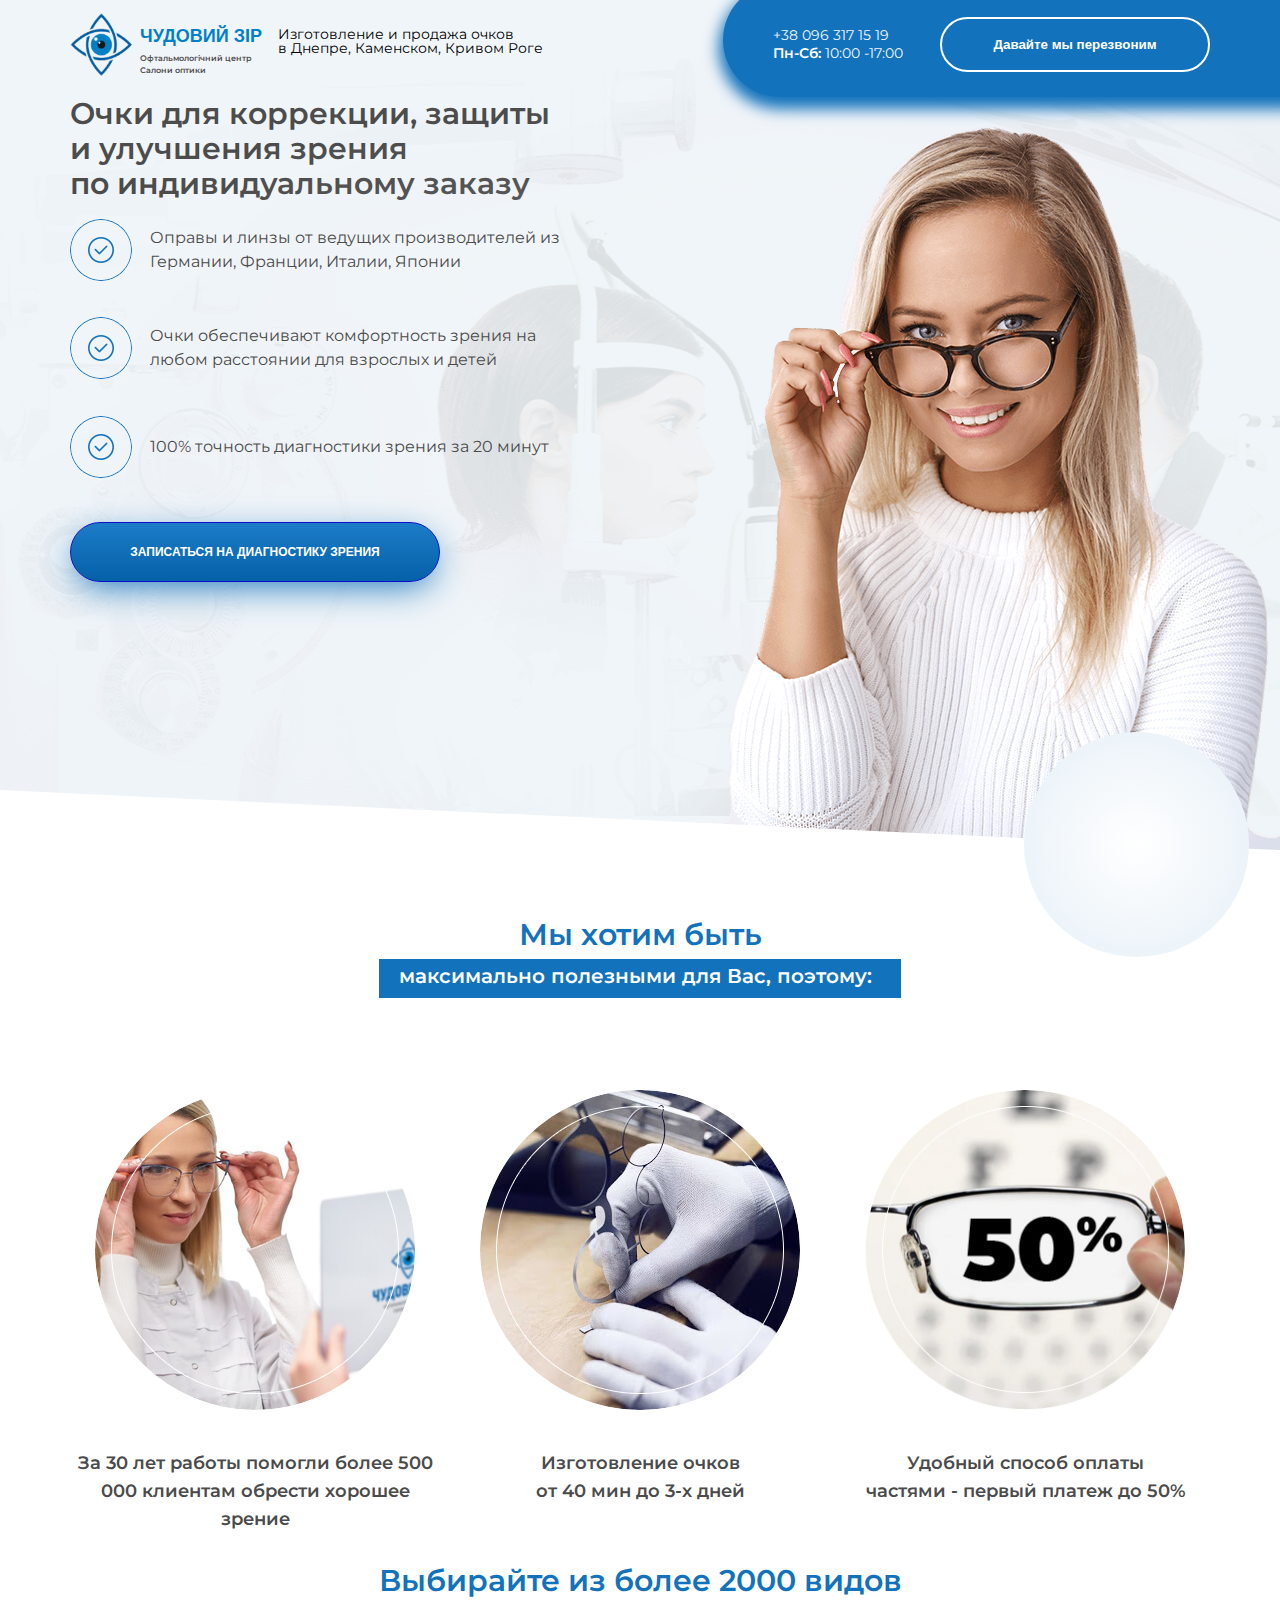
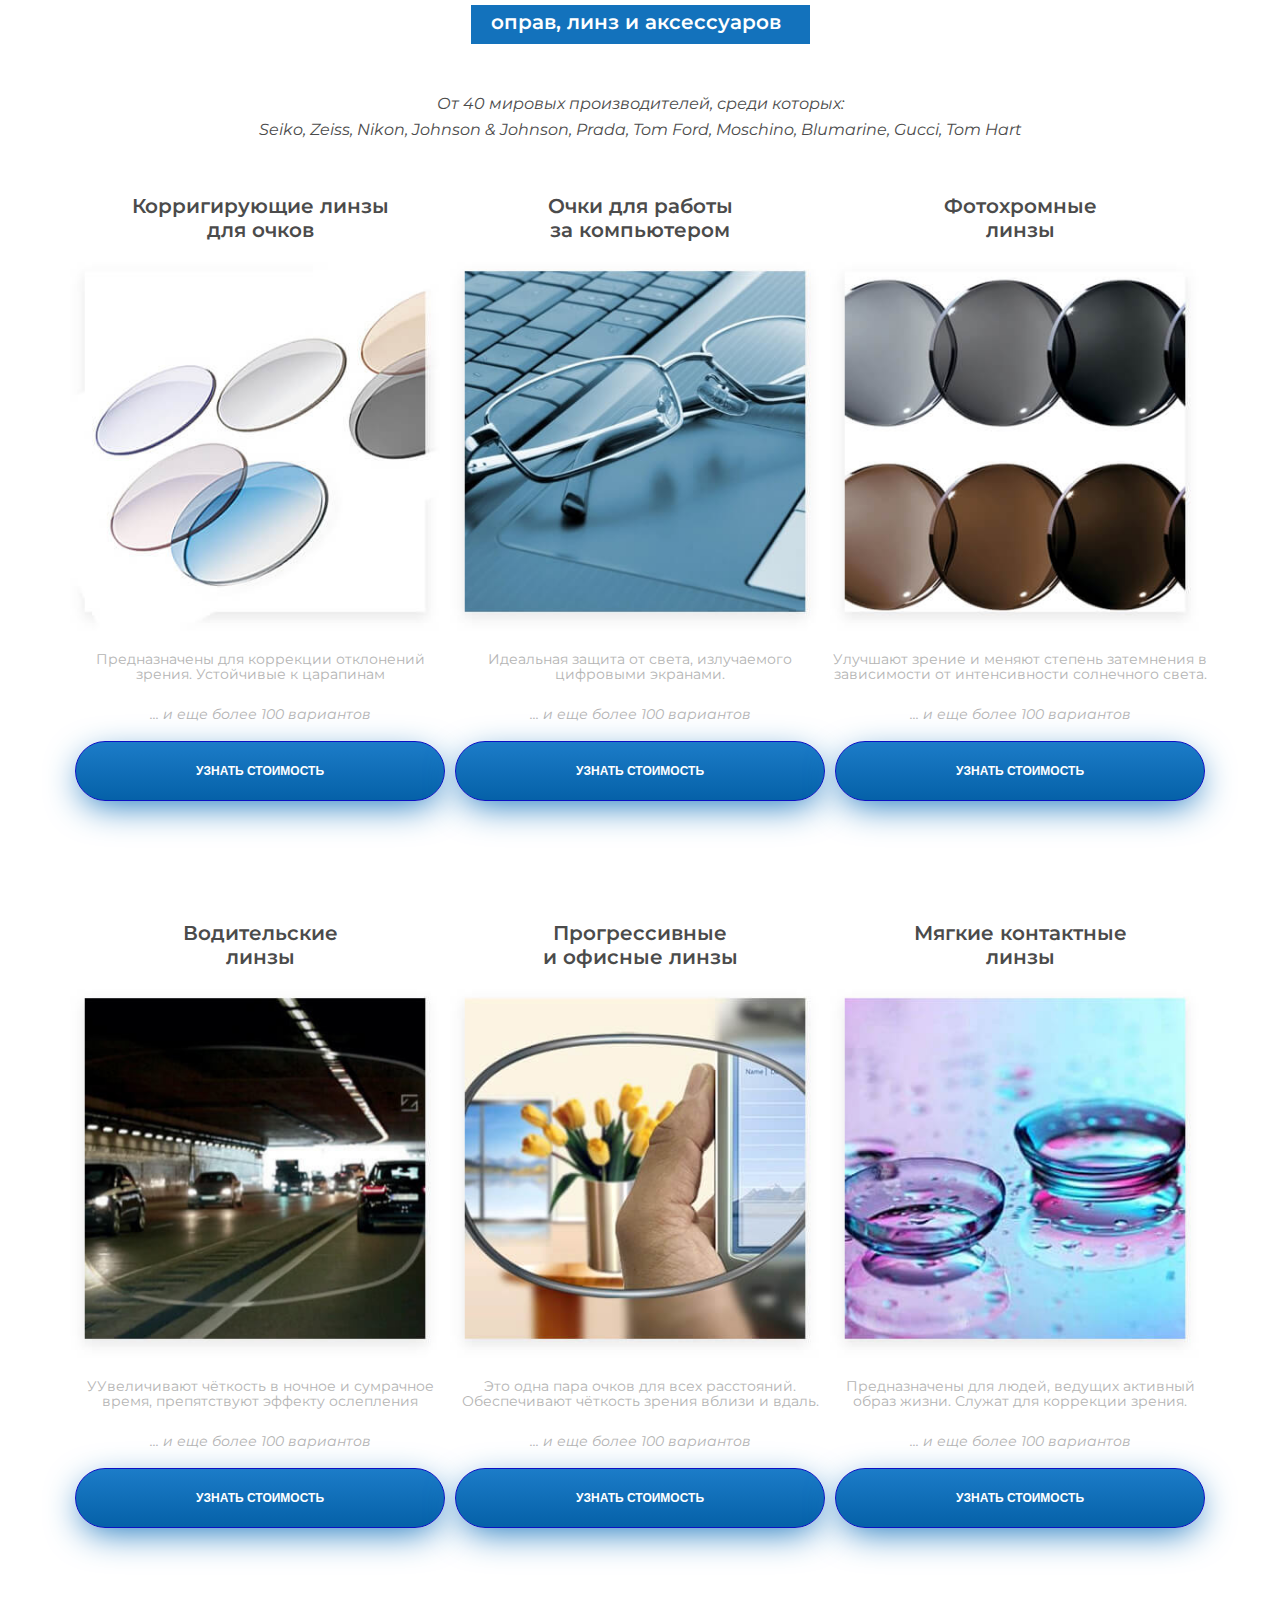
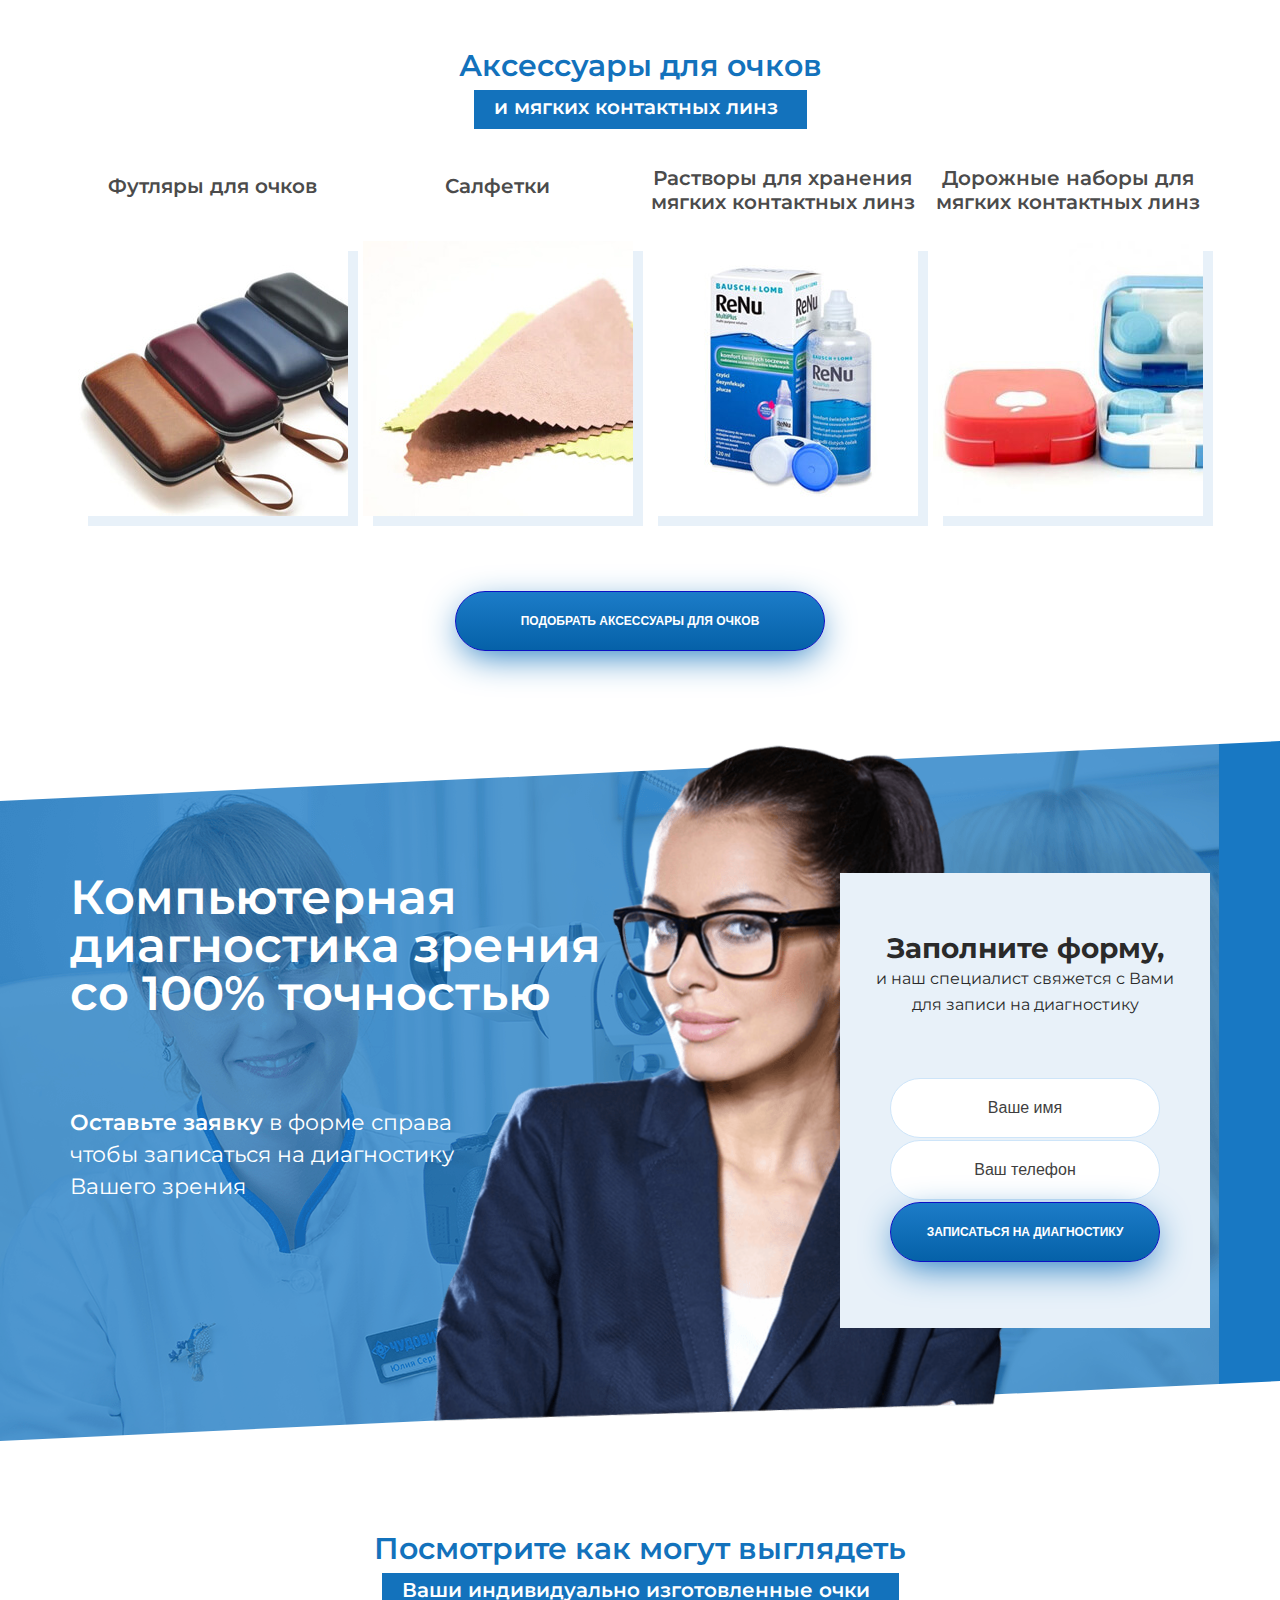
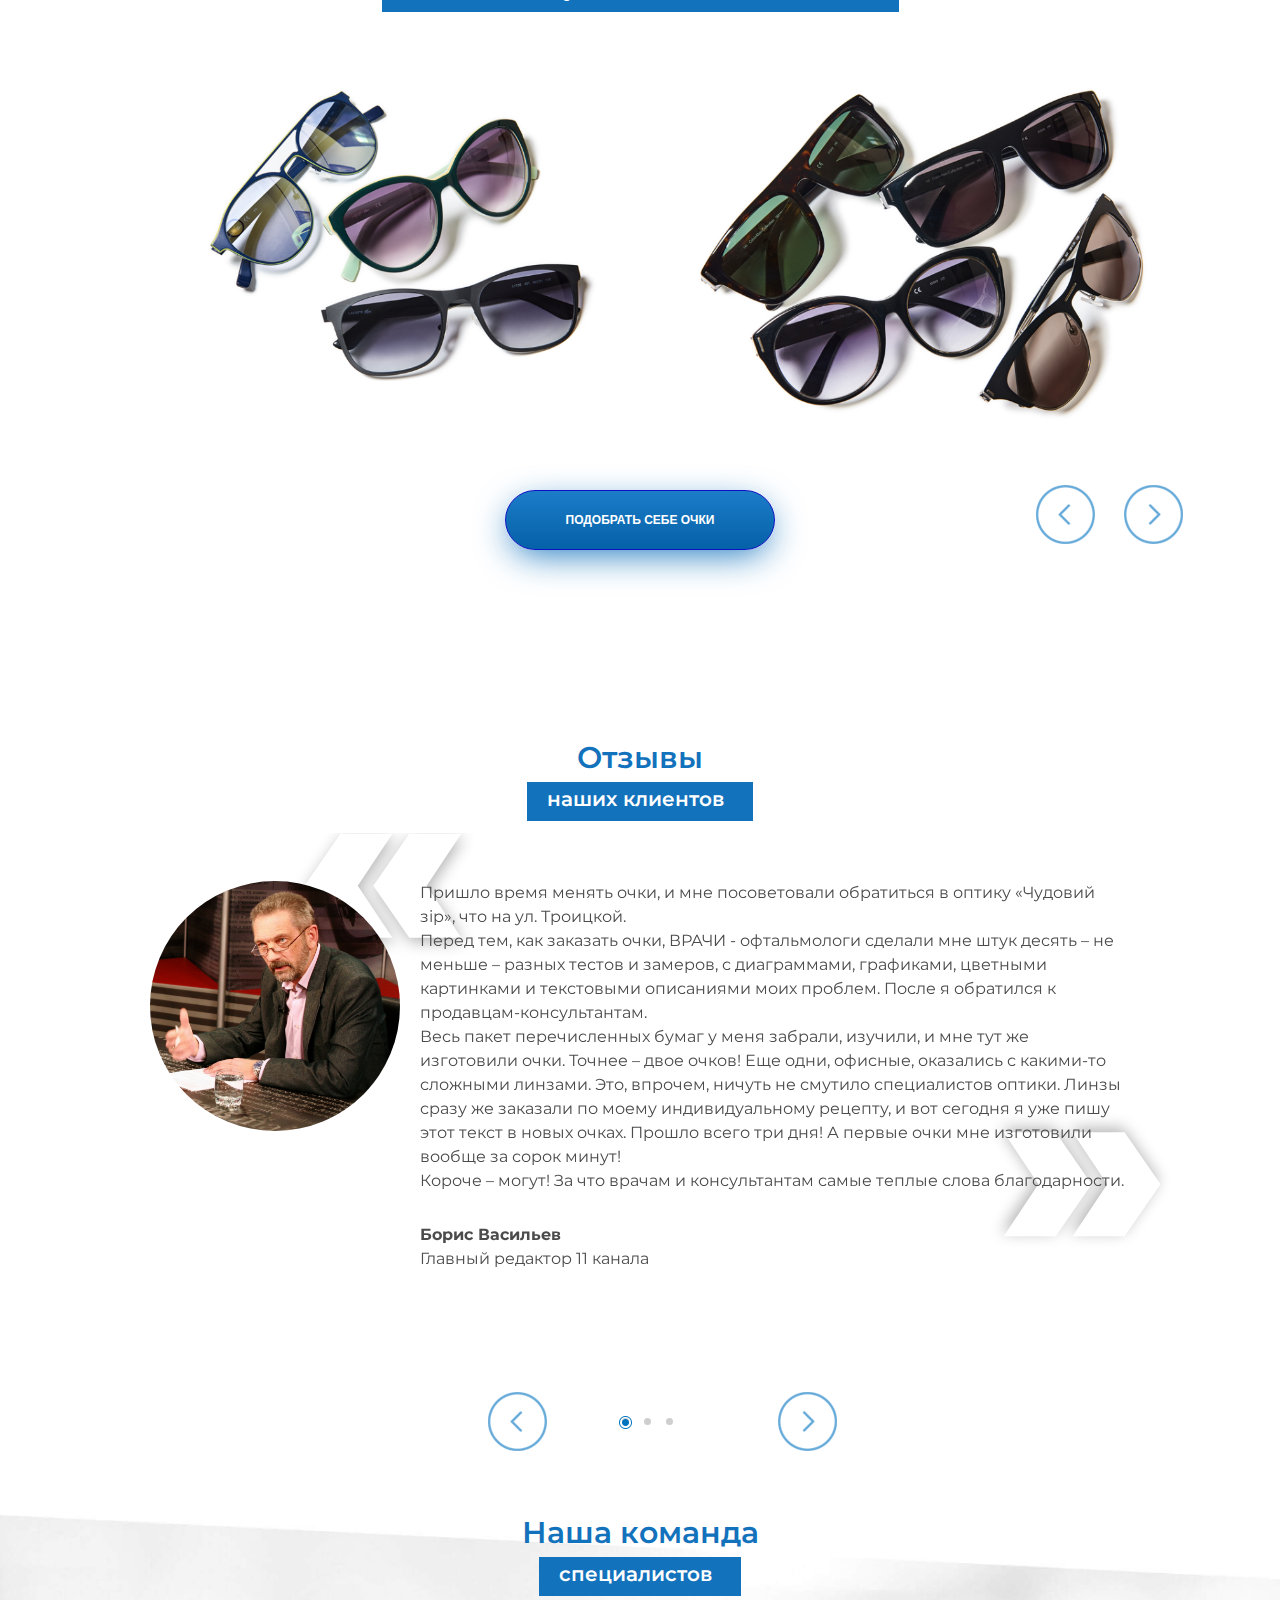
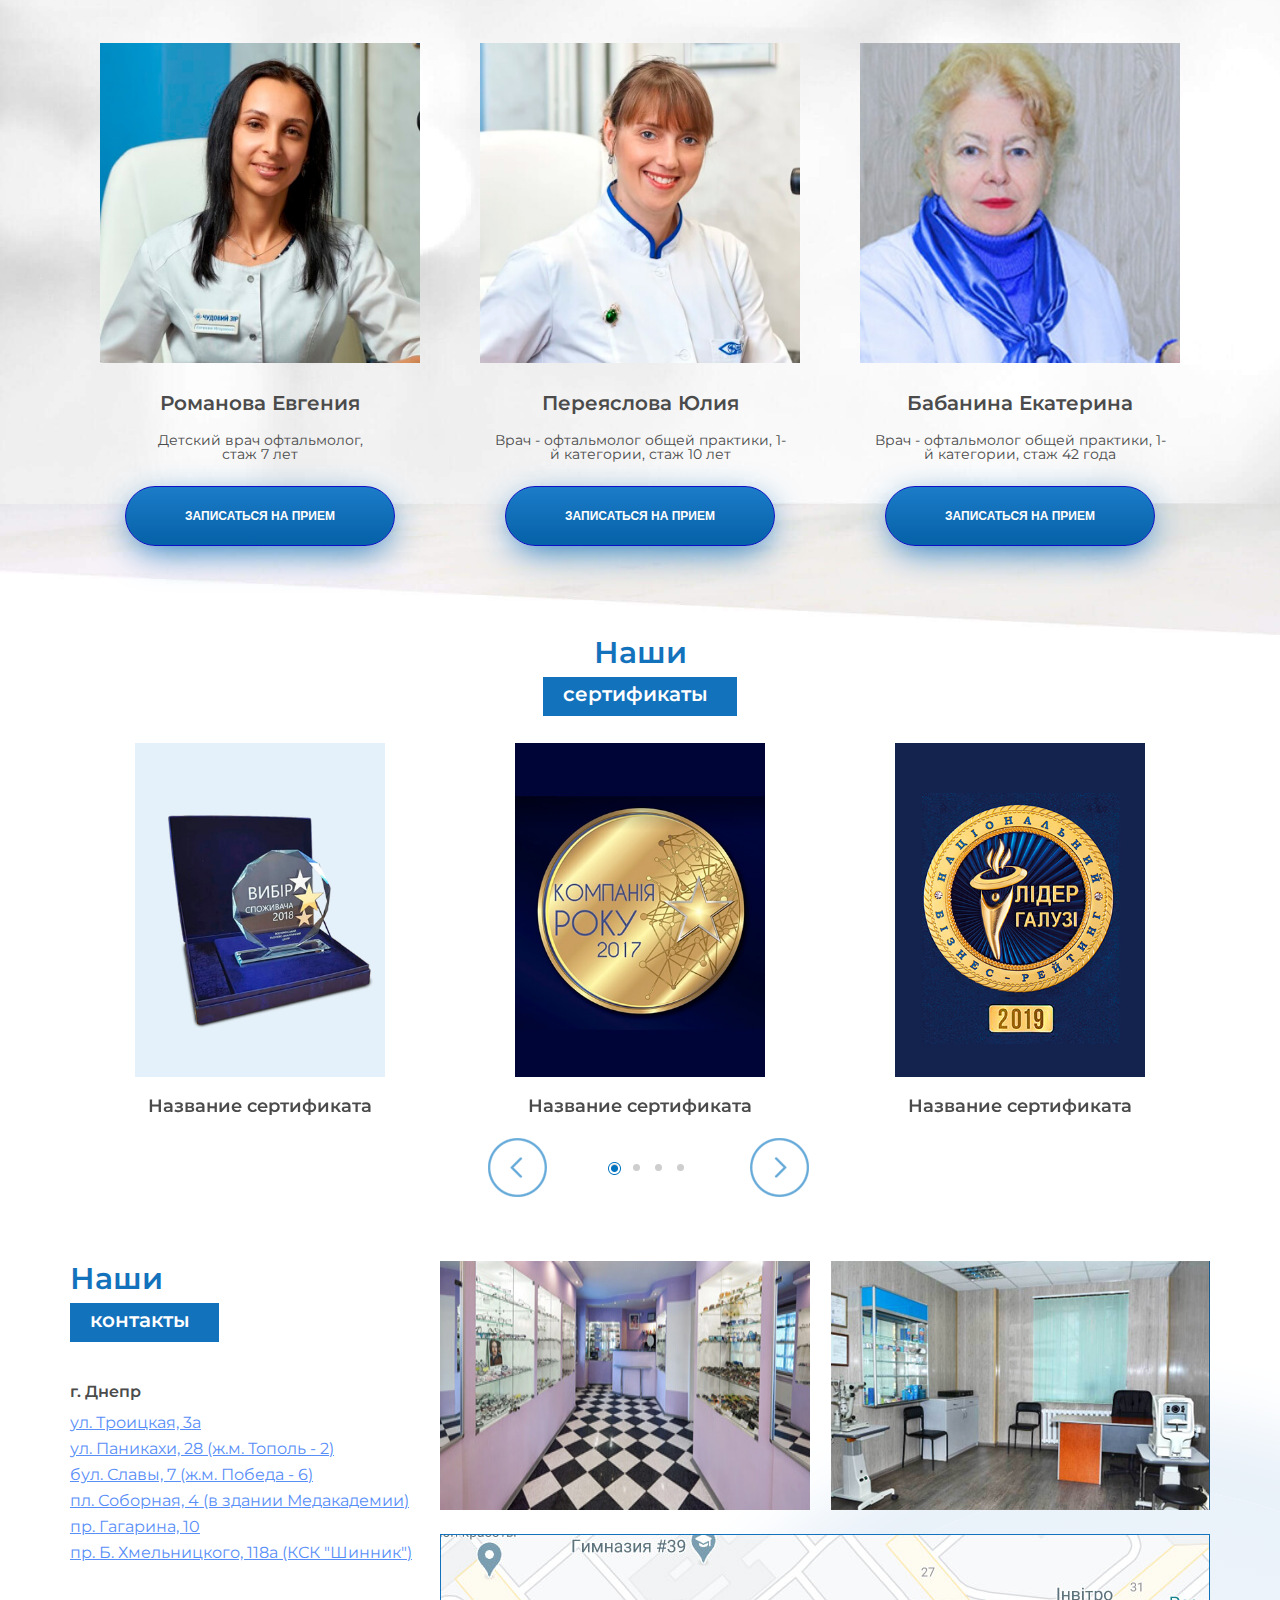
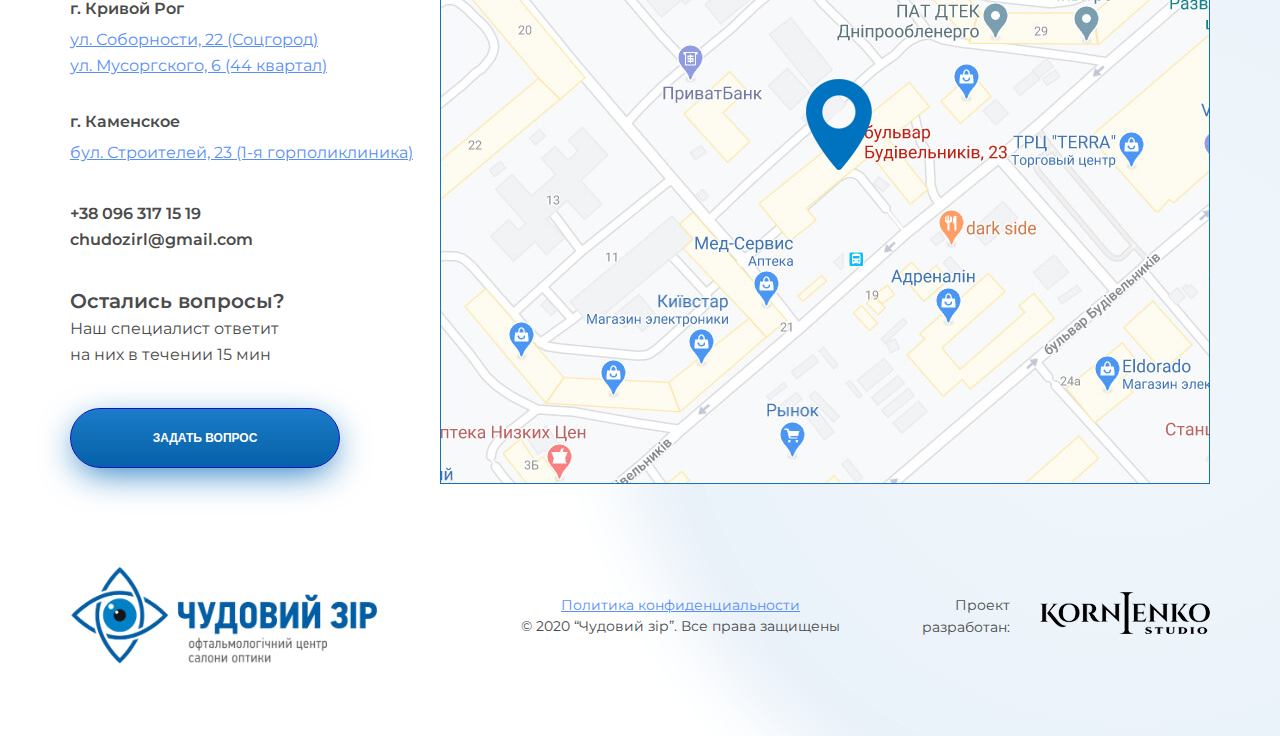
==== commit d93b2832: "review fix" ====
--- a/index.html
+++ b/index.html
@@ -15,33 +15,7 @@
 	 <div class="overlay js-overlay-action">
             <div class="popup js-popup-action">
                 <form class="popup-form" action="#">
-                    <div class="popup-slider">
-                        <div class="popup__item">
-                            <button class="btn-all popup-btn--callback" id="callback1">Давайте мы перезвоним</button>
-                            <button class="btn-all popup-btn btn--diagnostic" id="callback2">Записаться на диагностику зрения</button>
-                            <button class="btn-all popup-btn" id="callback3">Записаться на диагностику</button>
-                        </div>
-                        <div class="popup__item">
-                            <button class="btn-all popup-btn--callback" id="callback1">Давайте мы перезвоним</button>
-                            <button class="btn-all popup-btn btn--diagnostic" id="callback2">Записаться на диагностику зрения</button>
-                            <button class="btn-all popup-btn" id="callback3">Записаться на диагностику</button>
-                        </div>
-                        <div class="popup__item">
-                            <button class="btn-all popup-btn--callback" id="callback1">Давайте мы перезвоним</button>
-                            <button class="btn-all popup-btn btn--diagnostic" id="callback2">Записаться на диагностику зрения</button>
-                            <button class="btn-all popup-btn" id="callback3">Записаться на диагностику</button>
-                        </div>
-                        <div class="popup__item">
-                            <button class="btn-all popup-btn--callback" id="callback1">Давайте мы перезвоним</button>
-                            <button class="btn-all popup-btn btn--diagnostic" id="callback2">Записаться на диагностику зрения</button>
-                            <button class="btn-all popup-btn" id="callback3">Записаться на диагностику</button>
-                        </div>
-                        <div class="popup__item">
-                            <button class="btn-all popup-btn--callback" id="callback1">Давайте мы перезвоним</button>
-                            <button class="btn-all popup-btn btn--diagnostic" id="callback2">Записаться на диагностику зрения</button>
-                            <button class="btn-all popup-btn" id="callback3">Записаться на диагностику</button>
-                        </div>
-                    </div>
+                    
                 </form>
                 <div class="close-popup js-close-popup"></div>
             </div>
--- a/css/style.min.css
+++ b/css/style.min.css
@@ -52,7 +52,7 @@
 	left: 50%;
 	transform: translate(-50%, -50%);
 }
-.close-popup{
+/*.close-popup{
 	width: 40px;
 	height: 40px;
 	cursor: pointer;
@@ -81,111 +81,19 @@
 	top: 11px;
 	left: -4px;
 	transform: rotate(45deg);
-}
+}*/
+
+
+
 .popup-form{
   width: 100%;
   position: relative;
   display: block;
 }
-.popup-slider{
-  width: 440px;
-  height: 100%;
-}
-.popup__item{
-  width: 440px;
-  height: 370px;
-}
-
-
-.btn-all{
-  border-radius: 25px;
-  font-weight: bold;
-  height: 50px;
-  cursor: pointer;
-  margin-left: 35px;
-  transition: all ease .3s;
-}
-.btn-all:hover{
-  transform: scale(1.1);
-}
-
-.popup-btn--callback{
-  margin-top: 35px;
-  width: 270px;
-  font-size: 14px;
-  color: #99c9ee;
-  background-color: #fff;
-  border: 1px solid #99c9ee;
-  
-}
-.popup-btn{
-  width: 270px;
-  font-size: 12px;
-  text-transform: uppercase;
-  color: #fff;
-  background-color: #0a68b0;
-  border: none;
-  margin-top: 25px;
-}
-.btn--diagnostic{
-  width: 370px;
-}
-
-.popup__dots{
-  position: absolute;
-    left: 50%;
-    transform: translateX(-50%);
-        display: flex;
-        justify-content: center;
-        margin-top: -95px;
-    }
-
-.popup__dots button {
-    border: none;
-    background: #cecece;
-    border-radius: 50%;
-    font-size: 0;
-    height: 7px;
-    width: 7px;
-    margin-left: 15px;
-    padding: 0;
-}
-.slick-active{
-        position: relative;
-    }
-    .popup__dots .slick-active::after{
-        background-image: url(../images/dot-active.png);
-        background-repeat: no-repeat;
-
-        background-position: center;
-        content: "";
-        width: 13px;
-        height: 13px;
-        position: absolute;
-        top: 7px;
-        left: 12px;
-
-    }
-    .popup-arrows{
-    width: 55px;
-    height: 55px;
-  position: absolute;
-  cursor: pointer;
-  opacity: 0.6;
-  transition: all ease .3s;
-  z-index: 9;
-}
-.popup-arrows:hover{
-  opacity: 1;
-}
-    .popup-arrows__left{
-    left: 35px;
-      bottom: 55px;
-    }
-    .popup-arrows__right{
-    right: 35px;
-      bottom: 55px;
-    }
+
+
+
+
 
 /*END POPUP FORM*/
 .header-img--mob{
@@ -926,7 +834,7 @@
 	position: relative;
 	width: 980px;
 	margin: 48px auto 38px;
-	min-height: 400px;
+	min-height: 450px;
 }
 .slider-item__info-text{
 	position: absolute;
@@ -1978,19 +1886,8 @@
 .popup{
 	width: 320px;
 }
-.close-popup {
-    right: -15px;
-    top: 0px;
-    }
-.popup-slider {
-    width: 100%;
-}
-.btn--diagnostic {
-    width: 270px;
-}
-.btn-all {
-    margin-left: 25px;
-}
+
+
 }
 
 
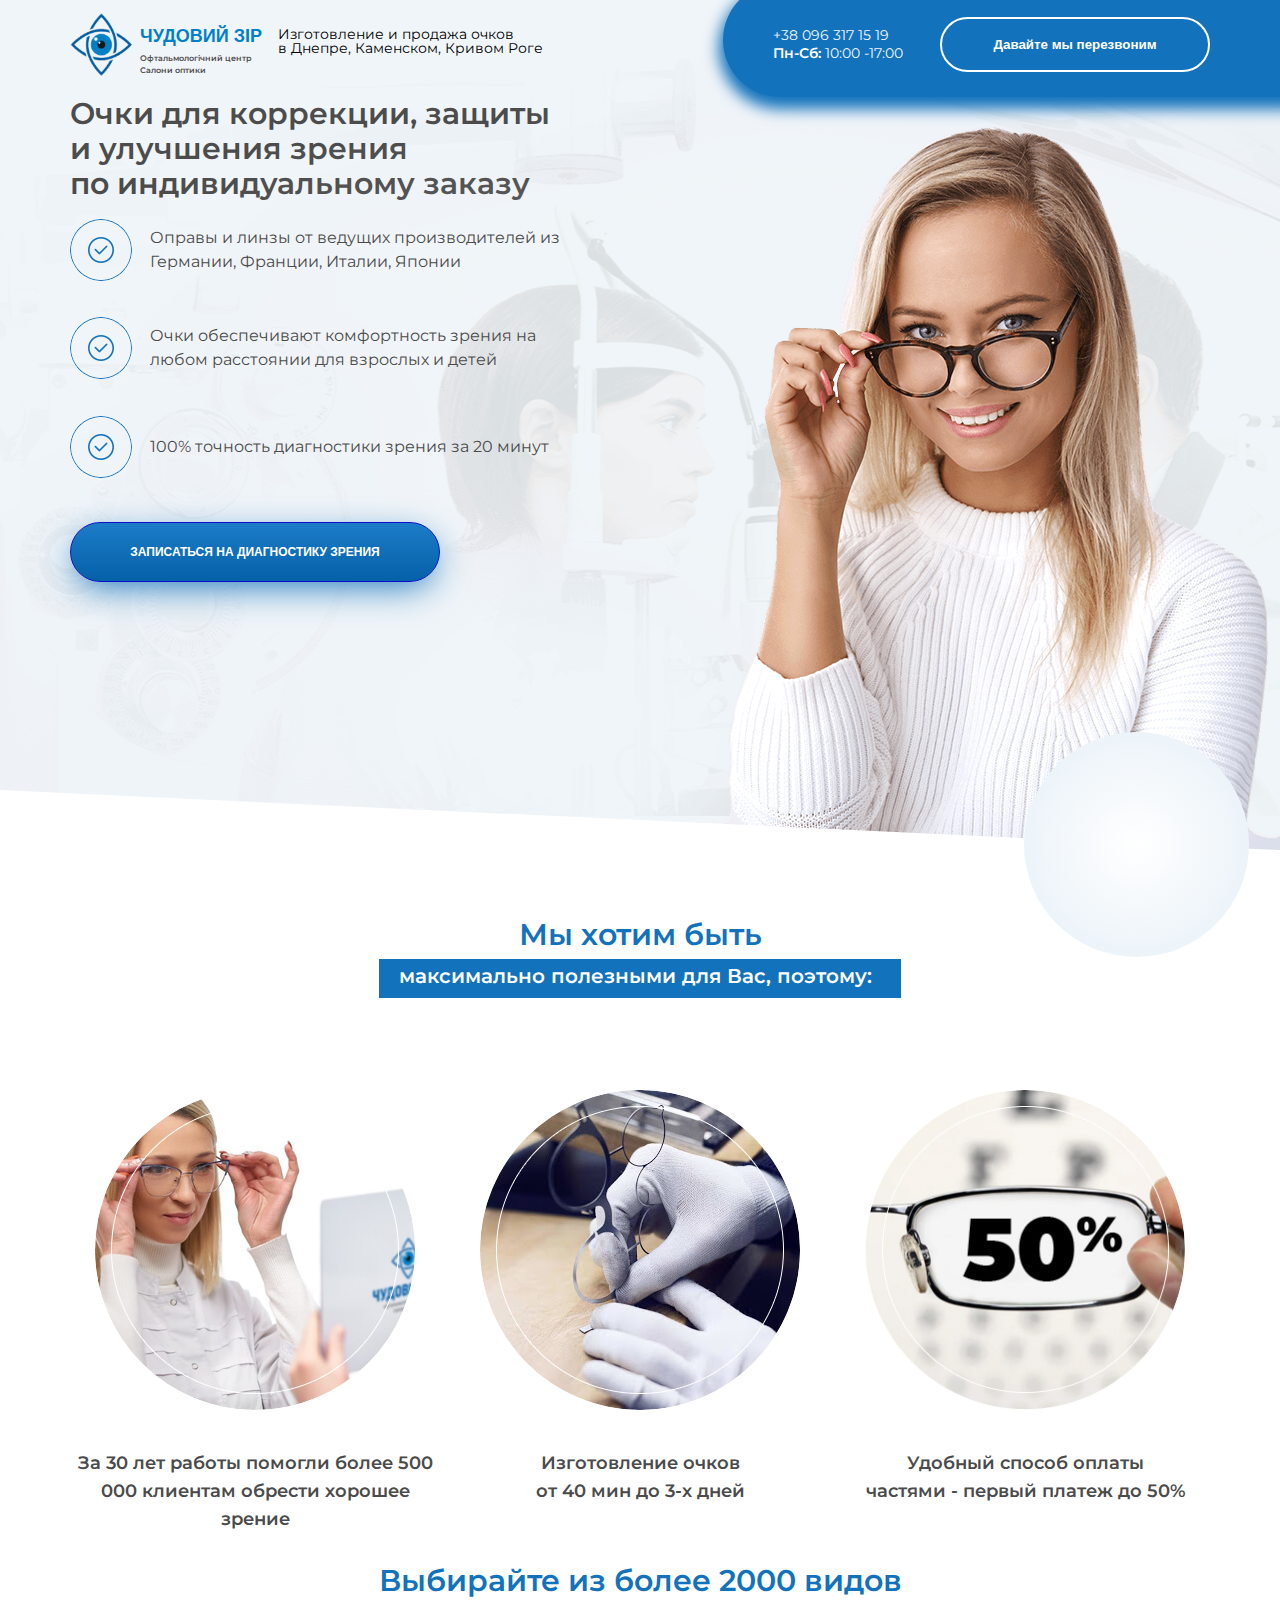
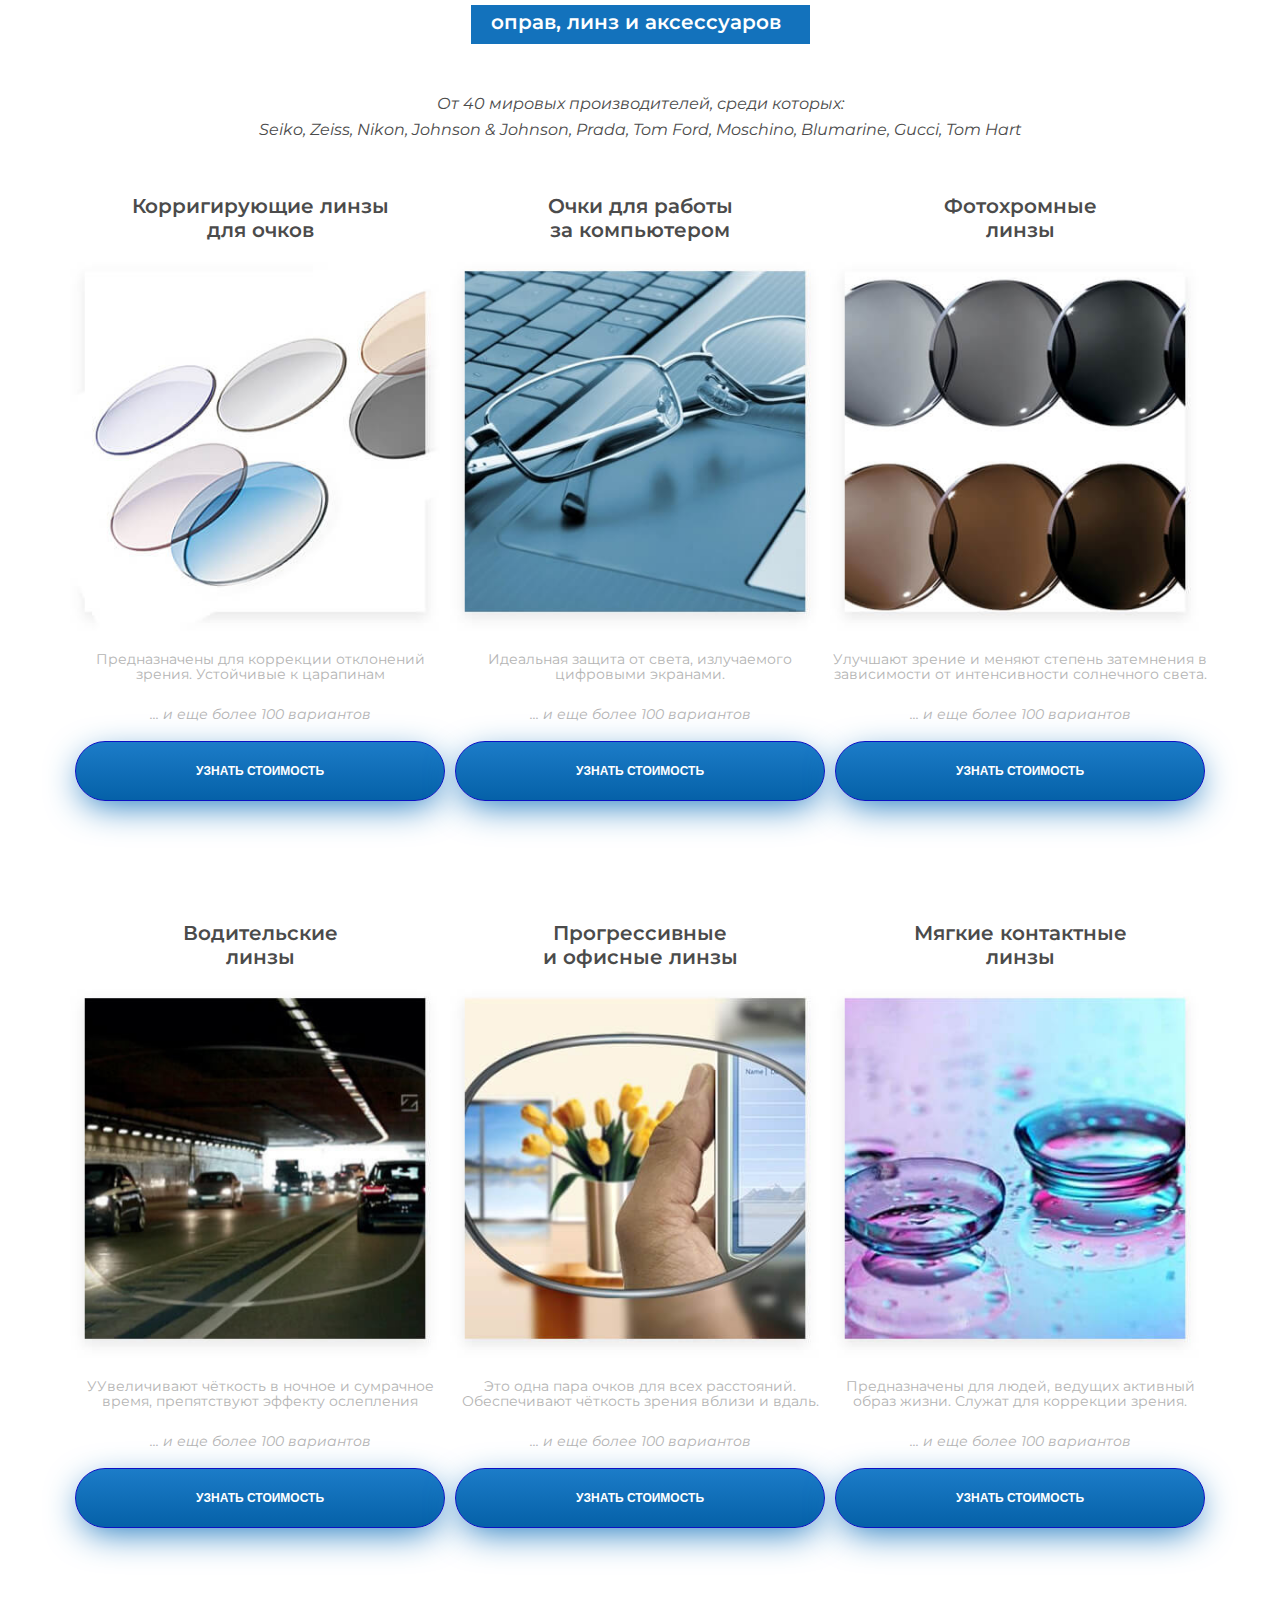
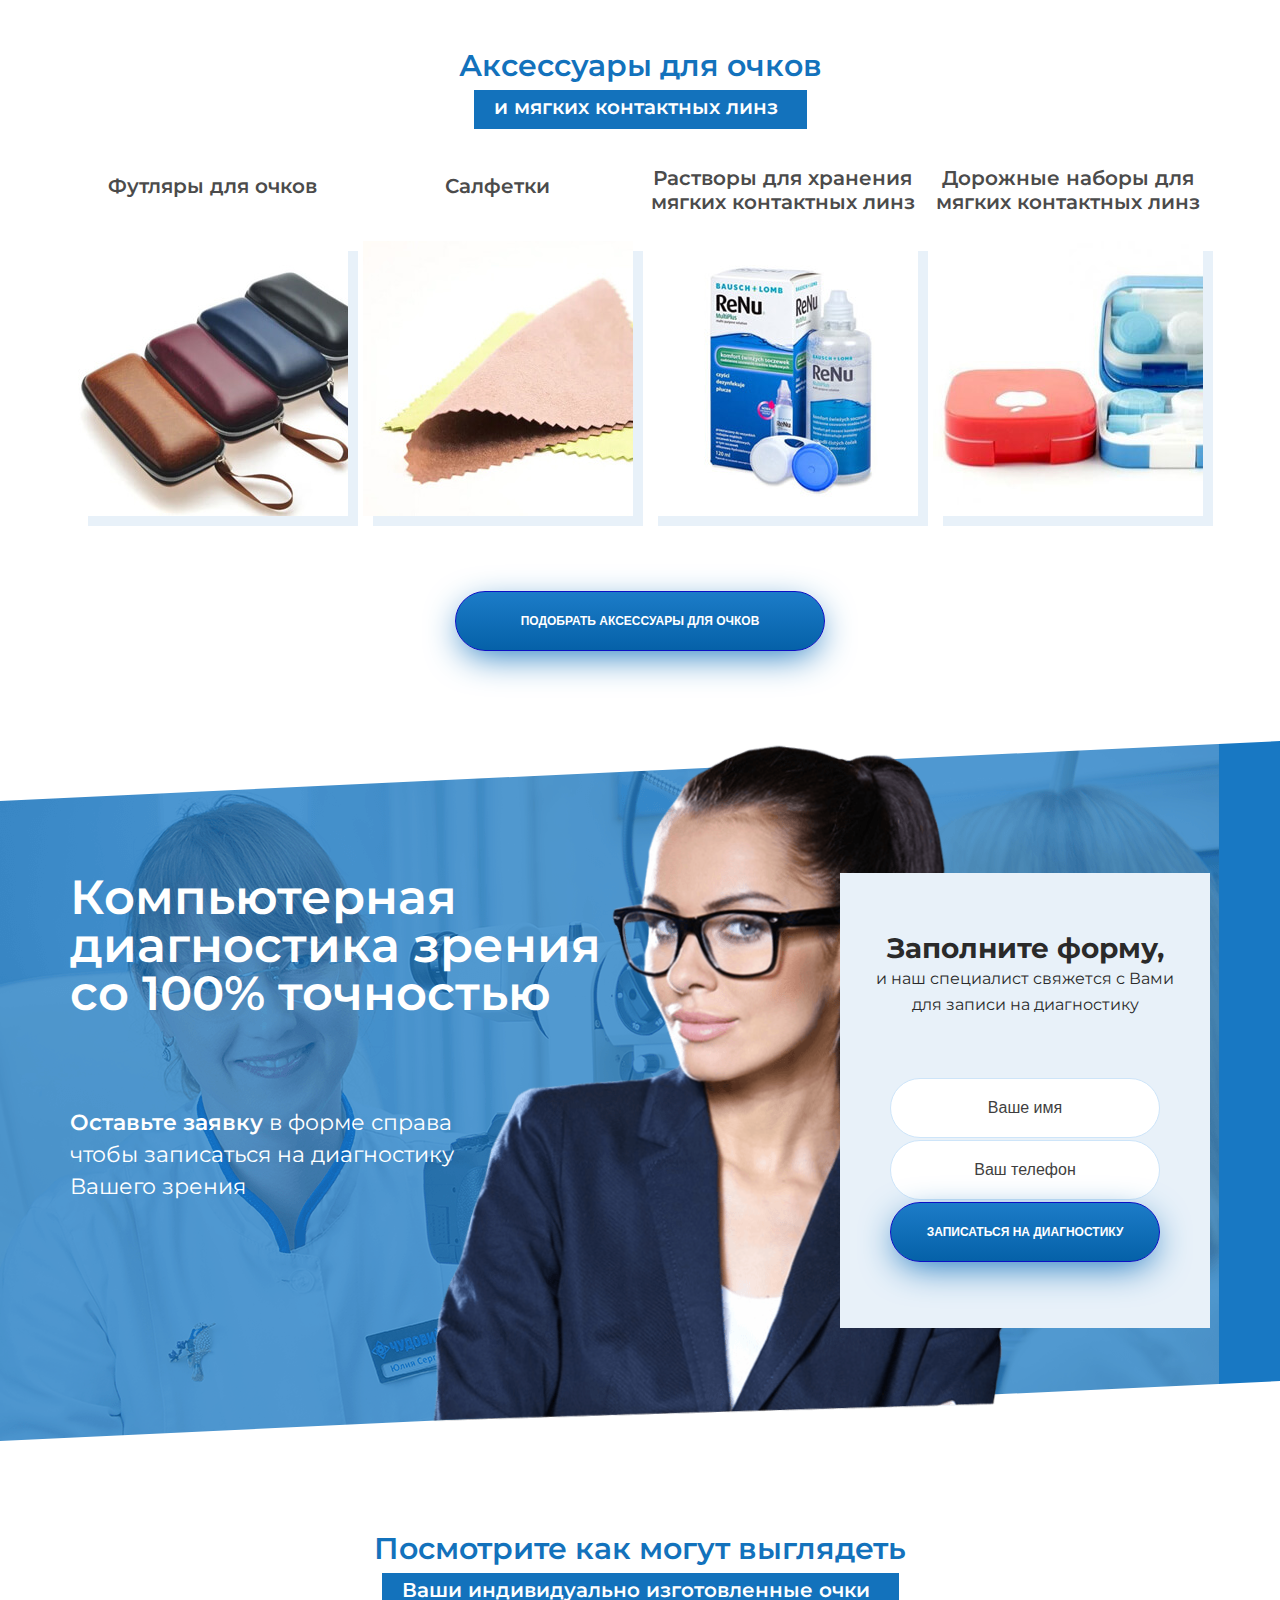
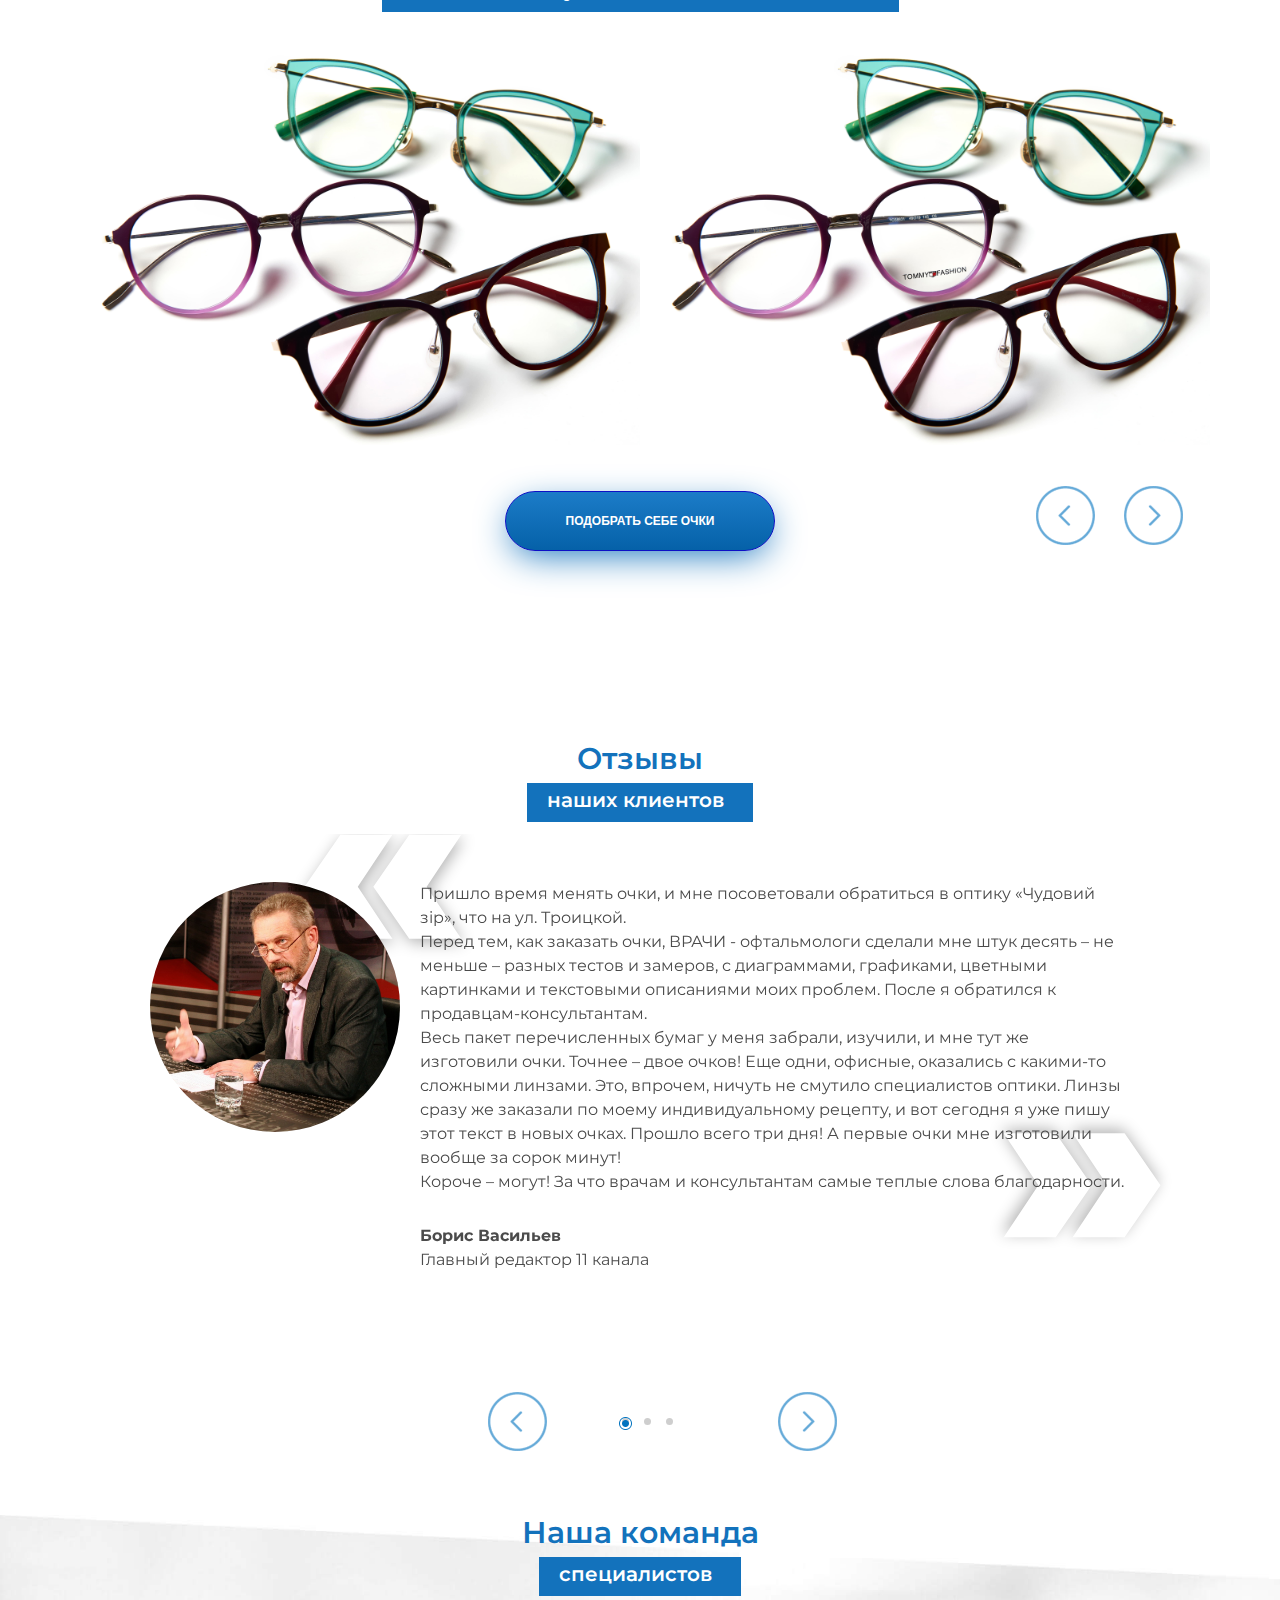
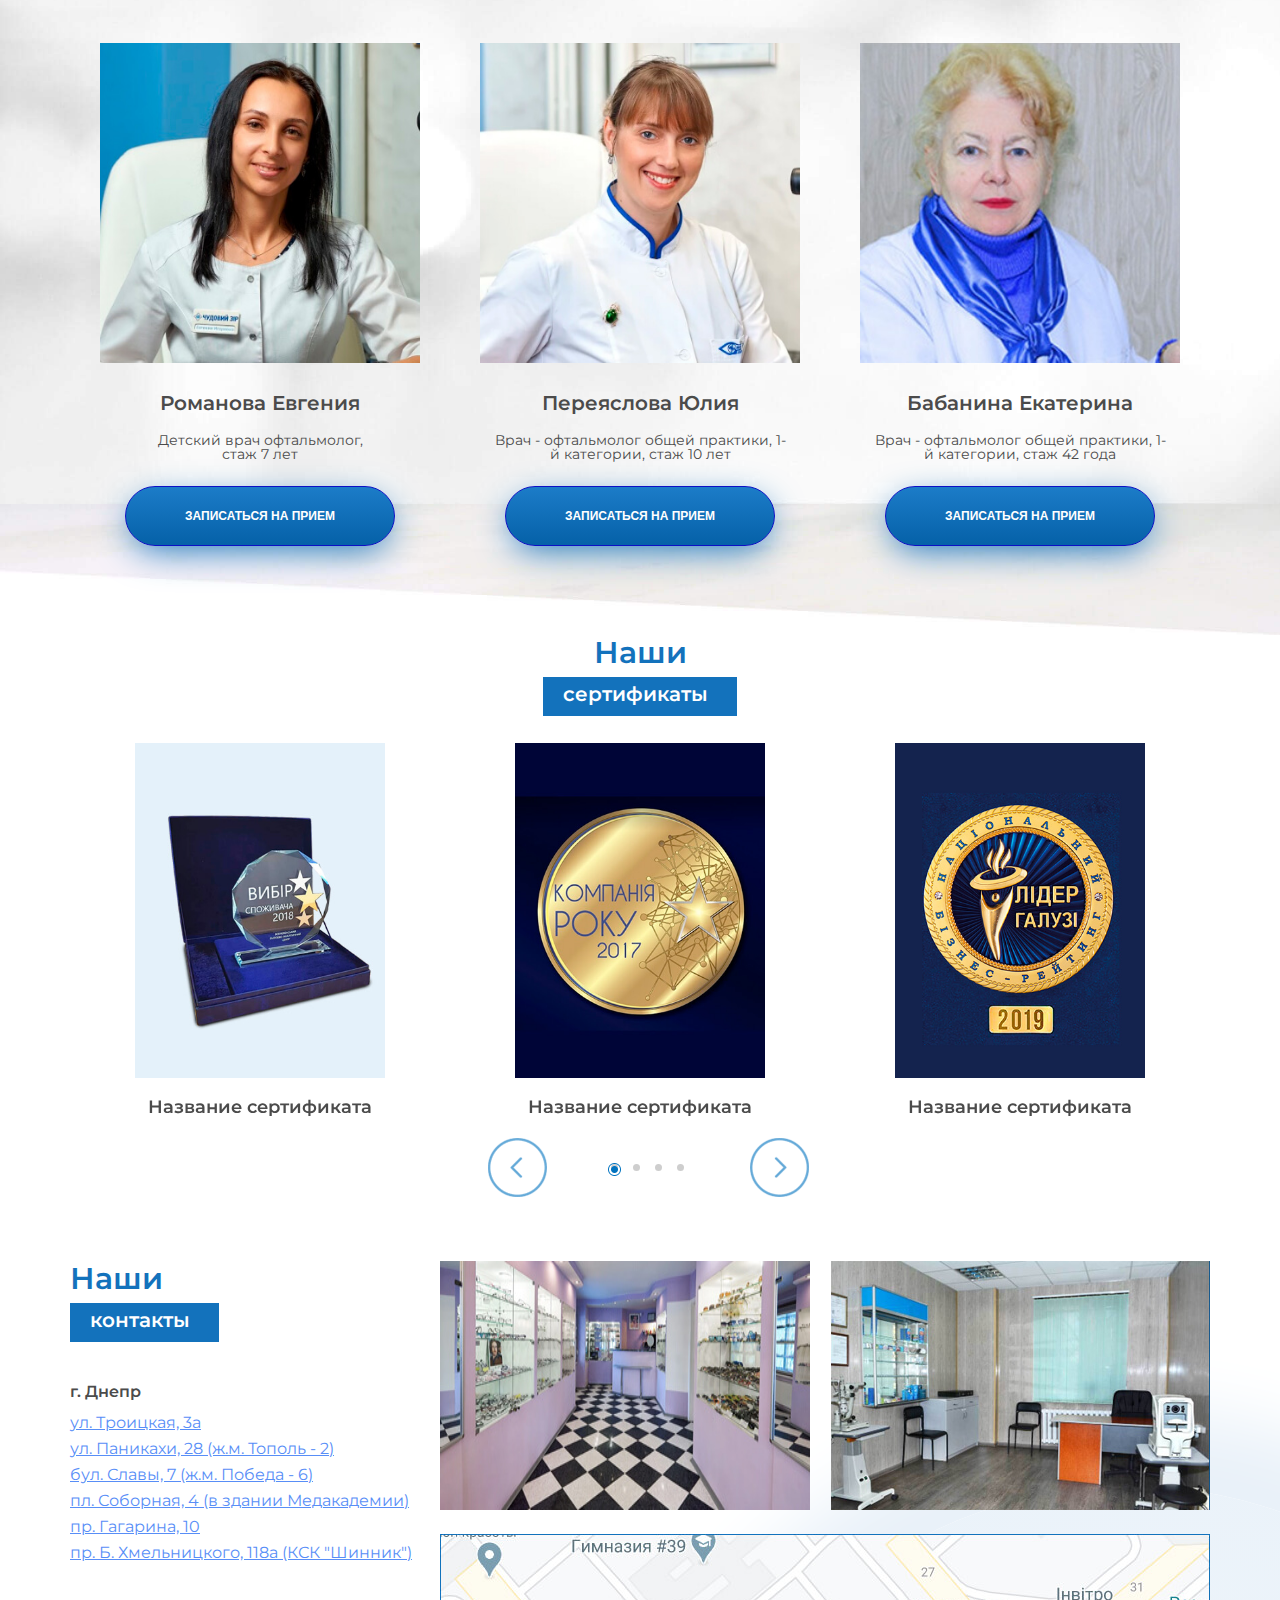
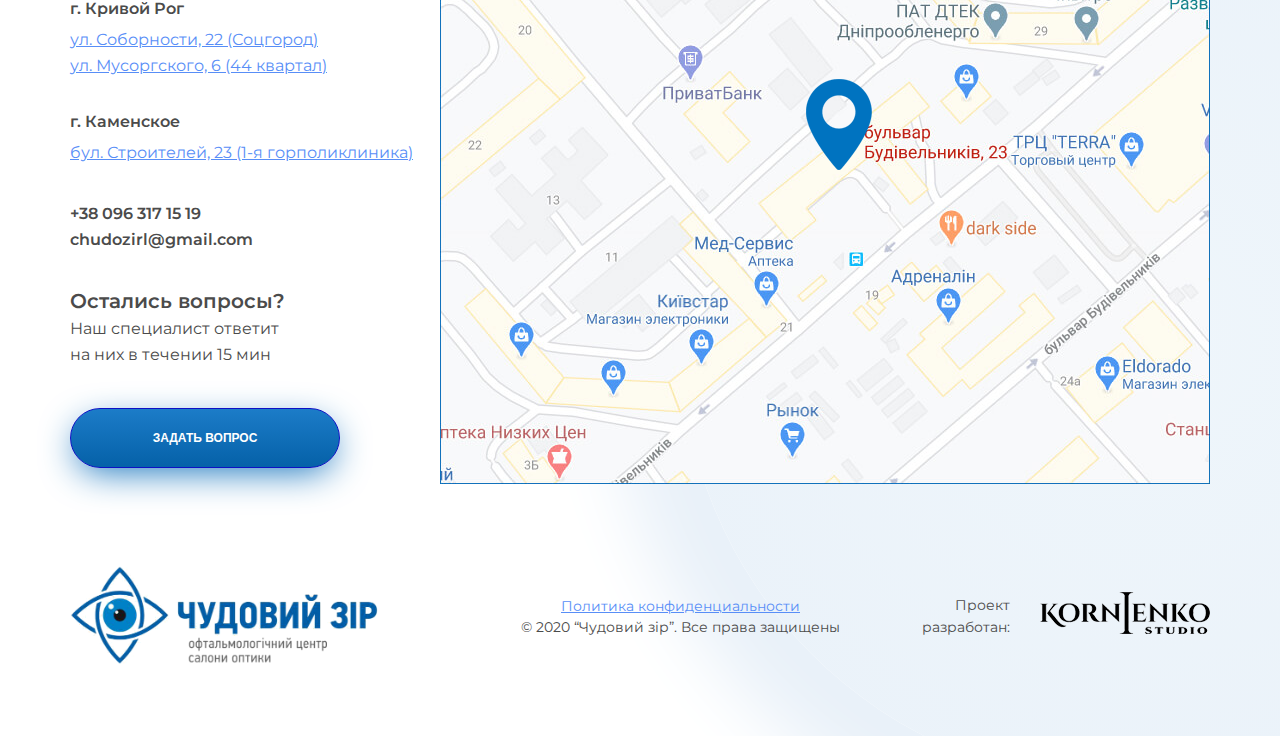
==== commit 013695d7: "add photo" ====
--- a/index.html
+++ b/index.html
@@ -13,13 +13,8 @@
 </head>
 <body>
 	 <div class="overlay js-overlay-action">
-            <div class="popup js-popup-action">
-                <form class="popup-form" action="#">
-                    
-                </form>
-                <div class="close-popup js-close-popup"></div>
-            </div>
-        </div>
+        
+    </div>
     <div class="wrapper">
         <!-- HEADER -->
         <header class="header">
@@ -58,7 +53,7 @@
                                 <a href="tel:+380963171519">+38 096 317 15 19</a><br>
                                 <span>Пн-Сб: </span>10:00 -17:00
                             </div> 
-                            <button class="js-callback header-btn">Давайте мы перезвоним</button>
+                            <button class="js-btnCallback header-btn">Давайте мы перезвоним</button>
                         </div>
                     </div>
                     <div class="header__content">
@@ -68,7 +63,7 @@
                             <li class="verification-item">Очки обеспечивают комфортность зрения на любом расстоянии для взрослых и детей</li>
                             <li class="verification-item">100% точность диагностики зрения за 20 минут</li>
                         </ul>
-                        <button class="js-callback btn btn-verification">Записаться на диагностику зрения</button>
+                        <button class="btn btn-verification js-btnDiagnostik">Записаться на диагностику зрения</button>
                     </div>
                 </div>
         </header> 
@@ -115,7 +110,7 @@
                         </div>
                         <div class="glasses-descr">Предназначены для коррекции отклонений зрения. Устойчивые к царапинам</div>
                         <p class="descr--mod">... и еще более 100 вариантов</p>
-                        <button class="js-getCoastBtn btn glasses-btn">Узнать стоимость</button>
+                        <button class="btn glasses-btn js-btnGlasses">Узнать стоимость</button>
                     </div>
                     <div class="glasses__item">
                         <h4 class="glasses__item-title">Очки для работы<br> за компьютером</h4>
@@ -124,7 +119,7 @@
                         </div>
                         <div class="glasses-descr">Идеальная защита от света, излучаемого цифровыми экранами.</div>
                         <p class="descr--mod">... и еще более 100 вариантов</p>
-                        <button class="js-getCoastBtn btn glasses-btn">Узнать стоимость</button>
+                        <button class="btn glasses-btn js-btnGlasses">Узнать стоимость</button>
                     </div>
                     <div class="glasses__item">
                         <h4 class="glasses__item-title">Фотохромные<br> линзы</h4>
@@ -133,7 +128,7 @@
                         </div>
                         <div class="glasses-descr">Улучшают зрение и меняют степень затемнения в зависимости от интенсивности солнечного света.</div>
                         <p class="descr--mod">... и еще более 100 вариантов</p>
-                        <button class="js-getCoastBtn btn glasses-btn">Узнать стоимость</button>
+                        <button class="btn glasses-btn js-btnGlasses">Узнать стоимость</button>
                     </div>
                     </div>
                     <div class="glasses-row">
@@ -147,7 +142,7 @@
                         </div>
                         <div class="glasses-descr">УУвеличивают чёткость в ночное и сумрачное время, препятствуют эффекту ослепления</div>
                         <p class="descr--mod">... и еще более 100 вариантов</p>
-                        <button class="js-getCoastBtn btn glasses-btn">Узнать стоимость</button>
+                        <button class="btn glasses-btn js-btnGlasses">Узнать стоимость</button>
                     </div>
                     <div class="glasses__item">
                         <h4 class="glasses__item-title">Прогрессивные<br> и офисные линзы</h4>
@@ -156,7 +151,7 @@
                         </div>
                         <div class="glasses-descr">Это одна пара очков для всех расстояний. Обеспечивают чёткость зрения вблизи и вдаль.</div>
                         <p class="descr--mod">... и еще более 100 вариантов</p>
-                        <button class="js-getCoastBtn btn glasses-btn">Узнать стоимость</button>
+                        <button class="btn glasses-btn js-btnGlasses">Узнать стоимость</button>
                     </div>
                     <div class="glasses__item">
                         <h4 class="glasses__item-title">Мягкие контактные<br> линзы</h4>
@@ -166,7 +161,7 @@
 
                         <div class="glasses-descr">Предназначены для людей, ведущих активный образ жизни. Служат для коррекции зрения.</div>
                         <p class="descr--mod">... и еще более 100 вариантов</p>
-                        <button class="js-getCoastBtn btn glasses-btn">Узнать стоимость</button>
+                        <button class="btn glasses-btn js-btnGlasses">Узнать стоимость</button>
                     </div>
                 </div>
             </div>
@@ -203,7 +198,7 @@
                         <img src="images/accessories-10.jpg" alt="" class="axessories-item--img">
                     </div>
                 </div>
-                <button class="js-getAxessories btn axessories-btn">Подобрать аксессуары для очков</button>
+                <button class="btn axessories-btn js-btnAxessories">Подобрать аксессуары для очков</button>
             </div>
         </section>
         <!-- DIAGNOSTIK -->
@@ -221,11 +216,11 @@
                     <div class="diagnostik-title">Компьютерная диагностика зрения со 100% точностью</div>
                     <div class="diagnostik-descr"><span>Оставьте заявку</span> в форме справа чтобы записаться на диагностику Вашего зрения</div>
                 </div>
-                <form class="form diagnostik-form">
+                <form class="form diagnostik-form" method="post" action="mail.php">
                     <div class="form-title"><span> Заполните форму,<br></span> и наш специалист свяжется с Вами для записи на диагностику</div>
                     <input class="form-input" type="text" placeholder="Ваше имя">
-                    <input class="form-input" type="text" placeholder="Ваш телефон">
-                    <button class="js-callback btn form-btn">Записаться на диагностику</button>
+                    <input class="form-input" type="tel" placeholder="Ваш телефон">
+                    <button class="btn form-btn" type="submit">Записаться на диагностику</button>
                 </form>
             </div>
         </section>
@@ -236,38 +231,74 @@
                 <div class="glasses-slider__container">
                     <div class="glasses-slider">
                         <div class="glasses-slider__item">
-                            <img class="glasses-slider-img" src="images/slide-glass-1.png" alt="slide-glass">
-                        </div>
-                        <div class="glasses-slider__item">
-                            <img class="glasses-slider-img" src="images/slide-glass-2.png" alt="slide-glass">
-                        </div>
-                        <div class="glasses-slider__item">
-                            <img class="glasses-slider-img" src="images/slide-glass-3.png" alt="slide-glass">
-                        </div>
-                        <div class="glasses-slider__item">
-                            <img class="glasses-slider-img" src="images/slide-glass-4.png" alt="slide-glass">
-                        </div>
-                        <div class="glasses-slider__item">
-                            <img class="glasses-slider-img" src="images/slide-glass-5.png" alt="slide-glass">
-                        </div>
-                        <div class="glasses-slider__item">
-                            <img class="glasses-slider-img" src="images/slide-glass-6.png" alt="slide-glass">
-                        </div>
-                        <div class="glasses-slider__item">
-                            <img class="glasses-slider-img" src="images/slide-glass-7.png" alt="slide-glass">
-                        </div>
-                        <div class="glasses-slider__item">
-                            <img class="glasses-slider-img" src="images/slide-glass-10.png" alt="slide-glass">
-                        </div>
-                        <div class="glasses-slider__item">
-                            <img class="glasses-slider-img" src="images/slide-glass-9.png" alt="slide-glass">
-                        </div>
-                        <div class="glasses-slider__item">
-                            <img class="glasses-slider-img" src="images/slide-glass-8.png" alt="slide-glass">
+                            <img class="glasses-slider-img" src="images/slide-glass-1.jpg" alt="slide-glass">
+                        </div>
+                        <div class="glasses-slider__item">
+                            <img class="glasses-slider-img" src="images/slide-glass-2.jpg" alt="slide-glass">
+                        </div>
+                        <div class="glasses-slider__item">
+                            <img class="glasses-slider-img" src="images/slide-glass-3.jpg" alt="slide-glass">
+                        </div>
+                        <div class="glasses-slider__item">
+                            <img class="glasses-slider-img" src="images/slide-glass-4.jpg" alt="slide-glass">
+                        </div>
+                        <div class="glasses-slider__item">
+                            <img class="glasses-slider-img" src="images/slide-glass-5.jpg" alt="slide-glass">
+                        </div>
+                        <div class="glasses-slider__item">
+                            <img class="glasses-slider-img" src="images/slide-glass-6.jpg" alt="slide-glass">
+                        </div>
+                        <div class="glasses-slider__item">
+                            <img class="glasses-slider-img" src="images/slide-glass-7.jpg" alt="slide-glass">
+                        </div>
+                        <div class="glasses-slider__item">
+                            <img class="glasses-slider-img" src="images/slide-glass-8.jpg" alt="slide-glass">
+                        </div>
+                        <div class="glasses-slider__item">
+                            <img class="glasses-slider-img" src="images/slide-glass-9.jpg" alt="slide-glass">
+                        </div>
+                        <div class="glasses-slider__item">
+                            <img class="glasses-slider-img" src="images/slide-glass-10.jpg" alt="slide-glass">
+                        </div>
+                        <div class="glasses-slider__item">
+                            <img class="glasses-slider-img" src="images/slide-glass-11.jpg" alt="slide-glass">
+                        </div>
+                        <div class="glasses-slider__item">
+                            <img class="glasses-slider-img" src="images/slide-glass-12.jpg" alt="slide-glass">
+                        </div>
+                        <div class="glasses-slider__item">
+                            <img class="glasses-slider-img" src="images/slide-glass-13.jpg" alt="slide-glass">
+                        </div>
+                        <div class="glasses-slider__item">
+                            <img class="glasses-slider-img" src="images/slide-glass-14.jpg" alt="slide-glass">
+                        </div>
+                        <div class="glasses-slider__item">
+                            <img class="glasses-slider-img" src="images/slide-glass-15.jpg" alt="slide-glass">
+                        </div>
+                        <div class="glasses-slider__item">
+                            <img class="glasses-slider-img" src="images/slide-glass-16.jpg" alt="slide-glass">
+                        </div>
+                        <div class="glasses-slider__item">
+                            <img class="glasses-slider-img" src="images/slide-glass-17.jpg" alt="slide-glass">
+                        </div>
+                        <div class="glasses-slider__item">
+                            <img class="glasses-slider-img" src="images/slide-glass-18.jpg" alt="slide-glass">
+                        </div>
+                        <div class="glasses-slider__item">
+                            <img class="glasses-slider-img" src="images/slide-glass-19.jpg" alt="slide-glass">
+                        </div>
+                        <div class="glasses-slider__item">
+                            <img class="glasses-slider-img" src="images/slide-glass-20.jpg" alt="slide-glass">
+                        </div>
+                        <div class="glasses-slider__item">
+                            <img class="glasses-slider-img" src="images/slide-glass-21.jpg" alt="slide-glass">
+                        </div>
+                        <div class="glasses-slider__item">
+                            <img class="glasses-slider-img" src="images/slide-glass-22.jpg" alt="slide-glass">
                         </div>
                     </div>  
                 </div>
-                <button class="js-getSpectacles btn slider-glasses-btn">Подобрать себе очки</button>
+                <button class="btn slider-glasses-btn js-btnSpectacles">Подобрать себе очки</button>
             </div>
         </section>
         <!-- REVIEW -->
@@ -363,21 +394,21 @@
                                 <img src="images/team-1.jpg" alt="images/team-1.jpg">
                             </div>
                             <div class="team__info-text"><span>Романова Евгения</span><p> Детский врач офтальмолог,<br> стаж 7 лет</p></div>
-                            <button class="js-appointment btn team-btn">Записаться на прием</button>
+                            <button class="btn team-btn js-btnTeam">Записаться на прием</button>
                         </div>
                         <div class="team__info-item">
                             <div class="team__info-photo">
                                 <img src="images/team-2.jpg" alt="images/team-2.jpg">
                             </div>
                             <div class="team__info-text"><span>Переяслова Юлия</span><p> Врач - офтальмолог общей практики, 1-й категории, стаж 10 лет</p></div>
-                            <button class="js-appointment btn team-btn">Записаться на прием</button>
+                            <button class="btn team-btn js-btnTeam">Записаться на прием</button>
                         </div>
                         <div class="team__info-item">
                             <div class="team__info-photo">
                                 <img src="images/team-3.jpg" alt="images/team-3.jpg">
                             </div>
                             <div class="team__info-text"><span>Бабанина Екатерина</span><p> Врач - офтальмолог общей практики, 1-й категории, стаж 42 года</p></div>
-                            <button class="js-appointment btn team-btn">Записаться на прием</button>
+                            <button class="btn team-btn js-btnTeam">Записаться на прием</button>
                         </div>
                     </div>
                 </div>
@@ -444,7 +475,7 @@
                     </ul>
                     <div class="callback">
                         <p class="callback-text"><span>Остались вопросы?</span><br> Наш специалист ответит<br> на них в течении 15 мин</p>
-                        <button class="js-question btn contacts-btn">
+                        <button class="btn contacts-btn js-btnQuestion">
                             Задать вопрос
                         </button>
                     </div>
@@ -480,6 +511,7 @@
     </div> 
     <script src="js/jquery351.js"></script>
     <script src="js/slick.min.js"></script>
+    <script src="js/popup.js"></script>
     <script src="js/main.js"></script>
 </body>
 </html>
--- a/css/style.min.css
+++ b/css/style.min.css
@@ -41,55 +41,93 @@
 	top: 0;
 	left: 0;
 	display: none;
-	z-index: 10;
+	z-index: 25;
 }
 .popup{
-	width: 440px;
-    height: 370px;
-	background-color: #fff;
+	width: 370px;
+    height: 555px;
+	background-color: #eaedf1;
 	position: absolute;
 	top: 50%;
 	left: 50%;
 	transform: translate(-50%, -50%);
-}
-/*.close-popup{
-	width: 40px;
-	height: 40px;
+	text-align: center;
+}
+.popup__form{
+	padding: 60px 39px 65px 39px;
+	  width: 100%;
+  	position: relative;
+  	display: block;
+}
+.form-text{
+	font-size: 16px;
+	line-height: 26px;
+	margin-top: 20px;
+	margin-bottom: 45px;
+}
+.popup__form-title{
+	font-size: 28px;
+	line-height: 30px;
+	color: #2a2a2a;
+	font-weight: bold;
+}
+.popup__form-input{
+	width: 270px;
+	height: 60px;
+	border-radius: 35px;
+	background: linear-gradient(to top, #f3f4f5, #f3f5f6);
+	text-align: center;
+    outline: none;
+    font-size: 14px;
+    color: #3f3f3f;
+    border: 1px solid #f0f5f9;
+    cursor: pointer;
+	margin-bottom: 13px;
+}
+
+
+.popup__form-input::placeholder{
+    color: #3f3f3f;
+    font-size: 14px;
+}
+.popup__form-input:focus::-webkit-input-placeholder { color:transparent; }
+.popup__form-input:focus:-moz-placeholder { color:transparent; } /* FF 4-18 */
+.popup__form-input:focus::-moz-placeholder { color:transparent; } /* FF 19+ */
+.popup__form-input:focus:-ms-input-placeholder { color:transparent; } /* IE 10+ */
+
+
+.close-popup{
+	width: 20px;
+	height: 20px;
 	cursor: pointer;
 	position: absolute;
-	right: 4px;
-	top: 40px;
+	right: 15px;
+	top: 15px;
 	z-index: 20;
 
 }
 .close-popup:before{
 	content: '';
-	background-color: #000;
+	background-color: #fff;
 	position: absolute;
 	height: 1px;
-	width: 31px;
+	width: 20px;
 	top: 11px;
 	left: -4px;
 	transform: rotate(-45deg);
 }
 .close-popup:after{
 	content: '';
-	background-color: #000;
+	background-color: #fff;
 	position: absolute;
 	height: 1px;
-	width: 31px;
+	width: 20px;
 	top: 11px;
 	left: -4px;
 	transform: rotate(45deg);
-}*/
-
-
-
-.popup-form{
-  width: 100%;
-  position: relative;
-  display: block;
-}
+}
+
+
 
 
 
@@ -714,6 +752,7 @@
 .form-input:focus:-moz-placeholder { color:transparent; } /* FF 4-18 */
 .form-input:focus::-moz-placeholder { color:transparent; } /* FF 19+ */
 .form-input:focus:-ms-input-placeholder { color:transparent; } /* IE 10+ */
+
 .diagnostik-container{
 	width: 1170px;
 }
@@ -1776,11 +1815,6 @@
 	width: 270px;
 }
 
-
-
-
-    
-
 .review__slider-item {
     width: 320px;
     }
@@ -1809,6 +1843,11 @@
 	}
 }
 @media(max-width: 500px){
+
+	.popup__form {
+    padding: 60px 12px 65px 12px;
+
+}
 	.header-img--3mob {
     right: -25%;
     width: 66%;
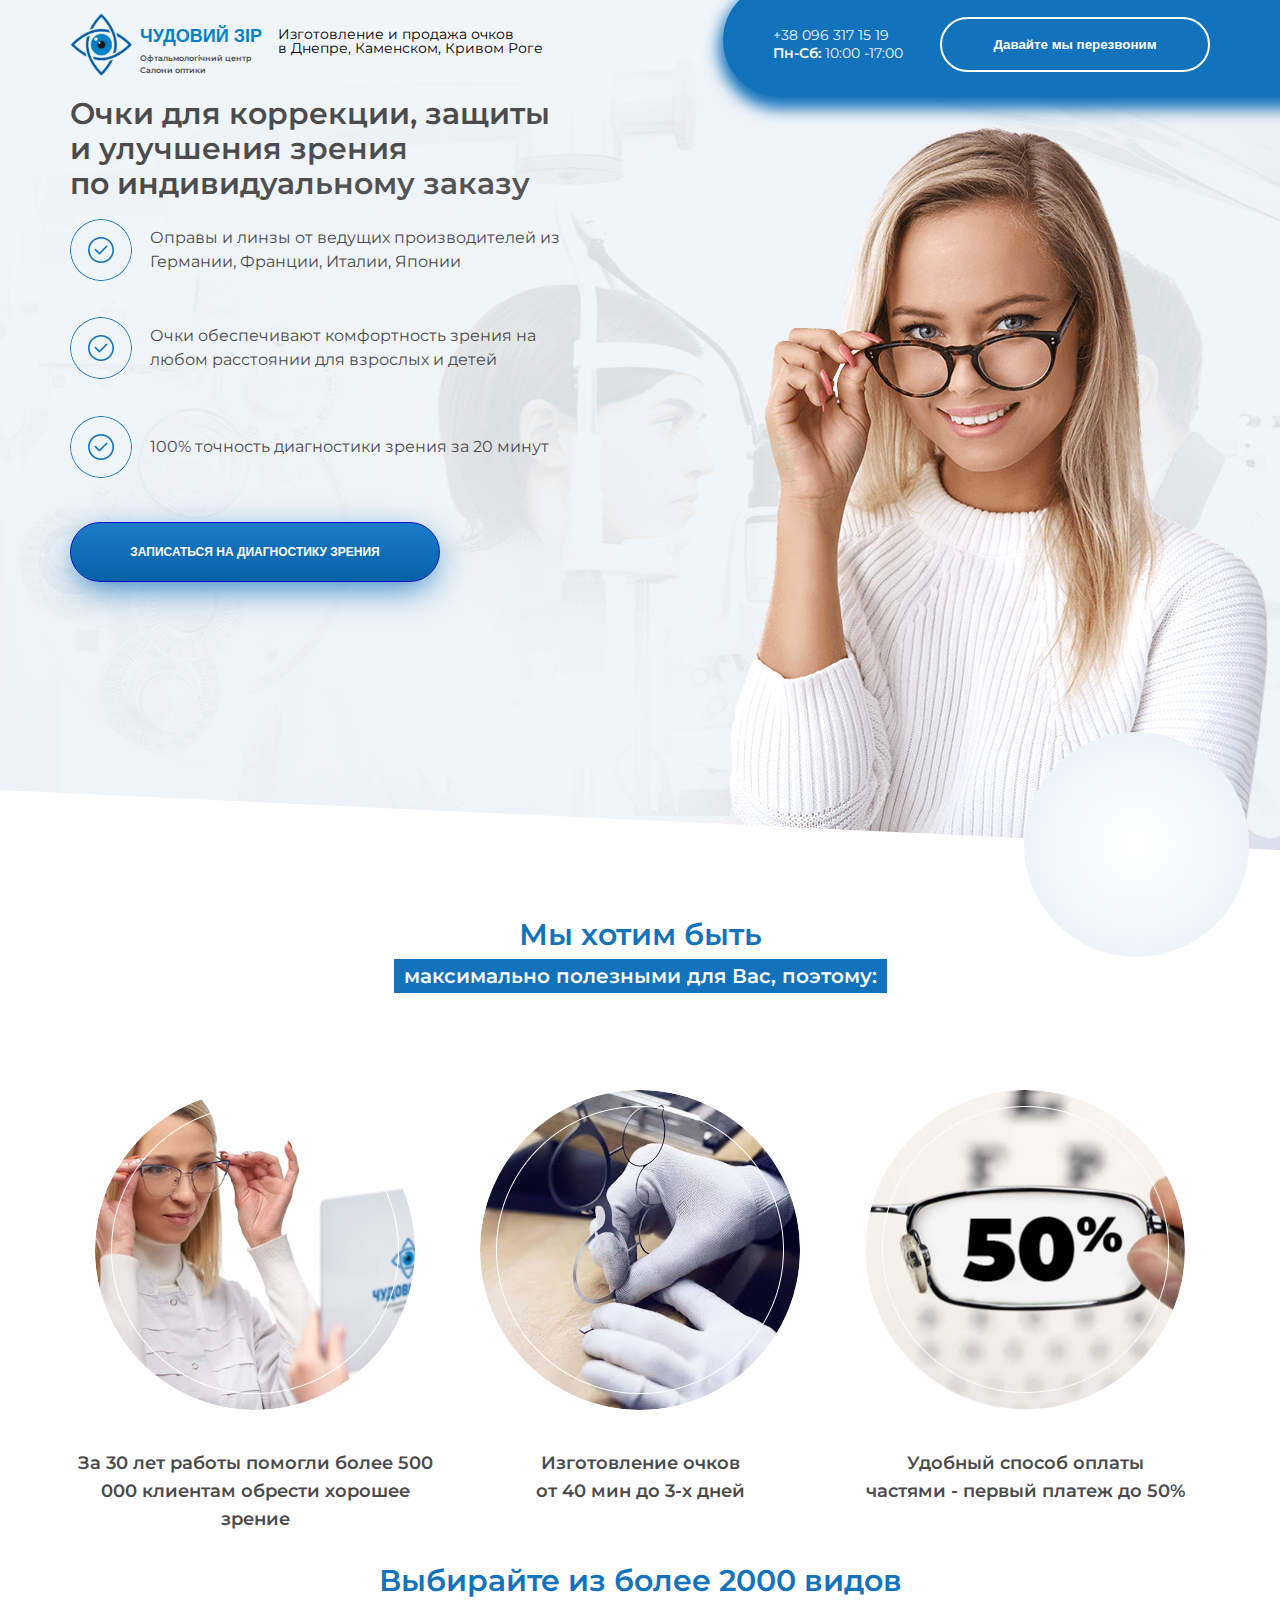
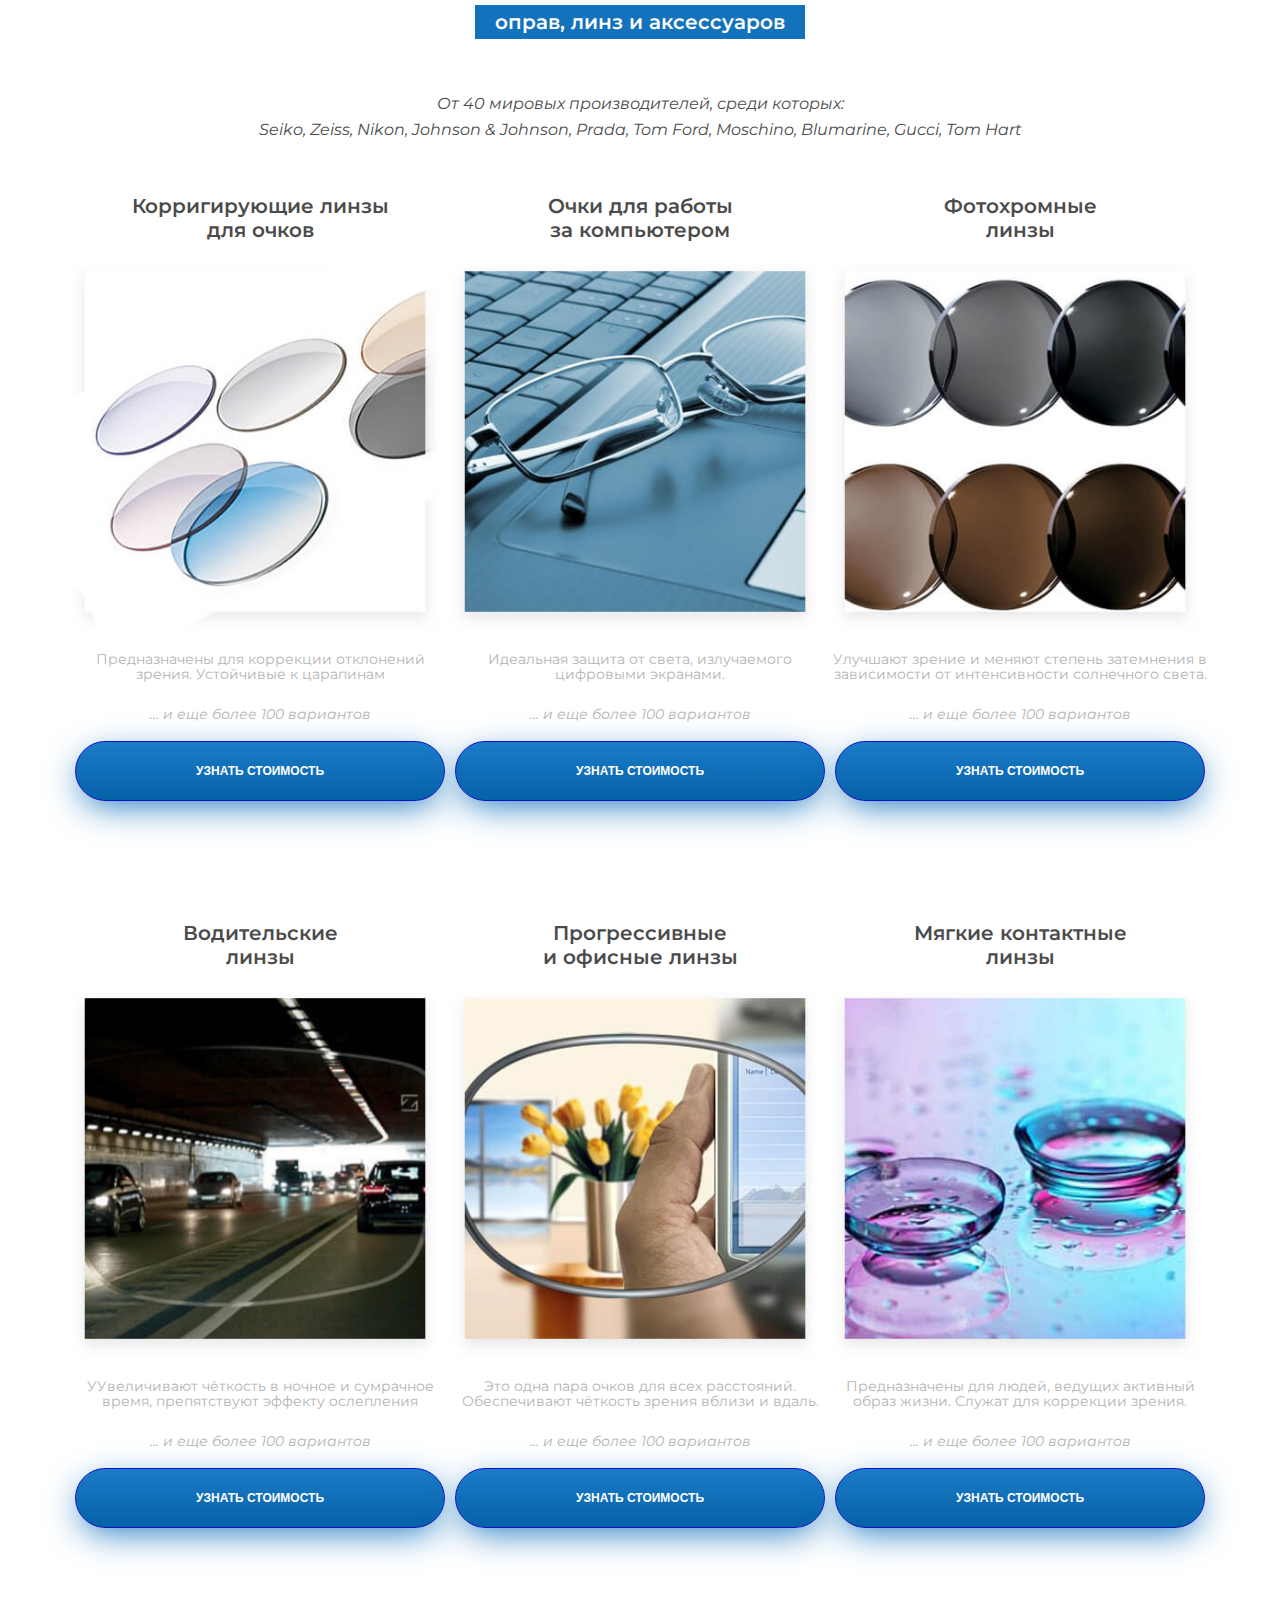
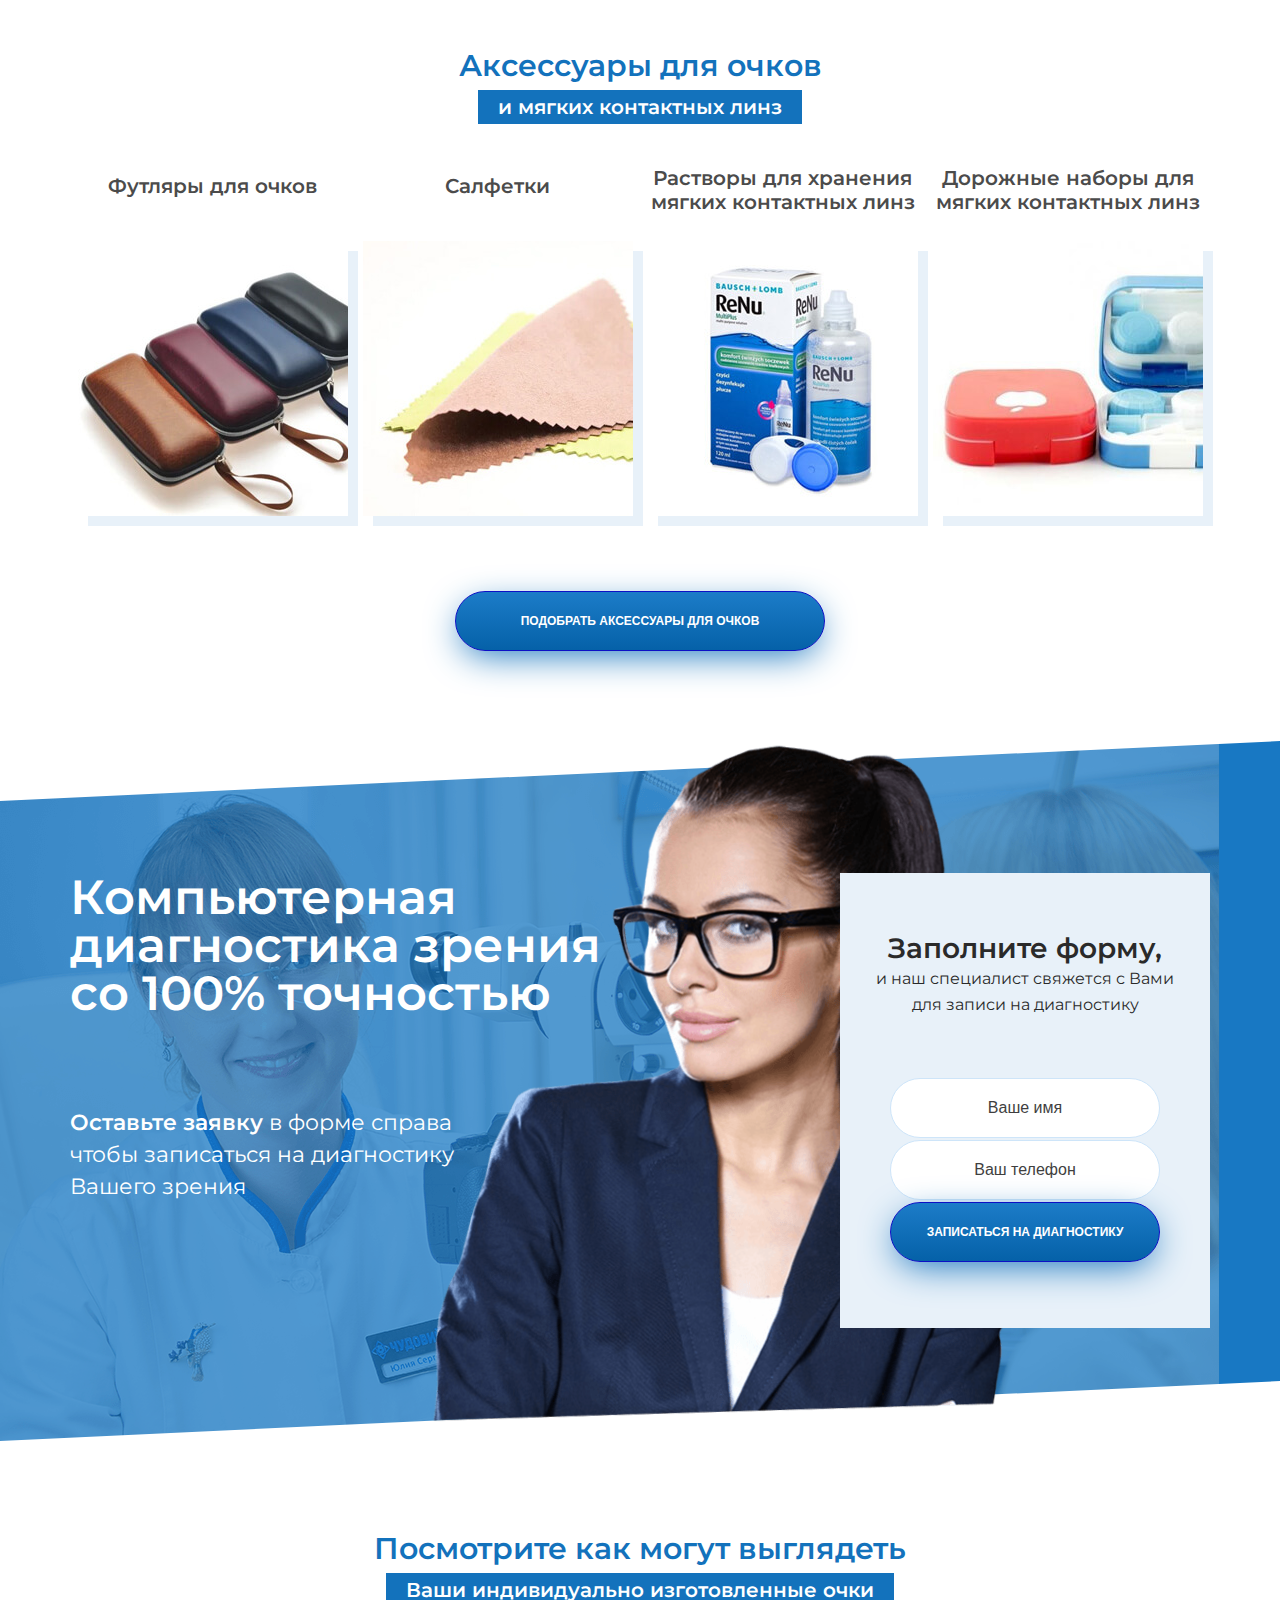
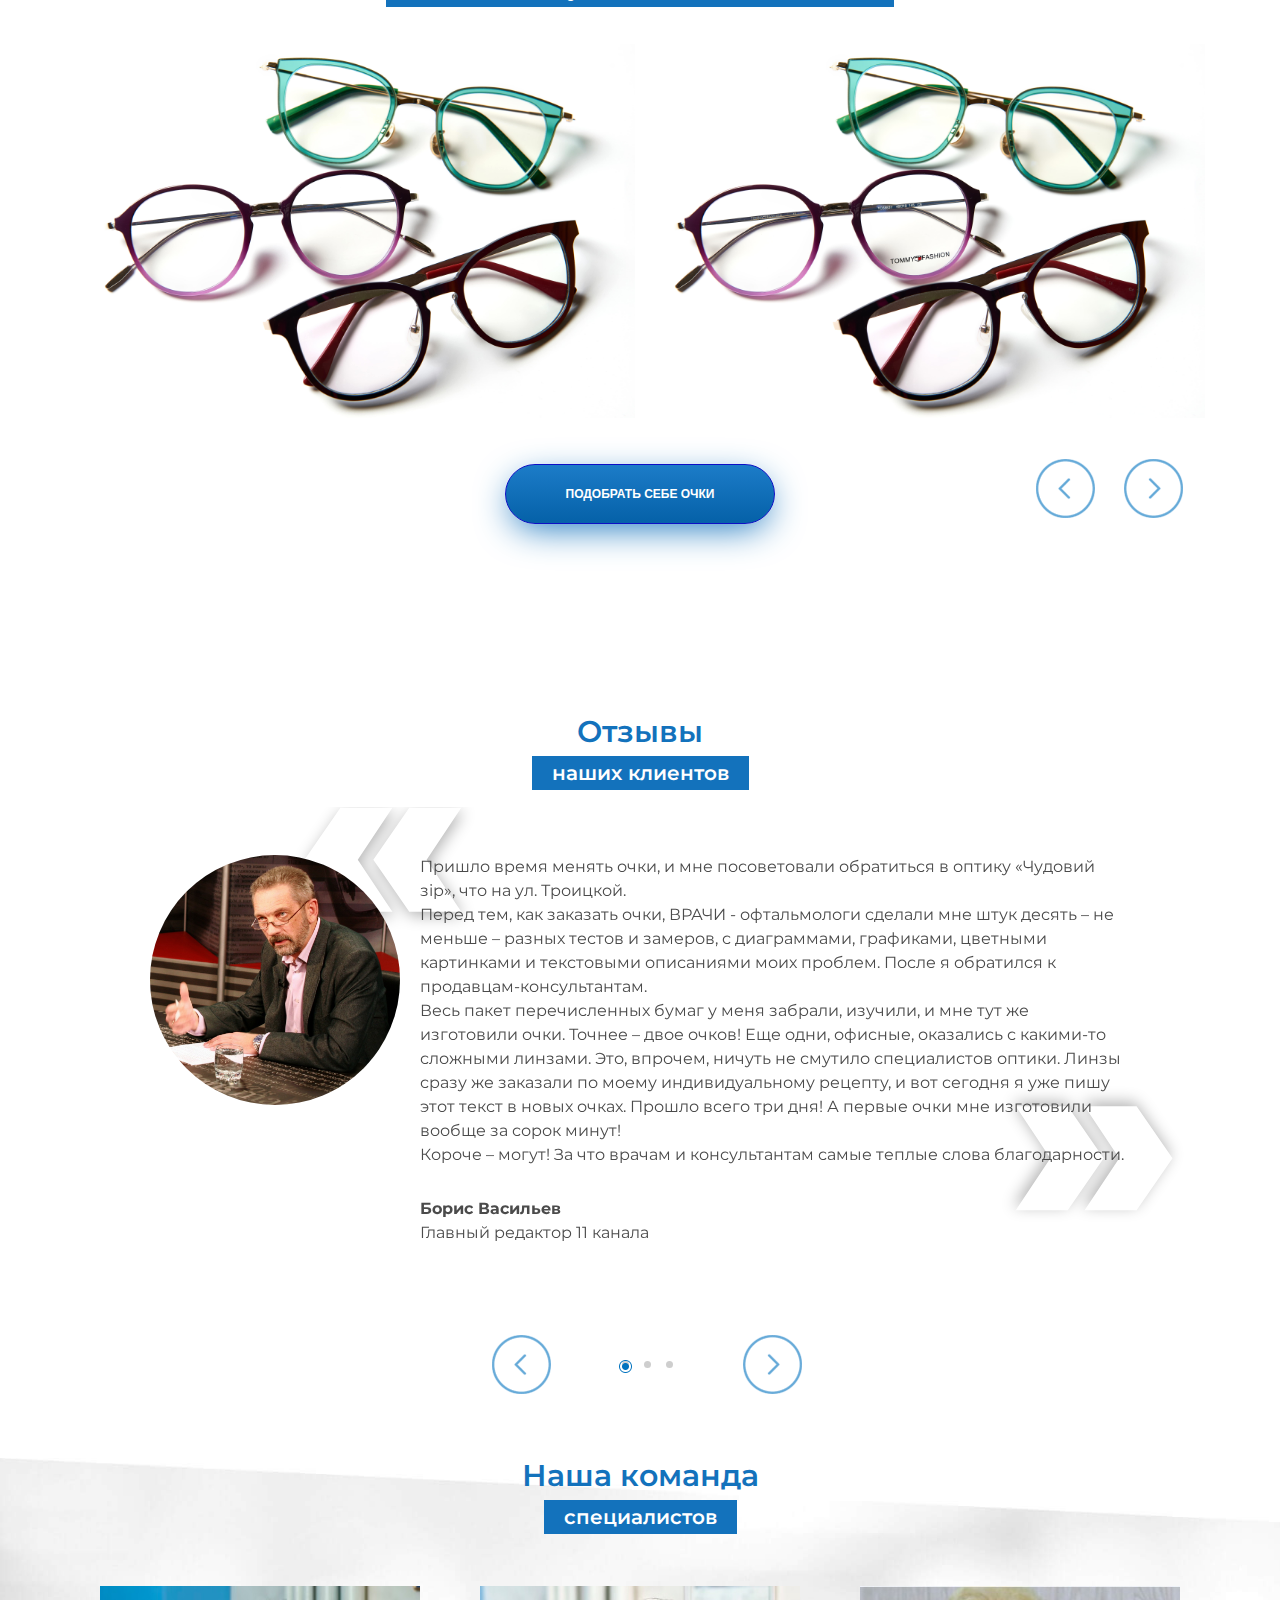
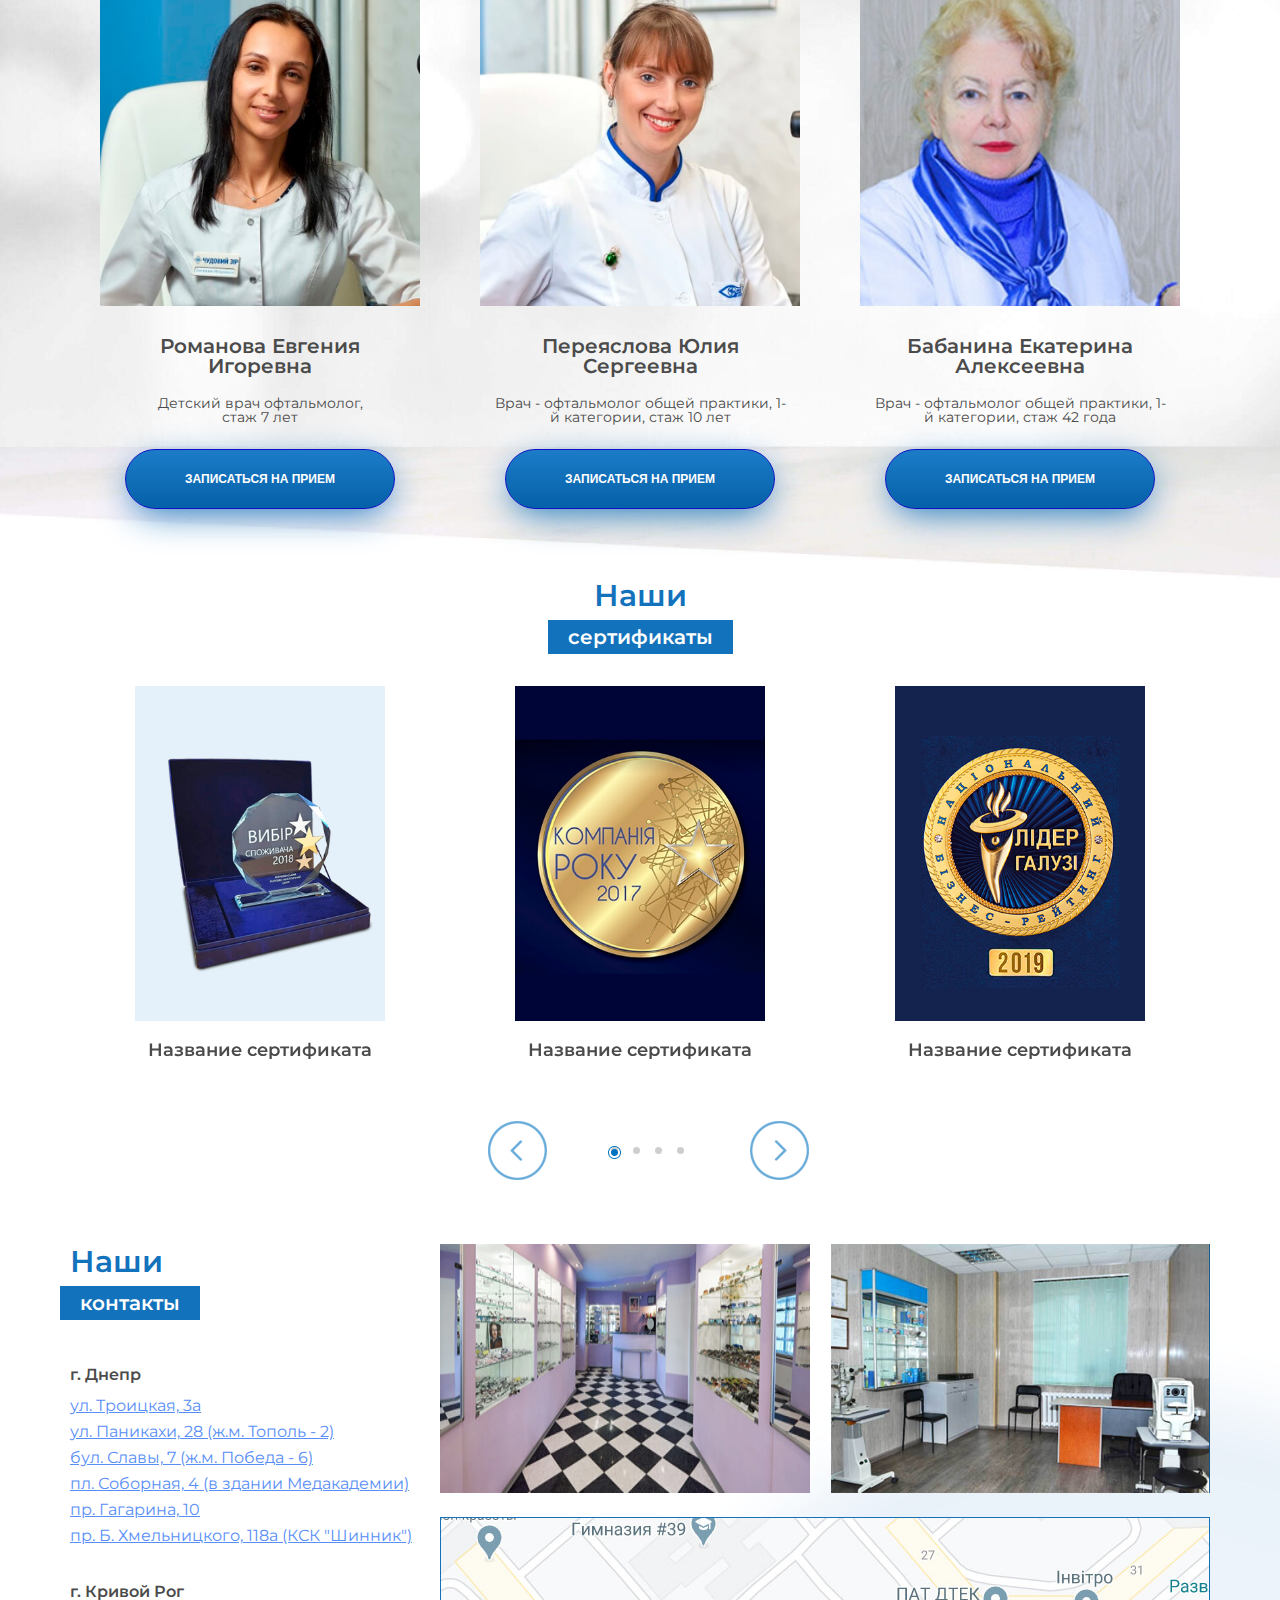
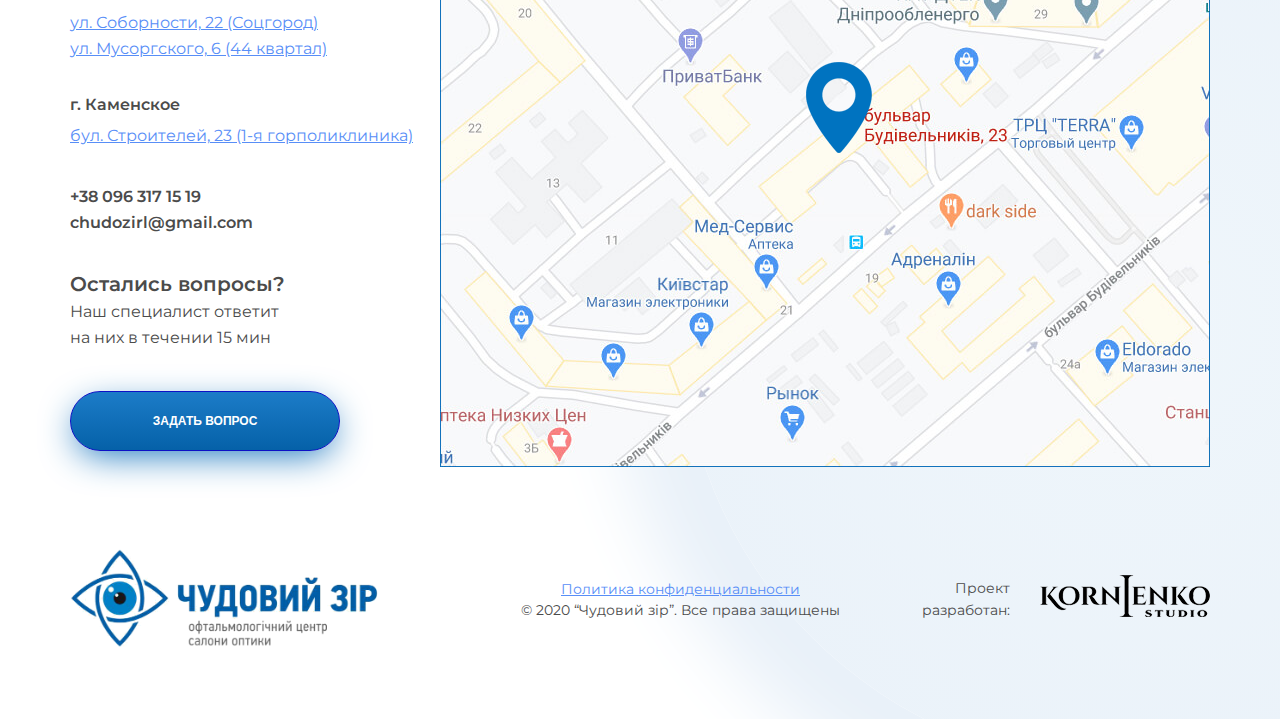
==== commit 24b0db43: "fixed" ====
--- a/index.html
+++ b/index.html
@@ -41,13 +41,6 @@
 
                             <div class="logo-descr">Изготовление и продажа очков<br> в Днепре, Каменском, Кривом Роге</div>
             	        </div>
-                        <div class="menu-btn">
-                            <div class="menu-btn__inner">
-                                <div class="menu-btn__line"></div>
-                                <div class="menu-btn__line"></div>
-                                <div class="menu-btn__line"></div>
-                            </div>
-                        </div>
                         <div class="header-contacts">
                             <div class="phone">
                                 <a href="tel:+380963171519">+38 096 317 15 19</a><br>
@@ -387,31 +380,33 @@
         <section class="team">
             <div class="container">
                 <div class="ball-medium team--ball"></div>
-                        <h3 class="title team-title">Наша команда<br><span class="subtitle team-subtitle">специалистов</span></h3>
-                    <div class="team__info">
+                    <h3 class="title team-title">Наша команда<br><span class="subtitle team-subtitle">специалистов</span></h3>
+            		<!--team slider -->
+                    <div class="team__info team__info-slider">
+                    	<!-- slides -->
                         <div class="team__info-item">
                             <div class="team__info-photo">
                                 <img src="images/team-1.jpg" alt="images/team-1.jpg">
                             </div>
-                            <div class="team__info-text"><span>Романова Евгения</span><p> Детский врач офтальмолог,<br> стаж 7 лет</p></div>
+                            <div class="team__info-text"><span>Романова Евгения<br> Игоревна</span><p> Детский врач офтальмолог,<br> стаж 7 лет</p></div>
                             <button class="btn team-btn js-btnTeam">Записаться на прием</button>
                         </div>
                         <div class="team__info-item">
                             <div class="team__info-photo">
                                 <img src="images/team-2.jpg" alt="images/team-2.jpg">
                             </div>
-                            <div class="team__info-text"><span>Переяслова Юлия</span><p> Врач - офтальмолог общей практики, 1-й категории, стаж 10 лет</p></div>
+                            <div class="team__info-text"><span>Переяслова Юлия<br> Сергеевна</span><p> Врач - офтальмолог общей практики, 1-й категории, стаж 10 лет</p></div>
                             <button class="btn team-btn js-btnTeam">Записаться на прием</button>
                         </div>
                         <div class="team__info-item">
                             <div class="team__info-photo">
                                 <img src="images/team-3.jpg" alt="images/team-3.jpg">
                             </div>
-                            <div class="team__info-text"><span>Бабанина Екатерина</span><p> Врач - офтальмолог общей практики, 1-й категории, стаж 42 года</p></div>
+                            <div class="team__info-text"><span>Бабанина Екатерина<br> Алексеевна</span><p> Врач - офтальмолог общей практики, 1-й категории, стаж 42 года</p></div>
                             <button class="btn team-btn js-btnTeam">Записаться на прием</button>
                         </div>
                     </div>
-                </div>
+            	</div>
         </section>
         <!-- SERTIFIKATES -->
         <section class="sertificates">
--- a/css/style.min.css
+++ b/css/style.min.css
@@ -1,11 +1,20 @@
+/*
+* Prefixed by https://autoprefixer.github.io
+* PostCSS: v7.0.29,
+* Autoprefixer: v9.7.6
+* Browsers: last 4 version
+*/
+
 /*GLOBAL*/
 html{
-    box-sizing: border-box;
+    -webkit-box-sizing: border-box;
+            box-sizing: border-box;
 }
 *,
 *::after,
 *::before{
-    box-sizing: inherit;
+    -webkit-box-sizing: inherit;
+            box-sizing: inherit;
 }
 body{
     font-family: 'Montserrat', sans-serif;
@@ -50,7 +59,9 @@
 	position: absolute;
 	top: 50%;
 	left: 50%;
-	transform: translate(-50%, -50%);
+	-webkit-transform: translate(-50%, -50%);
+	    -ms-transform: translate(-50%, -50%);
+	        transform: translate(-50%, -50%);
 	text-align: center;
 }
 .popup__form{
@@ -75,6 +86,8 @@
 	width: 270px;
 	height: 60px;
 	border-radius: 35px;
+	background: -webkit-gradient(linear, left bottom, left top, from(#f3f4f5), to(#f3f5f6));
+	background: -o-linear-gradient(bottom, #f3f4f5, #f3f5f6);
 	background: linear-gradient(to top, #f3f4f5, #f3f5f6);
 	text-align: center;
     outline: none;
@@ -86,6 +99,30 @@
 }
 
 
+.popup__form-input::-webkit-input-placeholder{
+    color: #3f3f3f;
+    font-size: 14px;
+}
+
+
+.popup__form-input::-moz-placeholder{
+    color: #3f3f3f;
+    font-size: 14px;
+}
+
+
+.popup__form-input:-ms-input-placeholder{
+    color: #3f3f3f;
+    font-size: 14px;
+}
+
+
+.popup__form-input::-ms-input-placeholder{
+    color: #3f3f3f;
+    font-size: 14px;
+}
+
+
 .popup__form-input::placeholder{
     color: #3f3f3f;
     font-size: 14px;
@@ -114,7 +151,9 @@
 	width: 20px;
 	top: 11px;
 	left: -4px;
-	transform: rotate(-45deg);
+	-webkit-transform: rotate(-45deg);
+	    -ms-transform: rotate(-45deg);
+	        transform: rotate(-45deg);
 }
 .close-popup:after{
 	content: '';
@@ -124,14 +163,10 @@
 	width: 20px;
 	top: 11px;
 	left: -4px;
-	transform: rotate(45deg);
-}
-
-
-
-
-
-
+	-webkit-transform: rotate(45deg);
+	    -ms-transform: rotate(45deg);
+	        transform: rotate(45deg);
+}
 
 /*END POPUP FORM*/
 .header-img--mob{
@@ -140,55 +175,24 @@
 .header-img--4mob{
 	display: none;
 }
-.menu-btn{
-    width: 30px;
-    height: 25px;
-    display: none;
-    justify-content: center;
-    align-items: center;
-    position: absolute;
-    right: 25px;
-    top: 40px;
-    z-index: 22;
-    cursor: pointer;
-}
-.menu-btn__inner{
-        width:40px;
-        position: relative;
-    }
-.menu-btn__inner:before{
-    content: '';
-	height: 114px;
-	width: 100vw;
-	background-color: #1372bc;
-	position: absolute;
-	bottom: -29px;
-    left: -35px;
-    z-index: -1;
-    border-radius: 60px;
-    -webkit-box-shadow: 0px 8px 15px 4px rgba(19,114,188,1);
-	-moz-box-shadow: 0px 8px 15px 4px rgba(19,114,188,1);
-	box-shadow: 0px 8px 15px 4px rgba(19,114,188,1);
-}
-.menu-btn__line{
-        height: 4px;
-        background-color: #fff;
-        margin-bottom: 5px;
-    }
+
 .btn{
 	font-size: 12px;
 	font-weight: 600;
 	text-transform: uppercase;
 	color: #fff;
+	background: -webkit-gradient(linear, left bottom, left top, from(#0561a8), to(#1c7cc8));
+	background: -o-linear-gradient(bottom, #0561a8, #1c7cc8);
 	background: linear-gradient(to top, #0561a8, #1c7cc8);
 	width: 370px;
 	height: 60px;
 	border: 1px solid #0d10c5;
 	border-radius: 30px;
 	cursor: pointer;
+	-webkit-transition: all ease .3s;
+	-o-transition: all ease .3s;
 	transition: all ease .3s;
 	-webkit-box-shadow: 0px 10px 36px -7px rgba(19,114,188,1);
-	-moz-box-shadow: 0px 10px 36px -7px rgba(19,114,188,1);
 	box-shadow: 0px 10px 36px -7px rgba(19,114,188,1);
 }
 .btn:hover{
@@ -219,8 +223,13 @@
 	color: #fff;
 	background-color: #1372bc;
 	line-height: 48px;
-    padding: 5px 29px 10px 20px;
-}
+    padding: 5px 10px;
+    -webkit-box-shadow: 10px 0 0 #1372bc, -10px 0 0 #1372bc;
+            box-shadow: 10px 0 0 #1372bc, -10px 0 0 #1372bc;
+}
+	.team__bloks-overlay{
+		display: none;
+	}
 
 /*HEADER*/
 
@@ -261,31 +270,40 @@
 .header-img--4{
         top: 50%;
     right: 50%;
-    transform: translate(50%, -50%);
+    -webkit-transform: translate(50%, -50%);
+        -ms-transform: translate(50%, -50%);
+            transform: translate(50%, -50%);
 }
 .header__descr{
 	padding-top: 12px;
-	display: -webkit-flex;
 	display: -moz-flex;
 	display: -ms-flex;
 	display: -o-flex;
+	display: -webkit-box;
+	display: -ms-flexbox;
 	display: flex;
-	justify-content: space-between;
+	-webkit-box-pack: justify;
+	    -ms-flex-pack: justify;
+	        justify-content: space-between;
 }
 .header-logo{
-	display: -webkit-flex;
 	display: -moz-flex;
 	display: -ms-flex;
 	display: -o-flex;
+	display: -webkit-box;
+	display: -ms-flexbox;
 	display: flex;
 }
 .logo{
-	display: -webkit-flex;
 	display: -moz-flex;
 	display: -ms-flex;
 	display: -o-flex;
+	display: -webkit-box;
+	display: -ms-flexbox;
 	display: flex;
-	align-items: center;
+	-webkit-box-align: center;
+	    -ms-flex-align: center;
+	        align-items: center;
 }
 .logo-link{
 	width: 63px;
@@ -318,12 +336,14 @@
 	padding-top: 15px;
 }
 .header-contacts{
-	display: -webkit-flex;
 	display: -moz-flex;
 	display: -ms-flex;
 	display: -o-flex;
+	display: -webkit-box;
+	display: -ms-flexbox;
 	display: flex;
-	align-self: center;
+	-ms-flex-item-align: center;
+	    align-self: center;
 	position: relative;
 	z-index: 2;
 }
@@ -338,13 +358,14 @@
     z-index: -1;
     border-radius: 60px;
     -webkit-box-shadow: 0px 8px 15px 4px rgba(19,114,188,1);
-	-moz-box-shadow: 0px 8px 15px 4px rgba(19,114,188,1);
 	box-shadow: 0px 8px 15px 4px rgba(19,114,188,1);
 	}
 .phone {
 	color: #eff6fb;
 	line-height: 18px;
-	align-self: center;
+	-ms-flex-item-align: center;
+	    -ms-grid-row-align: center;
+	    align-self: center;
 }
 .phone span{
 	font-weight: 600;
@@ -361,6 +382,8 @@
 	border: 2px solid #fff;
 	border-radius: 28px;
 	background-color: #1372bc;
+	-webkit-transition: all ease .3s;
+	-o-transition: all ease .3s;
 	transition: all ease .3s;
 	margin-left: 37px;
 }
@@ -380,8 +403,13 @@
 }
 .verification-list{
 	margin-top: 43px;
+	display: -webkit-box;
+	display: -ms-flexbox;
 	display: flex;
-    flex-direction: column;
+    -webkit-box-orient: vertical;
+    -webkit-box-direction: normal;
+        -ms-flex-direction: column;
+            flex-direction: column;
 }
 .verification-item{
 	font-size: 16px;
@@ -406,7 +434,9 @@
 	position: absolute;
 	left: 0;
 	top: 50%;
-    transform: translateY(-50%);
+    -webkit-transform: translateY(-50%);
+        -ms-transform: translateY(-50%);
+            transform: translateY(-50%);
 }
 .btn-verification {
     position: relative;
@@ -421,6 +451,13 @@
 }
 .advantages-title h3{
 	margin-bottom: 16px;
+}
+.advantages-subtitle{
+	position: relative;
+    left: 0;
+    padding-left: 0;
+    padding-right: 0;
+    
 }
 .advantages-descr{
 	font-size: 18px;
@@ -433,12 +470,15 @@
 }
 .advantages__items{
 	margin-top: 90px;
-	display: -webkit-flex;
 	display: -moz-flex;
 	display: -ms-flex;
 	display: -o-flex;
+	display: -webkit-box;
+	display: -ms-flexbox;
 	display: flex;
-	justify-content: space-between;
+	-webkit-box-pack: justify;
+	    -ms-flex-pack: justify;
+	        justify-content: space-between;
 }
 .advantages-item {
 	text-align: center;
@@ -448,15 +488,15 @@
 	width: 320px;
 	height: 320px;
 	border-radius: 50%;
-	object-fit: cover;
+	-o-object-fit: cover;
+	   object-fit: cover;
 }
 .ball-mini{
 	height: 225px;
 	width: 225px;
 	border-radius: 50%;
 	background: #EFF7FA;
-	background: -moz-radial-gradient(center, #EFF7FA 0%, #FFFFFF 0%, #E5EFF7 100%);
-	background: -webkit-radial-gradient(center, #EFF7FA 0%, #FFFFFF 0%, #E5EFF7 100%);
+	background: -o-radial-gradient(center, ellipse, #EFF7FA 0%, #FFFFFF 0%, #E5EFF7 100%);
 	background: radial-gradient(ellipse at center, #EFF7FA 0%, #FFFFFF 0%, #E5EFF7 100%);
 	position: absolute;
 	left: 80%;
@@ -469,14 +509,12 @@
 	width: 320px;
 	border-radius: 50%;
 	background: #E7F1F8;
-background: -moz-radial-gradient(center, #E7F1F8 0%, #FFFFFF 0%, #E7F1F8 100%);
-background: -webkit-radial-gradient(center, #E7F1F8 0%, #FFFFFF 0%, #E7F1F8 100%);
+background: -o-radial-gradient(center, ellipse, #E7F1F8 0%, #FFFFFF 0%, #E7F1F8 100%);
 background: radial-gradient(ellipse at center, #E7F1F8 0%, #FFFFFF 0%, #E7F1F8 100%);
 	position: absolute;
 	top: -56%;
     left: -2%;
     -webkit-box-shadow: 0px 0px 73px 52px rgba(231,241,248,1);
--moz-box-shadow: 0px 0px 73px 52px rgba(231,241,248,1);
 box-shadow: 0px 0px 73px 52px rgba(231,241,248,1);
 }
 
@@ -493,12 +531,15 @@
     z-index: -1;
 }
 .glasses-row{
-	display: -webkit-flex;
 	display: -moz-flex;
 	display: -ms-flex;
 	display: -o-flex;
+	display: -webkit-box;
+	display: -ms-flexbox;
 	display: flex;
-	justify-content: space-between;
+	-webkit-box-pack: justify;
+	    -ms-flex-pack: justify;
+	        justify-content: space-between;
 	margin-bottom: 90px;
 	position: relative;
 }
@@ -543,7 +584,8 @@
 .glasses__item-img img{
 	width: 370px;
 	height: 370px;
-    object-fit: cover;
+    -o-object-fit: cover;
+       object-fit: cover;
 }
 .circle{
 	width: 256px;
@@ -572,11 +614,9 @@
 	top: 591px;
     right: -114px;
 	background: #E9F1F9;
-background: -moz-radial-gradient(center, #E9F1F9 0%, #EFF6FB 0%, #e9f1f9 100%);
-background: -webkit-radial-gradient(center, #E9F1F9 0%, #EFF6FB 0%, #e9f1f9 100%);
+background: -o-radial-gradient(center, ellipse, #E9F1F9 0%, #EFF6FB 0%, #e9f1f9 100%);
 background: radial-gradient(ellipse at center, #E9F1F9 0%, #EFF6FB 0%, #e9f1f9 100%);
 -webkit-box-shadow: 0px 0px 70px 75px rgba(233,241,249,1);
--moz-box-shadow: 0px 0px 70px 75px rgba(233,241,249,1);
 box-shadow: 0px 0px 70px 75px rgba(233,241,249,1);
 }
 
@@ -619,17 +659,19 @@
 	top: 75px;
 	left: 0;
 	-webkit-box-shadow: 10px 10px 0px 0px rgba(232,241,249,1);
--moz-box-shadow: 10px 10px 0px 0px rgba(232,241,249,1);
 box-shadow: 10px 10px 0px 0px rgba(232,241,249,1);
 }
 .axessories__items{
-	display: -webkit-flex;
 	display: -moz-flex;
 	display: -ms-flex;
 	display: -o-flex;
+	display: -webkit-box;
+	display: -ms-flexbox;
 	display: flex;
 
-	justify-content: space-around;
+	-ms-flex-pack: distribute;
+
+	    justify-content: space-around;
 }
 .axessories-btn{
 	margin-top: 75px;
@@ -648,7 +690,9 @@
 	bottom: 13px;
     left: 50%;
     z-index: 5;
-    transform: translateX(-35%) rotate(1deg);
+    -webkit-transform: translateX(-35%) rotate(1deg);
+        -ms-transform: translateX(-35%) rotate(1deg);
+            transform: translateX(-35%) rotate(1deg);
 }
 .diagnostik__img-container{
 	overflow: hidden;
@@ -674,7 +718,8 @@
 }
 .diagnostic-bg{
 	height: auto;
-	object-fit: cover;
+	-o-object-fit: cover;
+	   object-fit: cover;
 	opacity: 0.5;
 }
 .diagnostic-bg--wrapper:after{
@@ -707,16 +752,21 @@
 	font-weight: 600;
 }
 .diagnostik-container{
-	display: -webkit-flex;
 	display: -moz-flex;
 	display: -ms-flex;
 	display: -o-flex;
+	display: -webkit-box;
+	display: -ms-flexbox;
 	display: flex;
-	justify-content: space-between;
+	-webkit-box-pack: justify;
+	    -ms-flex-pack: justify;
+	        justify-content: space-between;
 	position: absolute;
     top: 132px;
     left: 50%;
-    transform: translateX(-50%);
+    -webkit-transform: translateX(-50%);
+        -ms-transform: translateX(-50%);
+            transform: translateX(-50%);
     z-index: 10;
 }
 .form{
@@ -744,6 +794,22 @@
     margin-bottom: 2px;
     cursor: pointer;
 }
+.form-input::-webkit-input-placeholder{
+    color: #3f3f3f;
+    font-size: 16px;
+}
+.form-input::-moz-placeholder{
+    color: #3f3f3f;
+    font-size: 16px;
+}
+.form-input:-ms-input-placeholder{
+    color: #3f3f3f;
+    font-size: 16px;
+}
+.form-input::-ms-input-placeholder{
+    color: #3f3f3f;
+    font-size: 16px;
+}
 .form-input::placeholder{
     color: #3f3f3f;
     font-size: 16px;
@@ -765,7 +831,7 @@
 .form-title span{
 	font-size: 28px;
 	line-height: 30px;
-	font-weight: bold;
+	font-weight: 600;
 }
 .diagnostik-ball{
 	top: 576px;
@@ -798,9 +864,10 @@
 	width: 600px;
 }
 .glasses-slider-img{
-	width: 600px;
+	width: 560px;
 	height: auto;
-	object-fit: cover;
+	-o-object-fit: cover;
+	   object-fit: cover;
 	margin: 0 auto;
 }
 
@@ -809,6 +876,8 @@
 	position: absolute;
 	cursor: pointer;
 	opacity: 0.6;
+	-webkit-transition: all ease .3s;
+	-o-transition: all ease .3s;
 	transition: all ease .3s;
 }
 .slider-arrows:hover{
@@ -859,17 +928,21 @@
 .slider-item__photo img{
 	width: 250px;
     height: 250px;
-    object-fit: cover;
+    -o-object-fit: cover;
+       object-fit: cover;
     border-radius: 50%;
 
 }
 .slider-item__info{
-	display: -webkit-flex;
 	display: -moz-flex;
 	display: -ms-flex;
 	display: -o-flex;
+	display: -webkit-box;
+	display: -ms-flexbox;
 	display: flex;
-	justify-content: space-between;
+	-webkit-box-pack: justify;
+	    -ms-flex-pack: justify;
+	        justify-content: space-between;
 	position: relative;
 	width: 980px;
 	margin: 48px auto 38px;
@@ -879,7 +952,9 @@
 	position: absolute;
     left: 240px;
     top: 0;
-	align-self: center;
+	-ms-flex-item-align: center;
+	    -ms-grid-row-align: center;
+	    align-self: center;
 	font-size: 16px;
 	color:  #4b4b4b;
 	line-height: 24px;
@@ -905,13 +980,19 @@
 }
 .right--quotes{
 	    top: 195px;
-    right: -37px;
-	transform: rotate(180deg);
+    right: -5%;
+	-webkit-transform: rotate(180deg);
+	    -ms-transform: rotate(180deg);
+	        transform: rotate(180deg);
 }
 .dots-style{
         margin-top: 75px;
+        display: -webkit-box;
+        display: -ms-flexbox;
         display: flex;
-        justify-content: center;
+        -webkit-box-pack: center;
+            -ms-flex-pack: center;
+                justify-content: center;
     }
 .dots-style button {
     border: none;
@@ -938,12 +1019,12 @@
         left: 12px;
     }
     .review-arrows__left{
-		left: 418px;
+		left: 37%;
     	bottom: -26px;
     	z-index: 9;
     }
     .review-arrows__right{
-		left: 708px;
+		left: 59%;
     	bottom: -26px;
     }
 
@@ -955,7 +1036,6 @@
     	position: relative;
     	background-image: url(../images/bg-team.jpg);
     	background-repeat: no-repeat;
-    	-webkit-background-size: cover;
     	background-size: cover;
     	background-position: 0 0;
     	min-height: 1070px;
@@ -965,12 +1045,15 @@
 		margin-bottom: 100px;
 	}
     .team__info{
-    	display: -webkit-flex;
     	display: -moz-flex;
     	display: -ms-flex;
     	display: -o-flex;
+    	display: -webkit-box;
+    	display: -ms-flexbox;
     	display: flex;
-    	justify-content: space-between;
+    	-webkit-box-pack: justify;
+    	    -ms-flex-pack: justify;
+    	        justify-content: space-between;
     }
     .team__info-item{
     	text-align: center;
@@ -980,9 +1063,11 @@
     	width: 370px;
     	height: 370px;
     	margin-bottom: 30px;
+    	margin: 0 auto 30px;
     }
    .team__info-photo img{
-   	object-fit: cover;
+   	-o-object-fit: cover;
+   	   object-fit: cover;
    	width: 370px;
    	height: 370px;
    }
@@ -990,6 +1075,7 @@
    	width: 370px;
    	color: #4b4b4b;
     text-align: center;
+    margin: 0 auto;
    }
    .team__info-text span{
    	font-size: 20px;
@@ -1029,7 +1115,8 @@
 .sertificates__slider-img img{
 	width: 370px;
 	height: 490px;
-	object-fit: cover;
+	-o-object-fit: cover;
+	   object-fit: cover;
 }
 .sertificates-title{
 	margin-bottom: 70px;
@@ -1061,12 +1148,15 @@
 	position: relative;
 }
 .contacts-container{
-	display: -webkit-flex;
 	display: -moz-flex;
 	display: -ms-flex;
 	display: -o-flex;
+	display: -webkit-box;
+	display: -ms-flexbox;
 	display: flex;
-	justify-content: space-between;
+	-webkit-box-pack: justify;
+	    -ms-flex-pack: justify;
+	        justify-content: space-between;
 }
 .contacts-title{
 	text-align: left;
@@ -1119,12 +1209,15 @@
 	height: 60px;
 }
 .map-photos{
-	display: -webkit-flex;
 	display: -moz-flex;
 	display: -ms-flex;
 	display: -o-flex;
+	display: -webkit-box;
+	display: -ms-flexbox;
 	display: flex;
-	justify-content: space-between;
+	-webkit-box-pack: justify;
+	    -ms-flex-pack: justify;
+	        justify-content: space-between;
 	margin-bottom: 24px;
 }
 .map-img{
@@ -1144,13 +1237,18 @@
 
 }
 .footer-container{
-	display: -webkit-flex;
 	display: -moz-flex;
 	display: -ms-flex;
 	display: -o-flex;
+	display: -webkit-box;
+	display: -ms-flexbox;
 	display: flex;
-	justify-content: space-between;
-	align-items: center;
+	-webkit-box-pack: justify;
+	    -ms-flex-pack: justify;
+	        justify-content: space-between;
+	-webkit-box-align: center;
+	    -ms-flex-align: center;
+	        align-items: center;
 }
 .footer-item{
 	text-align: center;
@@ -1160,12 +1258,15 @@
 	margin-left: 30px;
 }
 .footer-item--dev{
-	display: -webkit-flex;
 	display: -moz-flex;
 	display: -ms-flex;
 	display: -o-flex;
+	display: -webkit-box;
+	display: -ms-flexbox;
 	display: flex;
-	align-items: center;
+	-webkit-box-align: center;
+	    -ms-flex-align: center;
+	        align-items: center;
     text-align: right;
     line-height: 22px;
 }
@@ -1189,11 +1290,9 @@
     right: -300px;
     z-index: -1;
 	background: #E9F1F9;
-background: -moz-radial-gradient(center, #E9F1F9 0%, #EFF6FB 0%, #e9f1f9 100%);
-background: -webkit-radial-gradient(center, #E9F1F9 0%, #EFF6FB 0%, #e9f1f9 100%);
+background: -o-radial-gradient(center, ellipse, #E9F1F9 0%, #EFF6FB 0%, #e9f1f9 100%);
 background: radial-gradient(ellipse at center, #E9F1F9 0%, #EFF6FB 0%, #e9f1f9 100%);
 -webkit-box-shadow: 0px 0px 70px 75px rgba(233,241,249,1);
--moz-box-shadow: 0px 0px 70px 75px rgba(233,241,249,1);
 box-shadow: 0px 0px 70px 75px rgba(233,241,249,1);
 }
 
@@ -1289,8 +1388,10 @@
 	}
 
 .team__info{
-	flex-wrap: wrap;
-    justify-content: space-around;
+	-ms-flex-wrap: wrap;
+	    flex-wrap: wrap;
+    -ms-flex-pack: distribute;
+        justify-content: space-around;
 }
 .team__info-item {
     margin-bottom: 30px;
@@ -1317,8 +1418,8 @@
     padding-top: 0;
     margin-bottom: 45px;
 }
-.dots-style {
-    margin-top: 40px;
+.review-dots {
+    margin-top: 10px;
     }
 
 
@@ -1336,15 +1437,19 @@
     margin-bottom: 30px;
 }
 .glasses-row{
-	flex-wrap: wrap;
-	justify-content: space-around;
+	-ms-flex-wrap: wrap;
+	    flex-wrap: wrap;
+	-ms-flex-pack: distribute;
+	    justify-content: space-around;
 }
 .glasses{
 	margin-top: 30px;
 }
 .axessories__items {
-    flex-wrap: wrap;
-    justify-content: space-around;
+    -ms-flex-wrap: wrap;
+        flex-wrap: wrap;
+    -ms-flex-pack: distribute;
+        justify-content: space-around;
 }
 .review-img{
 	display: none;
@@ -1367,7 +1472,8 @@
 	}
 
 	.diagnostik-container {
-    justify-content: space-around;
+    -ms-flex-pack: distribute;
+        justify-content: space-around;
 }
 .form-btn{
 	width: 270px;
@@ -1392,33 +1498,16 @@
 	width: 500px;
 }
     
+
 .review {
     margin-top: 45px;
 }
-.review__slider{
-	width: 500px;
-    margin: 0 auto;
-}
-.review__slider-item{
-	width: 500px;
-	height: auto;
-}
-.slider-item__info {
-    width: 500px;
-    align-items: center;
-}
+
 .right--quotes {
-    top: 150px;
-    right: 0px;
-}
-.review-arrows__left {
-    left: 50px;
-    bottom: 30px;
-}
-.review-arrows__right {
-        left: 400px;
-    bottom: 30px;
-}
+    top: 245px;
+    right: 1%;
+}
+
 
 .sertificates-arrows__left {
     left: 200px;
@@ -1432,17 +1521,7 @@
 }
 }
 @media(max-width: 1110px){
-	.header-contacts{
-		transform: translateX(125%);
-		position: absolute;
-    	right: 0;
-	}
-	.header-contacts.active{
-		transform: translateX(-30%);
-	}
-	.menu-btn{
-    display: block;
-	}
+	
 	.header::after{
 		display: none;
 	}
@@ -1454,8 +1533,10 @@
 		display: none;
 	}
 	.advantages__items {
-    justify-content: space-around;
-    flex-wrap: wrap;
+    -ms-flex-pack: distribute;
+        justify-content: space-around;
+    -ms-flex-wrap: wrap;
+        flex-wrap: wrap;
 }
 .advantages-item {
     margin-bottom: 15px;
@@ -1469,11 +1550,15 @@
 	.diagnostik--img {
     width: 50%;
     bottom: -40px;
-    transform: none;
+    -webkit-transform: none;
+        -ms-transform: none;
+            transform: none;
     left: 68%;
 }
 .diagnostik-container {
-    justify-content: center;
+    -webkit-box-pack: center;
+        -ms-flex-pack: center;
+            justify-content: center;
 }
 .contacts-container {
     display: block;
@@ -1491,13 +1576,23 @@
 }
 .map-photos {
 
-    justify-content: space-around;
+    -ms-flex-pack: distribute;
+
+        justify-content: space-around;
 }
 .wrapper:after{
 	display: none;
 }
 }
 @media(max-width: 1020px){
+
+	.header-contacts{
+		-webkit-transform: translateX(66%);
+		    -ms-transform: translateX(66%);
+		        transform: translateX(66%);
+		position: absolute;
+    	right: 0;
+	}
 	
 	.axessories-title {
     margin-bottom: 30px;
@@ -1522,11 +1617,33 @@
     	right: 24%;
 	}
 
+	.review__slider-item{
+		width: 100%;		
+	}
+	.slider-item__info{
+		width: 100%;
+	}
+
+
+	.team__slider-dots{
+		margin-bottom: 30px;
+	}
+	.team__slider-arrows--left{
+		left: 200px;
+		bottom: 0;
+	}
+	.team__slider-arrows--right{
+		right: 200px;
+		bottom: 0;
+
+	}
 }
 @media(max-width: 960px){
 	.header-img--4 {
 		top: 100%;
-		transform: translate(0, -100%);
+		-webkit-transform: translate(0, -100%);
+		    -ms-transform: translate(0, -100%);
+		        transform: translate(0, -100%);
     	width: 100%;
 }
 	.verification-list {
@@ -1587,14 +1704,44 @@
     right: 110px;
     }
 
-
-
 .form{
 	margin-left: 40px;
 }
+
+.slider-item__photo {
+    width: 200px;
+    height: 200px;
+    }
+.slider-item__photo img {
+    width: 200px;
+    height: 200px;
+}
+.slider-item__info-text{
+	left: 200px;
+	padding-left: 10px;
+}
+.left--quotes {
+    left: 110px;
+}
+.review-dots{
+	position: absolute;
+    left: 50%;
+    -webkit-transform: translateX(-50%);
+        -ms-transform: translateX(-50%);
+            transform: translateX(-50%);
+}
+.review-arrows__left{
+	bottom: -50px;
+}
+.review-arrows__right{
+	bottom: -50px;
+}
+
 .footer-container{
-	flex-wrap: wrap;
-	justify-content: space-around;
+	-ms-flex-wrap: wrap;
+	    flex-wrap: wrap;
+	-ms-flex-pack: distribute;
+	    justify-content: space-around;
 }
 .footer-item{
 	margin-bottom: 30px;
@@ -1618,7 +1765,9 @@
 .slider-arrows__right {
     right: 70px;
 }
-
+.slider-item__info{
+	min-height: 570px;
+}
 .map-img {
     text-align: center;
     width: 480px;
@@ -1627,11 +1776,14 @@
 .map-img--mod{
 	width: 480px;
 	height: auto;
-	object-fit: cover;
+	-o-object-fit: cover;
+	   object-fit: cover;
 }
 .map-photos {
-    justify-content: space-around;
-    flex-wrap: wrap;
+    -ms-flex-pack: distribute;
+        justify-content: space-around;
+    -ms-flex-wrap: wrap;
+        flex-wrap: wrap;
 }
 .map-photos img{
 	margin-bottom: 30px;
@@ -1641,6 +1793,11 @@
     top: 62px;
     }
 }
+@media(max-width: 790px){
+	.review-dots {
+     margin-bottom: 35px; 
+}
+	}
 @media(max-width: 780px){
 	.content-title {
     	font-size: 26px;
@@ -1654,7 +1811,9 @@
 	}
 	.header-img--4mob {
 		top: 100%;
-		transform: translate(0, -150%);
+		-webkit-transform: translate(0, -150%);
+		    -ms-transform: translate(0, -150%);
+		        transform: translate(0, -150%);
     	width: 100%;
 }
 .title{
@@ -1684,7 +1843,9 @@
 }
 .diagnostik-container {
     left: 20px;
-    transform: none;
+    -webkit-transform: none;
+        -ms-transform: none;
+            transform: none;
     top: 0;
     display: block;
 }
@@ -1716,13 +1877,17 @@
 
 .slider-arrows__left {
     right: 50%;
-    transform: translateX(-50%);
+    -webkit-transform: translateX(-50%);
+        -ms-transform: translateX(-50%);
+            transform: translateX(-50%);
     bottom: -65px;
 	}
 
 .slider-arrows__right {
     right: 50%;
-    transform: translateX(150%);
+    -webkit-transform: translateX(150%);
+        -ms-transform: translateX(150%);
+            transform: translateX(150%);
     bottom: -65px;
 	}
 
@@ -1730,16 +1895,26 @@
     margin-top: 85px;
 }
 
-
-
-.team-title {
-    padding-top: 60px;
-    margin-bottom: 30px;
-}
-.team {
-    margin-top: 0;
-    margin-bottom: 0;
-    }
+.review-arrows__left{
+	bottom: -50px;
+	-webkit-transform: translateX(-26%);
+	    -ms-transform: translateX(-26%);
+	        transform: translateX(-26%);
+}
+
+
+
+	.team-title {
+		margin-top: 55px;
+	    padding-top: 60px;
+	    margin-bottom: 30px;
+	}
+	.team {
+	    margin-top: 0;
+	    margin-bottom: 0;
+	    }
+
+
 .sertificates-title {
     margin-bottom: 15px;
 }
@@ -1754,13 +1929,44 @@
 	margin: 0 auto;
 	}
 	}
+	@media(max-width: 710px){
+		.team__slider-arrows--right {
+		    right: 20%;
+		}
+		.team__slider-arrows--left {
+		    left: 20%;
+		}
+	}
 
 
 	@media(max-width: 700px){
 	.logo-descr {
     display: none;
-}
-	}
+	}
+	.slider-item__photo{
+		display: none;
+	}
+	.slider-item__info-text {
+	    left: 0;
+	    padding-left: 0;
+	}
+	.review-dots {
+	    position: static;
+	    left: 0;
+	    -webkit-transform: none;
+	        -ms-transform: none;
+	            transform: none;
+	}
+	.review-arrows__left {
+     	bottom: -26px; 
+	}
+	.review-arrows__right {
+     	bottom: -26px; 
+	}
+	.left--quotes{
+		left: 0;
+	}
+}
 
 @media(max-width: 640px){
 	.glasses-slider-img{
@@ -1774,10 +1980,10 @@
 }
 
 @media(max-width: 620px){
-
-
 .header-contacts.active {
-    transform: translateX(-25%);
+    -webkit-transform: translateX(-25%);
+        -ms-transform: translateX(-25%);
+            transform: translateX(-25%);
 }
 
 .header-img--3mob {
@@ -1785,13 +1991,17 @@
     width: 57%;
 }
 .header-img--4mob {
-    transform: translate(0, -138%);
+    -webkit-transform: translate(0, -138%);
+        -ms-transform: translate(0, -138%);
+            transform: translate(0, -138%);
 }
 .verification-list {
     width: 340px;
 }
 .header-img--4 {
-    transform: translate(17%, -100%);
+    -webkit-transform: translate(17%, -100%);
+        -ms-transform: translate(17%, -100%);
+            transform: translate(17%, -100%);
     width: 135%;
 }
 .verification-item{
@@ -1804,50 +2014,65 @@
     line-height: inherit;
     margin-top: 45px;
 }
-.phone{
-	display: none;
-}
+
 .header-contacts.active {
-    transform: translateX(-40%);
+    -webkit-transform: translateX(-40%);
+        -ms-transform: translateX(-40%);
+            transform: translateX(-40%);
 }
 
 .btn{
 	width: 270px;
 }
 
-.review__slider-item {
-    width: 320px;
-    }
-    .slider-item__photo{
-    	display: none;
-    }
-.slider-item__info {
-    width: 320px;
-    margin: 0 auto;
-	}
 .review-arrows__left {
-    bottom: 25px;
-    left: 30px;
+    left: 21%;
 	}
 .review-arrows__right {
-    bottom: 25px;
-    left: 230px;
-	}
-
-.review__slider {
-    width: 320px;
-    margin: 0 auto;
-	}
+    left: 73%;
+	}
+
+.diagnostik--img{
+	display: none;
+}
+.diagnostik-container {
+    left: 50%;
+    width: 100%;
+    -webkit-transform: translateX(-50%);
+        -ms-transform: translateX(-50%);
+            transform: translateX(-50%);
+    }
+
+    .form {
+    	margin: 30px auto;
+    }
+
+
 .diagnostik__descr {
-    width: 400px;
+    width: 100%;
+    text-align: center;
+	}
+
+	.diagnostik-descr{
+		margin: 0 auto;
+		width: 100%;
+	}
+
+	.team__slider-arrows--right {
+	    right: 18%;
 	}
 }
 @media(max-width: 500px){
+	.header-contacts {
+	    -webkit-transform: translateX(60%);
+	        -ms-transform: translateX(60%);
+	            transform: translateX(60%);
+	}
 
 	.popup__form {
     padding: 60px 12px 65px 12px;
 
-}
+	}
 	.header-img--3mob {
     right: -25%;
     width: 66%;
@@ -1862,10 +2087,9 @@
 	width: 220px;
 	}
 .header-contacts.active {
-    transform: translateX(-100px);
-	}
-.advantages-subtitle{
-	padding: 5px;
+    -webkit-transform: translateX(-100px);
+        -ms-transform: translateX(-100px);
+            transform: translateX(-100px);
 	}
 .diagnostik--img{
 	display: none;
@@ -1875,6 +2099,9 @@
     }
     .form-title {
     padding: 30px 6px;
+	}
+	.slider-item__info {
+	    min-height: 650px;
 	}
 
 .sertificates__slider {
@@ -1929,42 +2156,68 @@
 
 }
 
-
+@media(max-width: 445px){
+	.slider-item__info {
+    	min-height: 700px;
+	}
+}
 
 @media(max-width: 415px){
-
+	.header-contacts {
+	    -webkit-transform: translateX(0%);
+	        -ms-transform: translateX(0%);
+	            transform: translateX(0%);
+	}
+	.header-contacts::before {
+	    left: -30px;
+	}
+	.logo-link {
+	    width: 55px;
+	    height: 55px;
+	}
+	.logo-link img {
+	    width: 55px;
+	    height: 55px;
+	}
+	.logo-title {
+	    font-size: 16px;
+	}
+	.logo-subtitle {
+	    font-size: 8px;
+	    line-height: 10px;
+	    margin-top: 5px;
+	}
+	.phone {
+	    font-size: 12px;
+	}
 	.header-btn {
-    width: 180px;
-	}
-.verification-item::before {
-    width: 30px;
-    height: 30px;
-    -webkit-background-size: cover;
-    background-size: cover;
-    top: 15px;
+    	display: none;
+	}
+	.verification-item::before {
+	    width: 30px;
+	    height: 30px;
+	    background-size: cover;
+	    top: 15px;
     }
     .verification-item {
-	padding-left: 35px;
+		padding-left: 35px;
     }
 	.subtitle{
-	padding: 0;
-	line-height: 20px;
+		padding: 0;
+		line-height: 20px;
 	}	
-.title-descr{
-	margin-top: 15px;
-	margin-bottom: 15px;
-	}
-.diagnostik__descr {
-    width: 320px;
+	.title-descr{
+		margin-top: 15px;
+		margin-bottom: 15px;
 	}
 
 	.glasses-slider-img{
 	width: 320px;
-}
+	}
 
 	.glasses-slider__item{
 	width: 320px;
-}
+	}
 
 }
 
@@ -1986,9 +2239,6 @@
     height: 320px;
 	}
 
-	.diagnostik-container {
-    left: 0;
-	}
 .btn {
     width: 280px;
 	}
@@ -1996,9 +2246,35 @@
 	margin-left: -31px;
 	}
 .form {
-    width: 300px;
-	}
-.diagnostik-descr {
-    width: 300px;
+    width: 100%;
+	}
+	.slider-item__info {
+    	min-height: 800px;
+	}
+	.review-arrows__right {
+    	left: 70%;
+	}
+
+	.team__slider-arrows--right {
+	    right: 0;
+	}
+	.team__slider-arrows--left {
+	    left: 0;
+	}
+	
+
+}
+@media(max-width: 360px){
+	.header-contacts::before {
+	    left: -10px;
+	}
+	.phone {
+	     margin-right: 5px; 
+	}
+	.slider-item__info {
+    	min-height: 850px;
+	}
+	.team__info-text {
+	    width: 100%;
 	}
 }